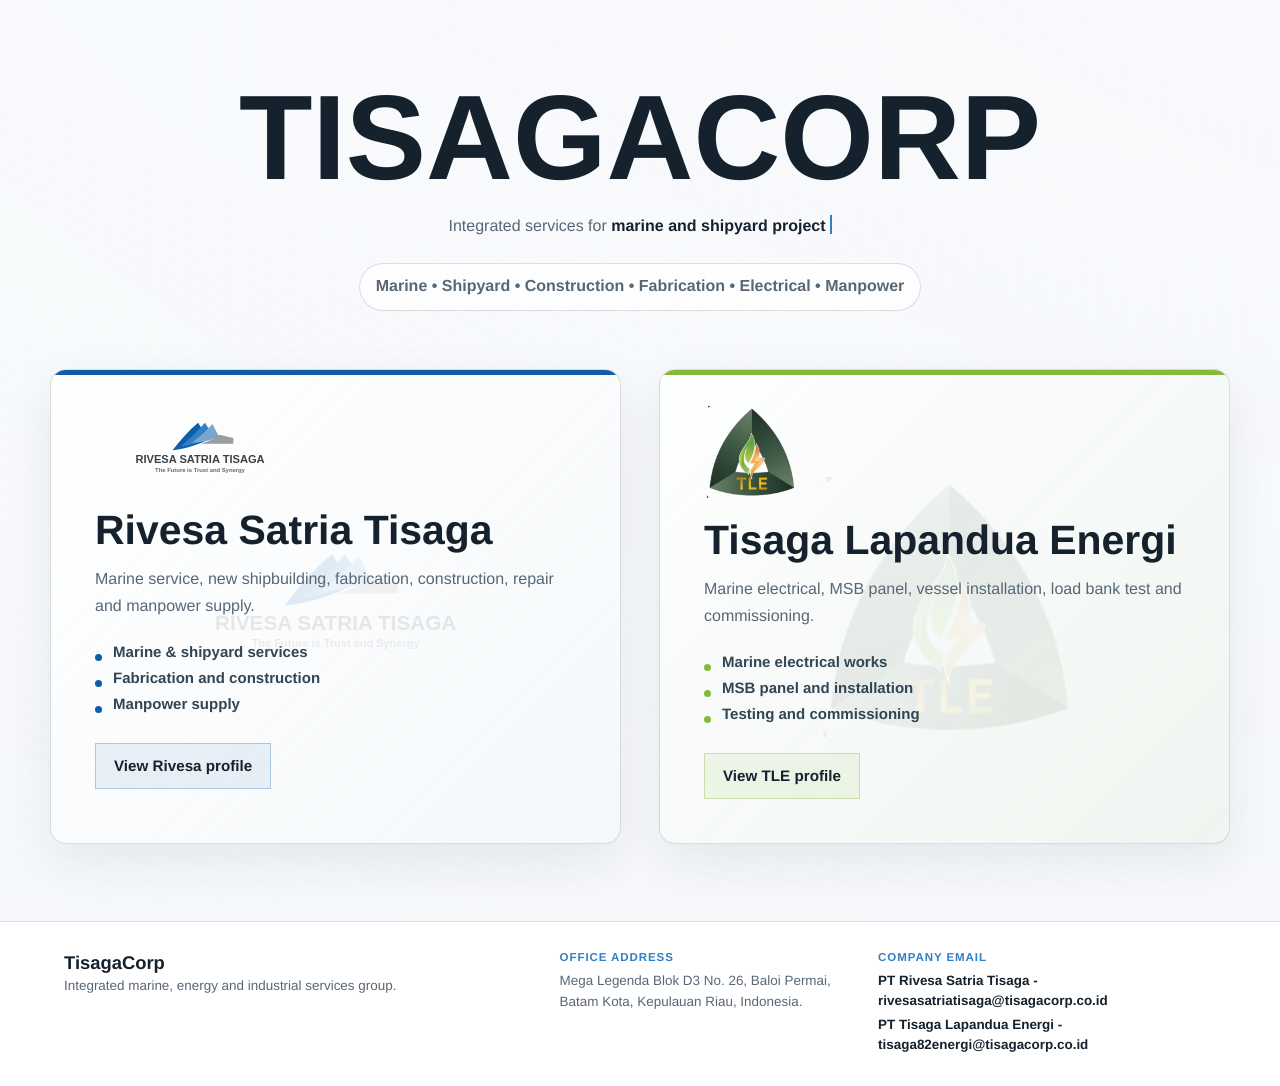
==== index.html @ b9c26fd5 "Initial Tisaga compro from VPS" ====
<!doctype html>
<html lang="en">
  <head>
    <meta charset="UTF-8" />
    <meta name="viewport" content="width=device-width, initial-scale=1.0" />
    <title>TisagaCorp | Marine, Energy & Industrial Services Group</title>
    <meta
      name="description"
      content="TisagaCorp menaungi PT Rivesa Satria Tisaga dan PT Tisaga Lapandua Energi untuk layanan marine, shipyard, fabrication, electrical, instrumentation, energy support, dan manpower supply."
    />
    <meta name="robots" content="index, follow" />
    <meta name="theme-color" content="#f4f7fa" />
    <meta property="og:type" content="website" />
    <meta property="og:site_name" content="TisagaCorp" />
    <meta property="og:title" content="TisagaCorp | Marine, Energy & Industrial Services Group" />
    <meta property="og:url" content="https://tisagacorp.co.id/" />
    <meta
      property="og:description"
      content="Gateway company profile untuk PT Rivesa Satria Tisaga dan PT Tisaga Lapandua Energi."
    />
    <meta name="twitter:card" content="summary" />
    <link rel="canonical" href="https://tisagacorp.co.id/" />
    <link rel="stylesheet" href="styles.css" />
    <script type="application/ld+json">
      {
        "@context": "https://schema.org",
        "@type": "Organization",
        "name": "TisagaCorp",
        "description": "Group company for marine, shipyard, construction, fabrication, electrical, instrumentation, energy support, and manpower supply services.",
        "address": {
          "@type": "PostalAddress",
          "streetAddress": "Mega Legenda Blok D3 No. 26, Baloi Permai",
          "addressLocality": "Batam Kota",
          "addressRegion": "Kepulauan Riau",
          "addressCountry": "ID"
        },
        "subOrganization": [
          { "@type": "Organization", "name": "PT Rivesa Satria Tisaga" },
          { "@type": "Organization", "name": "PT Tisaga Lapandua Energi" }
        ]
      }
    </script>
  </head>
  <body class="corp-page simple-corp-page" data-page="group">
    <div class="landing-background" aria-hidden="true">
      <span class="landing-bg-slide"></span>
      <span class="landing-bg-slide"></span>
      <span class="landing-bg-slide"></span>
      <span class="landing-bg-slide"></span>
    </div>

    <main>
      <section class="simple-hero">
        <div class="simple-hero-inner">
          <h1>TISAGACORP</h1>
          <p class="simple-hero-copy">
            Integrated services for
            <span
              class="typed-text"
              data-phrases="marine and shipyard projects|construction and fabrication work|electrical and instrumentation support|energy and industrial manpower"
              aria-live="polite"
            >marine and shipyard projects</span><span class="typing-caret" aria-hidden="true"></span>
          </p>
          <p class="gateway-capabilities">Marine • Shipyard • Construction • Fabrication • Electrical • Manpower</p>
        </div>
      </section>

      <section class="simple-company-section" aria-label="Company profile navigation">
        <a class="simple-company-card" href="/rivesa">
          <span class="company-accent"></span>
          <img class="company-card-logo rivesa-card-logo" src="assets/rivesa-logo.svg" alt="Rivesa Satria Tisaga logo" />
          <h2>Rivesa Satria Tisaga</h2>
          <p>Marine service, new shipbuilding, fabrication, construction, repair and manpower supply.</p>
          <ul>
            <li>Marine & shipyard services</li>
            <li>Fabrication and construction</li>
            <li>Manpower supply</li>
          </ul>
          <strong>View Rivesa profile</strong>
        </a>

        <a class="simple-company-card" href="/tle">
          <span class="company-accent"></span>
          <img class="company-card-logo tle-card-logo" src="assets/tle-logo-transparent.png" alt="Tisaga Lapandua Energi logo" />
          <h2>Tisaga Lapandua Energi</h2>
          <p>Marine electrical, MSB panel, vessel installation, load bank test and commissioning.</p>
          <ul>
            <li>Marine electrical works</li>
            <li>MSB panel and installation</li>
            <li>Testing and commissioning</li>
          </ul>
          <strong>View TLE profile</strong>
        </a>
      </section>
    </main>

    <footer class="simple-footer">
      <div>
        <strong>TisagaCorp</strong>
        <span>Integrated marine, energy and industrial services group.</span>
      </div>
      <div class="simple-footer-contact">
        <div>
          <span>Office Address</span>
          <address>
            Mega Legenda Blok D3 No. 26, Baloi Permai, Batam Kota, Kepulauan Riau, Indonesia.
          </address>
        </div>
        <div>
          <span>Company Email</span>
          <a href="mailto:rivesasatriatisaga@tisagacorp.co.id">PT Rivesa Satria Tisaga - rivesasatriatisaga@tisagacorp.co.id</a>
          <a href="mailto:tisaga82energi@tisagacorp.co.id">PT Tisaga Lapandua Energi - tisaga82energi@tisagacorp.co.id</a>
        </div>
      </div>
    </footer>

    <script>
      (() => {
        const target = document.querySelector(".typed-text");

        if (!target) {
          return;
        }

        const phrases = target.dataset.phrases.split("|").filter(Boolean);
        const reduceMotion = window.matchMedia("(prefers-reduced-motion: reduce)").matches;

        if (reduceMotion || phrases.length < 2) {
          target.textContent = phrases[0] || target.textContent;
          return;
        }

        let phraseIndex = 0;
        let letterIndex = phrases[0].length;
        let deleting = true;

        const type = () => {
          const phrase = phrases[phraseIndex];
          target.textContent = phrase.slice(0, letterIndex);

          if (!deleting && letterIndex === phrase.length) {
            deleting = true;
            window.setTimeout(type, 1600);
            return;
          }

          if (deleting && letterIndex === 0) {
            deleting = false;
            phraseIndex = (phraseIndex + 1) % phrases.length;
            window.setTimeout(type, 320);
            return;
          }

          letterIndex += deleting ? -1 : 1;
          window.setTimeout(type, deleting ? 34 : 58);
        };

        window.setTimeout(type, 1200);
      })();
    </script>
  </body>
</html>
---- styles.css ----
:root {
  --red: #d88711;
  --red-dark: #9d5f06;
  --ink: #0d1b16;
  --muted: #62706a;
  --line: #d8e0da;
  --soft: #f4f7f2;
  --white: #ffffff;
  --steel: #294737;
  --cyan: #90c040;
  --brand-green: #203d31;
  --brand-green-dark: #12251d;
  --brand-amber: #f0a51f;
  --font-display: "ABBvoiceDisplay", Orbitron, "Helvetica Neue", Helvetica, Arial, sans-serif;
  --font-sans: "ABBvoice", "Helvetica Neue", Helvetica, Arial, sans-serif;
}

body[data-page="rivesa"],
body[data-page="rivesa-organization"] {
  --red: #0f5da7;
  --red-dark: #073f73;
  --ink: #20262c;
  --muted: #66717b;
  --line: #d8dee6;
  --soft: #f4f7fa;
  --steel: #333f49;
  --cyan: #317fc5;
  --brand-green: #24313f;
  --brand-green-dark: #111821;
  --brand-amber: #0f5da7;
}

* {
  box-sizing: border-box;
}

html {
  scroll-behavior: smooth;
}

section {
  scroll-margin-top: 86px;
}

body {
  margin: 0;
  color: var(--ink);
  font-family: var(--font-sans);
  background: var(--white);
  -webkit-font-smoothing: antialiased;
  text-rendering: geometricPrecision;
}

a {
  color: inherit;
  text-decoration: none;
}

button,
input,
select,
textarea {
  font-family: var(--font-sans);
}

.site-header {
  position: fixed;
  inset: 0 0 auto;
  z-index: 20;
  display: flex;
  align-items: center;
  justify-content: space-between;
  gap: 24px;
  min-height: 72px;
  padding: 12px clamp(20px, 4vw, 64px);
  border-bottom: 1px solid rgba(255, 255, 255, 0.14);
  color: var(--white);
  transition: background 180ms ease, color 180ms ease, border-color 180ms ease;
}

.site-header.is-scrolled {
  color: var(--ink);
  background: rgba(255, 255, 255, 0.94);
  border-color: var(--line);
  backdrop-filter: blur(14px);
}

.site-header.page-header {
  color: var(--ink);
  background: rgba(255, 255, 255, 0.96);
  border-color: var(--line);
  backdrop-filter: blur(14px);
}

.brand {
  display: flex;
  align-items: center;
  gap: 12px;
  min-width: 240px;
}

.brand-logo {
  width: 54px;
  height: 54px;
  flex: 0 0 54px;
  object-fit: contain;
  filter: drop-shadow(0 1px 2px rgba(0, 0, 0, 0.28));
}

.rivesa-brand-logo {
  width: 132px;
  height: 48px;
  flex-basis: 132px;
  padding: 5px 8px;
  border-radius: 6px;
  background: rgba(255, 255, 255, 0.94);
  object-fit: contain;
}

.brand strong,
.brand small {
  display: block;
  font-family: var(--font-sans);
  line-height: 1.15;
}

.brand small {
  margin-top: 3px;
  color: currentColor;
  font-size: 0.72rem;
  opacity: 0.75;
}

.main-nav {
  display: flex;
  align-items: center;
  justify-content: center;
  gap: clamp(14px, 2vw, 30px);
  font-family: var(--font-sans);
  font-size: 0.88rem;
  font-weight: 700;
}

.main-nav a {
  opacity: 0.86;
}

.main-nav a:hover {
  opacity: 1;
  color: var(--red);
}

.main-nav a.active {
  color: var(--red);
  opacity: 1;
}

.menu-toggle {
  display: none;
  position: relative;
  width: 44px;
  height: 44px;
  align-items: center;
  justify-content: center;
  flex-direction: column;
  gap: 5px;
  padding: 0;
  border: 1px solid currentColor;
  color: currentColor;
  background: transparent;
  cursor: pointer;
}

.menu-toggle span {
  display: block;
  width: 20px;
  height: 2px;
  border-radius: 999px;
  background: currentColor;
  transform-origin: center;
  transition: transform 180ms ease, opacity 180ms ease, inset 180ms ease;
}

.site-header.menu-open .menu-toggle span:nth-child(1) {
  position: absolute;
  top: 50%;
  left: 50%;
  transform: translate(-50%, -50%) rotate(45deg);
}

.site-header.menu-open .menu-toggle span:nth-child(2) {
  opacity: 0;
}

.site-header.menu-open .menu-toggle span:nth-child(3) {
  position: absolute;
  top: 50%;
  left: 50%;
  transform: translate(-50%, -50%) rotate(-45deg);
}

.header-actions {
  display: flex;
  align-items: center;
  gap: 12px;
}

.language-toggle {
  display: inline-grid;
  grid-template-columns: 1fr 1fr;
  min-width: 78px;
  min-height: 44px;
  padding: 3px;
  border: 1px solid currentColor;
  color: currentColor;
  background: transparent;
  font: inherit;
  font-size: 0.76rem;
  font-weight: 900;
  cursor: pointer;
}

.language-toggle span {
  display: grid;
  place-items: center;
  min-width: 34px;
}

.language-toggle span.is-active {
  color: var(--white);
  background: var(--red);
}

.header-back,
.header-cta,
.button {
  display: inline-flex;
  align-items: center;
  justify-content: center;
  min-height: 44px;
  padding: 0 18px;
  font-family: var(--font-sans);
  font-weight: 800;
  border: 1px solid currentColor;
}

.header-back {
  color: currentColor;
  background: rgba(255, 255, 255, 0.08);
  border-color: rgba(255, 255, 255, 0.52);
  white-space: nowrap;
}

.header-back:hover {
  color: var(--ink);
  background: var(--white);
  border-color: var(--white);
}

.site-header.is-scrolled .header-back,
.site-header.page-header .header-back {
  color: var(--ink);
  background: var(--white);
  border-color: var(--line);
}

.site-header.is-scrolled .header-back:hover,
.site-header.page-header .header-back:hover {
  color: var(--white);
  background: var(--ink);
  border-color: var(--ink);
}

.header-cta {
  color: var(--ink);
  background: var(--brand-amber);
  border-color: var(--brand-amber);
}

.hero {
  position: relative;
  display: grid;
  align-items: end;
  min-height: 82vh;
  overflow: hidden;
  color: var(--white);
}

.group-hero {
  position: relative;
  display: grid;
  align-items: end;
  min-height: 76vh;
  overflow: hidden;
  color: var(--white);
}

.group-hero-content {
  position: relative;
  z-index: 2;
  width: min(1120px, 92vw);
  padding: 160px clamp(22px, 5vw, 72px) 110px;
}

.group-hero h1 {
  max-width: 980px;
  margin: 0;
  font-family: var(--font-display);
  font-size: clamp(2.3rem, 5vw, 5.4rem);
  line-height: 1.08;
  text-transform: uppercase;
}

.group-hero p:not(.eyebrow) {
  max-width: 760px;
  margin: 26px 0 0;
  color: rgba(255, 255, 255, 0.82);
  font-size: clamp(1rem, 1.4vw, 1.18rem);
  line-height: 1.65;
}

.hero-image,
.hero-video {
  position: absolute;
  inset: 0;
  width: 100%;
  height: 100%;
  object-fit: cover;
}

.hero-video {
  background: var(--ink);
}

.hero-overlay {
  position: absolute;
  inset: 0;
  background:
    linear-gradient(90deg, rgba(8, 19, 14, 0.94) 0%, rgba(11, 27, 21, 0.78) 42%, rgba(11, 27, 21, 0.24) 100%),
    linear-gradient(180deg, rgba(8, 19, 14, 0.28) 0%, rgba(8, 19, 14, 0.76) 100%);
}

.rivesa-hero {
  min-height: 100vh;
  min-height: 100svh;
  background:
    linear-gradient(90deg, rgba(15, 26, 38, 0.97) 0%, rgba(21, 40, 60, 0.9) 48%, rgba(34, 49, 62, 0.74) 100%),
    url("assets/hero-switchboard.png") center / cover;
}

.rivesa-hero .hero-video {
  object-position: center;
}

.rivesa-hero .hero-overlay {
  background:
    linear-gradient(90deg, rgba(13, 21, 31, 0.92) 0%, rgba(15, 35, 57, 0.76) 48%, rgba(18, 31, 44, 0.3) 100%),
    linear-gradient(180deg, rgba(13, 21, 31, 0.12) 0%, rgba(13, 21, 31, 0.84) 100%);
}

.rivesa-hero-mark {
  position: absolute;
  right: clamp(18px, 7vw, 90px);
  bottom: 112px;
  z-index: 1;
  width: min(38vw, 520px);
  aspect-ratio: 520 / 190;
  background: url("assets/rivesa-logo.svg") center / contain no-repeat;
  opacity: 0.16;
  filter: brightness(1.25) saturate(1.12);
}

.hero-content {
  position: relative;
  z-index: 2;
  width: min(1180px, 92vw);
  padding: 150px clamp(22px, 5vw, 72px) 148px;
}

body[data-page="rivesa"] .hero-content {
  padding-top: clamp(150px, 18vh, 220px);
  padding-bottom: clamp(120px, 15vh, 180px);
}

.eyebrow,
.section-kicker {
  margin: 0 0 18px;
  color: var(--red);
  font-family: var(--font-sans);
  font-size: 0.78rem;
  font-weight: 800;
  letter-spacing: 0;
  text-transform: uppercase;
}

.simple-hero .corp-kicker,
.hero .eyebrow,
.page-hero .eyebrow,
.contact-section .eyebrow,
.section-kicker {
  display: none;
}

.hero h1,
.section h2,
.contact-section h2 {
  margin: 0;
  font-weight: 700;
  line-height: 0.98;
  letter-spacing: 0;
}

.hero h1,
.page-hero h1 {
  width: fit-content;
  max-width: min(80vw, 820px);
  font-family: var(--font-display);
  font-size: clamp(1.9rem, 3.2vw, 3.9rem);
  font-weight: 800;
  line-height: 1.02;
  text-wrap: balance;
  text-transform: uppercase;
}

.section h2,
.contact-section h2 {
  font-family: var(--font-sans);
  font-size: clamp(2.25rem, 5vw, 5.4rem);
}

.hero-copy {
  max-width: 680px;
  margin: 24px 0 0;
  color: rgba(255, 255, 255, 0.82);
  font-family: var(--font-sans);
  font-size: clamp(1rem, 1.5vw, 1.24rem);
  line-height: 1.62;
}

.hero-actions {
  display: flex;
  flex-wrap: wrap;
  gap: 12px;
  margin-top: 34px;
}

.button.primary {
  color: var(--ink);
  background: var(--brand-amber);
  border-color: var(--brand-amber);
}

.button.secondary {
  color: var(--white);
  background: rgba(255, 255, 255, 0.08);
  border-color: rgba(255, 255, 255, 0.55);
}

.hero-facts {
  position: absolute;
  right: clamp(22px, 5vw, 72px);
  bottom: 0;
  z-index: 3;
  display: grid;
  grid-template-columns: repeat(3, minmax(130px, 1fr));
  width: min(640px, calc(100% - 44px));
  background: var(--white);
  color: var(--ink);
}

.hero-facts div {
  padding: 22px;
  border-right: 1px solid var(--line);
}

.hero-facts div:last-child {
  border-right: 0;
}

.hero-facts strong {
  display: block;
  font-size: 1.8rem;
  line-height: 1;
}

.hero-facts span {
  display: block;
  margin-top: 7px;
  color: var(--muted);
  font-size: 0.83rem;
  font-weight: 700;
}

.client-strip {
  display: grid;
  grid-template-columns: minmax(150px, 220px) 1fr;
  align-items: center;
  border-bottom: 1px solid var(--line);
  background: var(--soft);
}

.strip-label {
  padding: 22px clamp(22px, 4vw, 64px);
  color: var(--muted);
  font-size: 0.82rem;
  font-weight: 800;
  text-transform: uppercase;
}

.ticker {
  overflow: hidden;
  border-left: 1px solid var(--line);
}

.ticker-track {
  display: flex;
  width: max-content;
  animation: ticker 28s linear infinite;
}

.client-logo {
  display: grid;
  place-items: center;
  min-width: 230px;
  height: 68px;
  padding: 0 24px;
  border-right: 1px solid var(--line);
  color: var(--steel);
  font-family: var(--font-sans);
  font-size: 0.86rem;
  font-weight: 800;
  text-transform: uppercase;
}

@keyframes ticker {
  to {
    transform: translateX(-50%);
  }
}

.section {
  padding: clamp(72px, 10vw, 132px) clamp(22px, 5vw, 72px);
}

.page-hero {
  position: relative;
  display: grid;
  align-items: end;
  min-height: 520px;
  padding: 150px clamp(22px, 5vw, 72px) 72px;
  overflow: hidden;
  color: var(--white);
  background:
    linear-gradient(90deg, rgba(8, 19, 14, 0.94), rgba(8, 19, 14, 0.7) 48%, rgba(8, 19, 14, 0.35)),
    url("assets/hero-switchboard.png") center / cover;
}

.page-hero::after {
  position: absolute;
  inset: auto 0 0;
  height: 6px;
  background: var(--red);
  content: "";
}

.page-hero-inner {
  position: relative;
  z-index: 1;
  width: min(930px, 100%);
}

.page-hero h1 {
  margin: 0;
}

.page-hero p:not(.eyebrow) {
  max-width: 760px;
  margin: 24px 0 0;
  color: rgba(255, 255, 255, 0.8);
  font-size: clamp(1rem, 1.4vw, 1.18rem);
  line-height: 1.65;
}

.intro-grid,
.portfolio-layout {
  display: grid;
  grid-template-columns: minmax(0, 0.95fr) minmax(320px, 1fr);
  gap: clamp(36px, 6vw, 96px);
  align-items: start;
}

.intro h2,
.portfolio h2,
.section-heading h2,
.contact-section h2 {
  font-family: var(--font-sans);
  font-size: clamp(2rem, 4vw, 4.1rem);
  line-height: 1.02;
}

.intro p,
.portfolio p,
.section-heading p,
.service-card p,
.function-list p,
.timeline p,
.contact-panel p {
  font-family: var(--font-sans);
  color: var(--muted);
  line-height: 1.65;
}

.dark-band {
  color: var(--white);
  background: var(--brand-green-dark);
}

.dark-band .section-heading p,
.dark-band .service-card p,
.dark-band .service-card li {
  color: rgba(255, 255, 255, 0.72);
}

.section-heading {
  display: flex;
  align-items: end;
  justify-content: space-between;
  gap: 32px;
  margin-bottom: 42px;
}

.section-heading p {
  max-width: 440px;
  margin: 0;
}

.service-grid {
  display: grid;
  grid-template-columns: repeat(3, minmax(0, 1fr));
  gap: 1px;
  background: rgba(255, 255, 255, 0.14);
  border: 1px solid rgba(255, 255, 255, 0.16);
}

.service-card {
  min-height: 510px;
  padding: clamp(24px, 3vw, 38px);
  background: #173126;
}

.card-number {
  color: var(--red);
  font-size: 0.82rem;
  font-weight: 900;
}

.service-card h3 {
  min-height: 68px;
  margin: 18px 0 14px;
  font-family: var(--font-sans);
  font-size: clamp(1.45rem, 2vw, 2rem);
}

.service-card ul {
  display: grid;
  gap: 10px;
  margin: 24px 0 0;
  padding: 0;
  list-style: none;
}

.service-card li {
  position: relative;
  padding-left: 18px;
  font-family: var(--font-sans);
}

.service-card li::before {
  position: absolute;
  left: 0;
  top: 0.65em;
  width: 6px;
  height: 6px;
  background: var(--cyan);
  content: "";
}

body[data-page="tle"] #services .service-grid {
  gap: 18px;
  background: transparent;
  border: 0;
}

body[data-page="tle"] #services .service-card {
  position: relative;
  display: grid;
  align-content: end;
  min-height: 430px;
  padding: clamp(24px, 3vw, 36px);
  overflow: hidden;
  border: 1px solid rgba(255, 255, 255, 0.16);
  background: var(--brand-green-dark);
  transition:
    transform 720ms cubic-bezier(0.16, 1, 0.3, 1),
    border-color 620ms ease;
}

body[data-page="tle"] #services .service-card::before,
body[data-page="tle"] #services .service-card::after {
  position: absolute;
  inset: 0;
  content: "";
}

body[data-page="tle"] #services .service-card::before {
  background: url("assets/hero-switchboard.png") center / cover no-repeat;
  filter: saturate(0.9) brightness(0.78);
  transition:
    transform 1100ms cubic-bezier(0.16, 1, 0.3, 1),
    filter 860ms ease;
}

body[data-page="tle"] #services .service-card::after {
  background:
    linear-gradient(180deg, rgba(18, 37, 29, 0.18) 0%, rgba(18, 37, 29, 0.92) 92%),
    linear-gradient(90deg, rgba(18, 37, 29, 0.5), rgba(18, 37, 29, 0.16));
}

body[data-page="tle"] #services .service-card > * {
  position: relative;
  z-index: 1;
}

body[data-page="tle"] #services .service-card h3 {
  min-height: 0;
  margin: 0;
  font-size: clamp(1.75rem, 2.6vw, 2.55rem);
  line-height: 1;
  transition: transform 1300ms cubic-bezier(0.16, 1, 0.3, 1);
}

.service-card-detail {
  display: grid;
  grid-template-rows: 0fr;
  overflow: hidden;
  opacity: 0;
  transform: translateY(18px);
  transition:
    grid-template-rows 1400ms cubic-bezier(0.16, 1, 0.3, 1),
    margin-top 1080ms ease,
    opacity 900ms ease 160ms,
    transform 1250ms cubic-bezier(0.16, 1, 0.3, 1);
  will-change: grid-template-rows, opacity, transform;
}

.service-card-detail > div {
  min-height: 0;
}

body[data-page="tle"] #services .service-card p,
body[data-page="tle"] #services .service-card ul {
  margin-top: 0;
}

body[data-page="tle"] #services .service-card ul {
  margin-top: 20px;
}

body[data-page="tle"] #services .service-card:hover,
body[data-page="tle"] #services .service-card:focus-within {
  border-color: rgba(240, 165, 31, 0.74);
  transform: translateY(-4px);
}

body[data-page="tle"] #services .service-card:hover h3,
body[data-page="tle"] #services .service-card:focus-within h3 {
  transform: translateY(-6px);
}

body[data-page="tle"] #services .service-card:hover::before,
body[data-page="tle"] #services .service-card:focus-within::before {
  filter: saturate(1) brightness(0.66);
  transform: scale(1.045);
}

body[data-page="tle"] #services .service-card:hover .service-card-detail,
body[data-page="tle"] #services .service-card:focus-within .service-card-detail {
  grid-template-rows: 1fr;
  margin-top: 18px;
  opacity: 1;
  transform: translateY(0);
}

body[data-page="rivesa"] #services {
  background: #101922;
}

body[data-page="rivesa"] #services .service-grid {
  gap: 18px;
  background: transparent;
  border: 0;
}

body[data-page="rivesa"] #services .service-card {
  position: relative;
  display: grid;
  align-content: end;
  min-height: 430px;
  padding: clamp(24px, 3vw, 36px);
  overflow: hidden;
  border: 1px solid rgba(255, 255, 255, 0.16);
  background: #111821;
  transition:
    transform 720ms cubic-bezier(0.16, 1, 0.3, 1),
    border-color 620ms ease;
}

body[data-page="rivesa"] #services .service-card::before,
body[data-page="rivesa"] #services .service-card::after {
  position: absolute;
  inset: 0;
  content: "";
}

body[data-page="rivesa"] #services .service-card::before {
  background: var(--rivesa-service-bg) center / cover no-repeat;
  filter: saturate(0.85) brightness(0.72);
  transition:
    transform 1100ms cubic-bezier(0.16, 1, 0.3, 1),
    filter 860ms ease;
}

body[data-page="rivesa"] #services .service-card:nth-child(1) {
  --rivesa-service-bg: url("assets/img-layanan-rivesa/marine_n_shipbuilding.png");
}

body[data-page="rivesa"] #services .service-card:nth-child(2) {
  --rivesa-service-bg: url("assets/img-layanan-rivesa/fabrication_contructon.png");
}

body[data-page="rivesa"] #services .service-card:nth-child(3) {
  --rivesa-service-bg: url("assets/img-layanan-rivesa/manpower.png");
}

body[data-page="rivesa"] #services .service-card::after {
  background:
    linear-gradient(180deg, rgba(17, 24, 33, 0.14) 0%, rgba(17, 24, 33, 0.94) 92%),
    linear-gradient(90deg, rgba(12, 26, 42, 0.68), rgba(12, 26, 42, 0.14));
}

body[data-page="rivesa"] #services .service-card > * {
  position: relative;
  z-index: 1;
}

body[data-page="rivesa"] #services .service-card h3 {
  min-height: 0;
  margin: 0;
  font-size: clamp(1.65rem, 2.5vw, 2.45rem);
  line-height: 1;
  transition: transform 1300ms cubic-bezier(0.16, 1, 0.3, 1);
}

body[data-page="rivesa"] #services .service-card p,
body[data-page="rivesa"] #services .service-card ul {
  margin-top: 0;
}

body[data-page="rivesa"] #services .service-card ul {
  margin-top: 20px;
}

body[data-page="rivesa"] #services .service-card li::before {
  background: var(--red);
}

body[data-page="rivesa"] #services .service-card:hover,
body[data-page="rivesa"] #services .service-card:focus-within {
  border-color: rgba(49, 127, 197, 0.78);
  transform: translateY(-4px);
}

body[data-page="rivesa"] #services .service-card:hover h3,
body[data-page="rivesa"] #services .service-card:focus-within h3 {
  transform: translateY(-6px);
}

body[data-page="rivesa"] #services .service-card:hover::before,
body[data-page="rivesa"] #services .service-card:focus-within::before {
  filter: saturate(1) brightness(0.62);
  transform: scale(1.045);
}

body[data-page="rivesa"] #services .service-card:hover .service-card-detail,
body[data-page="rivesa"] #services .service-card:focus-within .service-card-detail {
  grid-template-rows: 1fr;
  margin-top: 18px;
  opacity: 1;
  transform: translateY(0);
}

.portfolio {
  background:
    linear-gradient(90deg, rgba(144, 192, 64, 0.12), transparent 38%),
    var(--white);
}

.compliance-list {
  display: flex;
  flex-wrap: wrap;
  gap: 10px;
  margin-top: 30px;
}

.compliance-list span,
.org-row.roles span {
  padding: 10px 13px;
  border: 1px solid var(--line);
  background: var(--white);
  color: var(--steel);
  font-size: 0.82rem;
  font-weight: 800;
}

.function-list {
  display: grid;
  grid-template-columns: repeat(2, minmax(0, 1fr));
  gap: 1px;
  background: var(--line);
  border: 1px solid var(--line);
}

.function-list article {
  min-height: 180px;
  padding: 28px;
  background: var(--soft);
}

.function-list h3 {
  margin: 0 0 12px;
  font-family: var(--font-sans);
  font-size: 1.15rem;
}

.split-nav-section {
  background: var(--white);
}

.group-companies {
  background: var(--white);
}

.company-gateway {
  display: grid;
  grid-template-columns: 0.95fr 1.05fr;
  gap: 1px;
  background: var(--line);
  border: 1px solid var(--line);
}

.company-panel {
  position: relative;
  display: grid;
  min-height: 430px;
  padding: clamp(28px, 4vw, 48px);
  overflow: hidden;
  color: var(--white);
  background: var(--brand-green);
}

.company-panel::before {
  position: absolute;
  inset: 0;
  background:
    linear-gradient(180deg, rgba(18, 37, 29, 0.38), rgba(18, 37, 29, 0.92)),
    url("assets/hero-switchboard.png") center / cover;
  content: "";
  opacity: 0.74;
}

.company-panel > * {
  position: relative;
  z-index: 1;
}

.rivesa-panel::before {
  filter: saturate(0.85);
}

.tle-panel::before {
  filter: saturate(1.08);
}

.company-panel span {
  color: var(--brand-amber);
  font-weight: 900;
}

.company-panel h3 {
  align-self: end;
  max-width: 620px;
  margin: 120px 0 18px;
  font-family: var(--font-sans);
  font-size: clamp(2rem, 4vw, 4rem);
  line-height: 1;
}

.company-panel p {
  max-width: 620px;
  margin: 0;
  color: rgba(255, 255, 255, 0.78);
  line-height: 1.65;
}

.company-panel strong {
  display: inline-flex;
  align-items: center;
  margin-top: 34px;
  color: var(--brand-amber);
}

.company-panel strong::after {
  width: 42px;
  height: 2px;
  margin-left: 12px;
  background: currentColor;
  content: "";
}

.group-contact {
  border-top: 1px solid rgba(255, 255, 255, 0.08);
}

.vision-mission {
  display: grid;
  grid-template-columns: 0.95fr 1.05fr;
  gap: 1px;
  background: var(--line);
  border: 1px solid var(--line);
}

.vision-mission article {
  min-height: 420px;
  padding: clamp(28px, 4vw, 48px);
  background: var(--white);
}

.vision-mission article:nth-child(2) {
  padding-top: clamp(58px, 7vw, 92px);
  background: var(--soft);
}

.vision-mission h2 {
  margin: 0;
  font-size: clamp(1.8rem, 3.4vw, 3.4rem);
  line-height: 1.04;
}

.vision-mission p {
  margin: 24px 0 0;
  color: var(--muted);
  line-height: 1.7;
}

body[data-page="rivesa"] .rivesa-vision {
  background:
    linear-gradient(180deg, #ffffff, #f6f8fb);
}

body[data-page="rivesa"] .vision-mission {
  grid-template-columns: 1fr 1fr;
  gap: clamp(30px, 6vw, 96px);
  align-items: stretch;
  background: transparent;
  border: 0;
}

body[data-page="rivesa"] .vision-mission article {
  position: relative;
  min-height: 0;
  padding: clamp(8px, 1vw, 16px) 0;
  background: transparent;
}

body[data-page="rivesa"] .vision-mission article:nth-child(2) {
  padding-top: clamp(8px, 1vw, 16px);
  padding-left: clamp(30px, 5vw, 72px);
  border-left: 1px solid var(--line);
  background: transparent;
}

body[data-page="rivesa"] .vision-large-label {
  margin: 0 0 clamp(28px, 4vw, 46px);
  color: rgba(15, 93, 167, 0.14);
  font-family: var(--font-sans);
  font-size: clamp(4.8rem, 10vw, 9.5rem);
  font-weight: 900;
  line-height: 0.78;
  letter-spacing: 0;
  text-transform: uppercase;
  overflow-wrap: anywhere;
}

html[lang="en"] body[data-page="rivesa"] .vision-large-label {
  font-size: clamp(3.6rem, 7.4vw, 7.2rem);
}

body[data-page="rivesa"] .vision-mission h2 {
  max-width: 650px;
  font-size: clamp(1.75rem, 3vw, 3.2rem);
}

body[data-page="rivesa"] .vision-mission p:not(.vision-large-label) {
  max-width: 640px;
  color: var(--steel);
  font-size: clamp(1rem, 1.25vw, 1.12rem);
}

.service-list-wide {
  display: grid;
  grid-template-columns: repeat(3, minmax(0, 1fr));
  gap: 1px;
  background: rgba(255, 255, 255, 0.14);
  border: 1px solid rgba(255, 255, 255, 0.14);
}

.service-list-wide span {
  min-height: 96px;
  padding: 24px;
  background: #173126;
  color: rgba(255, 255, 255, 0.84);
  font-weight: 800;
  text-transform: uppercase;
}

.manpower-columns {
  display: grid;
  grid-template-columns: repeat(4, minmax(0, 1fr));
  gap: 1px;
  margin-top: 42px;
  background: var(--line);
  border: 1px solid var(--line);
}

.manpower-columns article {
  min-height: 240px;
  padding: 28px;
  background: var(--white);
}

.manpower-columns article:nth-child(even) {
  background: var(--soft);
}

.manpower-columns h3 {
  margin: 0 0 16px;
  font-size: 1.12rem;
}

.manpower-columns p {
  margin: 0;
  color: var(--muted);
  line-height: 1.65;
}

.rivesa-project-list {
  display: grid;
  grid-template-columns: repeat(2, minmax(0, 1fr));
  gap: 1px;
  background: var(--line);
  border: 1px solid var(--line);
}

.rivesa-project-list article {
  display: grid;
  grid-template-columns: 52px 1fr;
  gap: 18px;
  min-height: 132px;
  padding: 24px;
  background: var(--white);
}

.rivesa-project-list span {
  color: var(--red);
  font-weight: 900;
}

.rivesa-project-list p {
  margin: 0;
  color: var(--steel);
  line-height: 1.55;
}

.rivesa-structure-preview {
  display: grid;
  place-items: center;
  text-align: center;
  background:
    linear-gradient(180deg, rgba(15, 93, 167, 0.08), transparent 70%),
    var(--white);
}

.rivesa-structure-preview .org-preview-copy {
  display: grid;
  justify-items: center;
  max-width: 780px;
}

.rivesa-structure-preview .org-preview-copy p {
  max-width: 640px;
}

.rivesa-structure-preview .section-button {
  margin-top: 28px;
}

.rivesa-clients {
  border-top: 1px solid var(--line);
  background: var(--soft);
}

.rivesa-client-marquee {
  position: relative;
  overflow: hidden;
  padding: 22px 0 10px;
}

.rivesa-client-marquee::before,
.rivesa-client-marquee::after {
  position: absolute;
  top: 0;
  bottom: 0;
  z-index: 2;
  width: min(12vw, 120px);
  pointer-events: none;
  content: "";
}

.rivesa-client-marquee::before {
  left: 0;
  background: linear-gradient(90deg, var(--soft), transparent);
}

.rivesa-client-marquee::after {
  right: 0;
  background: linear-gradient(270deg, var(--soft), transparent);
}

.rivesa-client-track {
  display: flex;
  width: max-content;
  gap: clamp(46px, 7vw, 104px);
  animation: rivesa-client-marquee 86s linear infinite;
}

.rivesa-client-marquee:hover .rivesa-client-track {
  animation-play-state: paused;
}

.rivesa-client-track article {
  display: grid;
  justify-items: center;
  align-content: start;
  width: clamp(210px, 17vw, 280px);
  min-height: 164px;
  text-align: center;
}

.rivesa-client-logo-frame {
  display: grid;
  place-items: center;
  width: clamp(152px, 13vw, 220px);
  height: clamp(92px, 8vw, 118px);
  margin-bottom: 16px;
  padding: 12px 16px;
  border: 1px solid rgba(15, 93, 167, 0.14);
  border-radius: 8px;
  background: rgba(255, 255, 255, 0.86);
  box-shadow: 0 14px 34px rgba(12, 31, 48, 0.07);
  overflow: hidden;
}

.rivesa-client-logo-frame img {
  display: block;
  width: auto;
  height: auto;
  max-width: 84%;
  max-height: clamp(58px, 5.4vw, 74px);
  object-fit: contain;
}

.rivesa-client-track strong {
  color: var(--steel);
  max-width: 92%;
  font-size: 0.92rem;
  font-weight: 800;
  line-height: 1.35;
}

@keyframes rivesa-client-marquee {
  to {
    transform: translateX(calc(-50% - clamp(23px, 3.5vw, 52px)));
  }
}

@media (prefers-reduced-motion: reduce) {
  .rivesa-client-track {
    animation: none;
  }
}

.rivesa-page-hero {
  background:
    linear-gradient(90deg, rgba(13, 21, 31, 0.9), rgba(13, 21, 31, 0.52)),
    url("assets/hero-switchboard.png") center / cover;
}

body[data-page="rivesa"] .rivesa-structure-preview {
  grid-template-columns: minmax(0, 1fr);
  justify-items: center;
  align-items: center;
  min-height: 440px;
}

body[data-page="rivesa"] .rivesa-structure-preview .org-preview-copy {
  max-width: 780px;
  margin: 0 auto;
  text-align: center;
}

body[data-page="rivesa"] .rivesa-structure-preview .section-button {
  justify-self: center;
}

.rivesa-organization-section {
  overflow: hidden;
  background:
    linear-gradient(180deg, rgba(255, 255, 255, 0.86), rgba(244, 247, 250, 0.92)),
    radial-gradient(circle at 12% 12%, rgba(15, 93, 167, 0.07), transparent 28%),
    #f6f7f6;
}

.rivesa-team-board {
  display: grid;
  gap: clamp(38px, 5vw, 68px);
  width: min(940px, 100%);
  margin: 0 auto;
}

.rivesa-team-directors {
  display: grid;
  grid-template-columns: repeat(2, minmax(220px, 1fr));
  gap: clamp(36px, 8vw, 100px);
}

.rivesa-team-grid {
  display: grid;
  grid-template-columns: repeat(2, minmax(240px, 1fr));
  gap: clamp(42px, 7vw, 86px) clamp(36px, 8vw, 96px);
}

.rivesa-team-group {
  display: grid;
  align-content: start;
  gap: 14px;
}

.rivesa-team-group h3 {
  margin: 0 0 4px;
  color: #17345e;
  font-size: clamp(1.4rem, 2.5vw, 2.15rem);
  font-weight: 500;
  line-height: 1.15;
  text-align: center;
}

.rivesa-team-card {
  display: grid;
  place-items: center;
  min-height: 62px;
  padding: 10px 18px;
  border-radius: 8px;
  color: #ffffff;
  background: linear-gradient(90deg, #5bd7d6 0%, #0071c8 100%);
  box-shadow: 0 12px 22px rgba(15, 93, 167, 0.12);
  text-align: center;
}

.rivesa-team-card h2,
.rivesa-team-card h4,
.rivesa-team-card p {
  margin: 0;
  color: inherit;
  letter-spacing: 0;
}

.rivesa-team-card h2,
.rivesa-team-card h4 {
  font-size: clamp(1rem, 1.45vw, 1.22rem);
  font-weight: 900;
  line-height: 1.08;
}

.rivesa-team-card p {
  margin-top: 4px;
  font-size: clamp(0.95rem, 1.35vw, 1.12rem);
  font-weight: 500;
  line-height: 1.2;
}

.rivesa-production-team {
  justify-self: center;
  width: min(420px, 100%);
}

.rivesa-production-card {
  place-items: start;
  min-height: 150px;
  padding: 22px 28px;
  text-align: left;
}

.rivesa-production-card ul {
  margin: 0;
  padding-left: 18px;
}

.rivesa-production-card li {
  color: #ffffff;
  font-size: clamp(0.95rem, 1.45vw, 1.16rem);
  line-height: 1.28;
}

.rivesa-about {
  background:
    linear-gradient(90deg, rgba(15, 93, 167, 0.07), transparent 38%),
    var(--white);
}

.rivesa-about .intro-grid {
  align-items: center;
}

.rivesa-about-title {
  position: relative;
  padding: clamp(26px, 4vw, 46px) 0 clamp(20px, 3vw, 34px) clamp(22px, 3vw, 34px);
}

.rivesa-about-title::before {
  position: absolute;
  top: clamp(26px, 4vw, 46px);
  bottom: clamp(20px, 3vw, 34px);
  left: 0;
  width: 5px;
  background: var(--red);
  content: "";
}

.rivesa-about-title img {
  width: min(250px, 62vw);
  margin-bottom: clamp(28px, 4vw, 42px);
}

.rivesa-about-title h2 {
  max-width: 720px;
  font-size: clamp(2.15rem, 4.6vw, 4.8rem);
  line-height: 0.98;
}

.rivesa-about-copy {
  padding: clamp(24px, 3vw, 34px);
  border: 1px solid var(--line);
  border-radius: 12px;
  background: rgba(255, 255, 255, 0.82);
  box-shadow: 0 22px 55px rgba(15, 38, 64, 0.07);
}

.rivesa-about-copy p {
  margin: 0;
  color: var(--steel);
  font-size: clamp(1rem, 1.25vw, 1.12rem);
}

.rivesa-about-copy p + p {
  margin-top: 18px;
}

.rivesa-about-highlight {
  color: var(--red);
  font-weight: 800;
}

.product-preview {
  background:
    linear-gradient(90deg, rgba(144, 192, 64, 0.1), transparent 44%),
    var(--white);
}

.product-preview-grid {
  display: grid;
  grid-template-columns: minmax(0, 1.05fr) minmax(280px, 420px);
  gap: clamp(34px, 7vw, 110px);
  align-items: end;
}

.product-preview h2,
.org-preview h2,
.experience-heading h2 {
  margin: 0;
  font-family: var(--font-sans);
  font-size: clamp(2rem, 4vw, 4.1rem);
  line-height: 1.02;
}

.product-preview p,
.org-preview p,
.experience-heading p,
.product-note p,
.work-process p,
.org-mini span {
  color: var(--muted);
  line-height: 1.65;
}

.product-preview > * p,
.org-preview-copy p {
  max-width: 720px;
  margin: 24px 0 0;
}

.text-link {
  display: inline-flex;
  align-items: center;
  margin-top: 28px;
  color: var(--red);
  font-weight: 800;
}

.text-link::after {
  width: 42px;
  height: 2px;
  margin-left: 12px;
  background: currentColor;
  content: "";
}

.section-button {
  margin-top: 28px;
}

.product-note {
  padding: 34px;
  border-left: 5px solid var(--red);
  background: var(--brand-green);
  color: var(--white);
}

.product-note span {
  display: block;
  margin-bottom: 28px;
  color: var(--brand-amber);
  font-family: var(--font-display);
  font-size: clamp(2.4rem, 6vw, 5.4rem);
  line-height: 0.85;
}

.product-note p {
  margin: 0;
  color: rgba(255, 255, 255, 0.78);
}

.process-section {
  background: #fbfcfa;
  border-top: 1px solid var(--line);
}

.work-process-wrap {
  position: relative;
  max-width: 1180px;
  margin: 58px auto 0;
}

.work-process-line {
  position: absolute;
  inset: 0;
  z-index: 0;
  width: 100%;
  height: 100%;
  overflow: visible;
  pointer-events: none;
}

.work-process-path {
  fill: none;
  stroke: var(--ink);
  stroke-width: 3;
  stroke-linecap: round;
  stroke-linejoin: round;
}

.work-process {
  position: relative;
  z-index: 1;
  display: grid;
  gap: 34px;
  counter-reset: process-step;
  margin: 0;
  padding: 0;
  list-style: none;
}

.work-process li {
  --step-color: var(--red);
  position: relative;
  display: grid;
  grid-template-columns: minmax(170px, 0.42fr) minmax(260px, 1fr);
  align-items: center;
  gap: 28px;
  width: min(860px, calc(100% - 116px));
  min-height: 0;
  padding: 28px 44px 28px 118px;
  border-radius: 999px;
  background: var(--white);
  box-shadow: 0 18px 45px rgba(13, 27, 22, 0.08);
  counter-increment: process-step;
}

.work-process li:nth-child(1) {
  --step-color: var(--red);
}

.work-process li:nth-child(2) {
  --step-color: var(--brand-amber);
  justify-self: end;
  padding-right: 118px;
  padding-left: 44px;
}

.work-process li:nth-child(3) {
  --step-color: var(--cyan);
}

.work-process li:nth-child(4) {
  --step-color: #317fc5;
  justify-self: end;
  padding-right: 118px;
  padding-left: 44px;
}

.work-process li::before {
  position: absolute;
  top: 50%;
  left: -2px;
  z-index: 2;
  display: grid;
  place-items: center;
  width: 84px;
  height: 84px;
  border: 5px solid #fbfcfa;
  border-radius: 999px;
  color: var(--white);
  background: var(--step-color);
  box-shadow:
    0 0 0 4px color-mix(in srgb, var(--step-color) 28%, transparent),
    0 14px 30px rgba(13, 27, 22, 0.14);
  content: counter(process-step, decimal-leading-zero);
  font-size: 1.45rem;
  font-weight: 900;
  transform: translateY(-50%);
}

.work-process li::after {
  display: none;
}

.work-process li:nth-child(even)::before {
  right: -2px;
  left: auto;
}

.work-process strong {
  position: relative;
  color: var(--ink);
  font-size: clamp(1.1rem, 1.6vw, 1.45rem);
  line-height: 1.2;
}

.work-process p {
  margin: 0;
}

.page-card-grid {
  display: grid;
  grid-template-columns: repeat(2, minmax(0, 1fr));
  gap: 1px;
  background: var(--line);
  border: 1px solid var(--line);
}

.page-card {
  display: grid;
  min-height: 260px;
  padding: clamp(28px, 4vw, 46px);
  background: var(--soft);
  transition: background 160ms ease, color 160ms ease;
}

.page-card:hover {
  color: var(--white);
  background: var(--brand-green);
}

.page-card span {
  color: var(--red);
  font-weight: 900;
}

.page-card:hover span,
.page-card:hover p {
  color: rgba(255, 255, 255, 0.82);
}

.page-card h3 {
  align-self: end;
  margin: 52px 0 12px;
  font-family: var(--font-sans);
  font-size: clamp(1.55rem, 3vw, 2.45rem);
}

.page-card p {
  max-width: 480px;
  margin: 0;
  font-family: var(--font-sans);
  color: var(--muted);
  line-height: 1.6;
}

.scope-grid {
  display: grid;
  grid-template-columns: repeat(3, minmax(0, 1fr));
  gap: 1px;
  background: rgba(255, 255, 255, 0.14);
  border: 1px solid rgba(255, 255, 255, 0.16);
}

.scope-grid .service-card {
  min-height: 300px;
}

.loadbank-grid {
  display: grid;
  grid-template-columns: minmax(0, 0.9fr) minmax(320px, 1fr);
  gap: clamp(36px, 6vw, 90px);
  align-items: start;
}

.loadbank-grid h2 {
  font-family: var(--font-sans);
  font-size: clamp(2rem, 4vw, 4rem);
  line-height: 1.02;
}

.loadbank-grid p {
  font-family: var(--font-sans);
  color: var(--muted);
  line-height: 1.7;
}

.process-list {
  display: grid;
  gap: 1px;
  margin: 0;
  padding: 0;
  list-style: none;
  counter-reset: process;
  border: 1px solid var(--line);
  background: var(--line);
}

.process-list li {
  position: relative;
  min-height: 92px;
  padding: 24px 24px 24px 76px;
  background: var(--soft);
  color: var(--steel);
  font-family: var(--font-sans);
  font-weight: 700;
  line-height: 1.55;
  counter-increment: process;
}

.process-list li::before {
  position: absolute;
  left: 24px;
  top: 24px;
  color: var(--red);
  font-weight: 900;
  content: counter(process, decimal-leading-zero);
}

.experience {
  border-top: 1px solid var(--line);
  background: var(--soft);
}

.experience-heading {
  display: grid;
  grid-template-columns: minmax(0, 0.9fr) minmax(280px, 420px);
  gap: clamp(28px, 6vw, 90px);
  align-items: end;
  margin-bottom: 42px;
}

.experience-heading p {
  margin: 0;
}

.timeline {
  display: grid;
  grid-template-columns: repeat(4, minmax(0, 1fr));
  gap: 1px;
  background: var(--line);
  border: 1px solid var(--line);
}

.timeline article {
  min-height: 230px;
  padding: 28px;
  background: var(--white);
}

.timeline span {
  color: var(--red);
  font-weight: 900;
}

.timeline h3 {
  margin: 22px 0 12px;
  font-family: var(--font-sans);
  font-size: 1.2rem;
}

.client-project-grid {
  display: grid;
  grid-template-columns: repeat(2, minmax(0, 1fr));
  gap: clamp(18px, 3vw, 28px);
}

.client-project-card {
  display: grid;
  align-content: start;
  min-height: 270px;
  padding: clamp(24px, 3.5vw, 36px);
  border: 1px solid var(--line);
  border-radius: 10px;
  background: var(--white);
  box-shadow: 0 18px 45px rgba(13, 27, 22, 0.06);
}

.client-project-head {
  display: grid;
  grid-template-columns: 132px minmax(0, 1fr);
  gap: 24px;
  align-items: center;
  padding-bottom: 24px;
  border-bottom: 1px solid var(--line);
}

.client-project-head img {
  width: 132px;
  height: 74px;
  padding: 10px;
  object-fit: contain;
  border: 1px solid var(--line);
  border-radius: 8px;
  background: var(--white);
}

.client-project-head span {
  display: block;
  margin-bottom: 8px;
  color: var(--brand-amber);
  font-size: 0.72rem;
  font-weight: 900;
  letter-spacing: 0.08em;
  text-transform: uppercase;
}

.client-project-head h3 {
  margin: 0;
  font-family: var(--font-sans);
  font-size: clamp(1.25rem, 2vw, 1.75rem);
  line-height: 1.15;
}

.client-project-card ul {
  display: grid;
  gap: 12px;
  margin: 24px 0 0;
  padding: 0;
  list-style: none;
}

.client-project-card li {
  position: relative;
  padding-left: 22px;
  color: var(--muted);
  line-height: 1.6;
}

.client-project-card li::before {
  position: absolute;
  top: 0.72em;
  left: 0;
  width: 7px;
  height: 7px;
  border-radius: 999px;
  background: var(--brand-amber);
  content: "";
  transform: translateY(-50%);
}

.organization {
  background: var(--white);
}

.org-preview {
  display: grid;
  grid-template-columns: minmax(0, 0.9fr) minmax(340px, 1fr);
  gap: clamp(34px, 7vw, 110px);
  align-items: center;
  background: var(--white);
}

.org-mini {
  display: grid;
  grid-template-columns: repeat(2, minmax(0, 1fr));
  gap: 1px;
  background: var(--line);
  border: 1px solid var(--line);
}

.org-mini div {
  min-height: 150px;
  padding: 24px;
  background: var(--soft);
}

.org-mini div:first-child {
  grid-column: 1 / -1;
  min-height: 120px;
  border-top: 4px solid var(--red);
  background: var(--brand-green);
  color: var(--white);
}

.org-mini strong,
.org-mini span {
  display: block;
}

.org-mini strong {
  text-transform: uppercase;
}

.org-mini span {
  margin-top: 8px;
}

.org-mini div:first-child span {
  color: rgba(255, 255, 255, 0.74);
}

.org-chart {
  display: grid;
  gap: 18px;
}

.org-node {
  padding: 18px;
  border-left: 4px solid var(--red);
  background: var(--soft);
}

.org-node strong,
.org-node span {
  display: block;
}

.org-node strong {
  font-family: var(--font-sans);
  text-transform: uppercase;
}

.org-node span {
  margin-top: 6px;
  color: var(--muted);
  font-weight: 800;
}

.org-node.top {
  width: min(360px, 100%);
  margin: 0 auto;
  text-align: center;
  border-left: 0;
  border-top: 4px solid var(--red);
}

.org-row.managers {
  display: grid;
  grid-template-columns: repeat(4, minmax(0, 1fr));
  gap: 14px;
}

.org-row.roles {
  display: flex;
  flex-wrap: wrap;
  justify-content: center;
  gap: 10px;
  padding: 28px;
  border: 1px solid var(--line);
  background: #fbfcfd;
}

.org-chart-page {
  gap: 24px;
}

.role-group {
  display: grid;
  gap: 14px;
}

.role-group h3 {
  margin: 0;
  color: var(--steel);
  font-family: var(--font-sans);
  font-size: 1rem;
  text-align: center;
  text-transform: uppercase;
}

.contact-section {
  display: grid;
  grid-template-columns: minmax(0, 1fr) minmax(320px, 520px);
  gap: clamp(32px, 6vw, 82px);
  padding: clamp(72px, 10vw, 128px) clamp(22px, 5vw, 72px);
  color: var(--white);
  background: var(--brand-green-dark);
}

.contact-panel {
  display: grid;
  gap: 16px;
  align-self: start;
  padding: 30px;
  border-top: 4px solid var(--red);
  background: rgba(255, 255, 255, 0.07);
}

.contact-panel a {
  font-size: clamp(1.05rem, 1.7vw, 1.35rem);
  font-weight: 800;
}

.contact-panel p {
  margin: 8px 0 0;
  color: rgba(255, 255, 255, 0.72);
}

.contact-copy {
  max-width: 720px;
  margin: 24px 0 0;
  color: rgba(255, 255, 255, 0.76);
  line-height: 1.65;
}

.contact-panel .whatsapp-button {
  width: fit-content;
  margin-bottom: 8px;
  color: var(--ink);
  font-size: 0.95rem;
}

body[data-page="rivesa"] .contact-panel .whatsapp-button {
  color: var(--white);
}

footer {
  display: flex;
  justify-content: space-between;
  gap: 20px;
  padding: 24px clamp(22px, 5vw, 72px);
  color: var(--muted);
  border-top: 1px solid rgba(255, 255, 255, 0.1);
  background: var(--brand-green-dark);
  font-size: 0.84rem;
}

@media (max-width: 980px) {
  .site-header {
    position: sticky;
    flex-wrap: wrap;
    color: var(--ink);
    background: var(--white);
    border-color: var(--line);
    box-shadow: 0 10px 30px rgba(12, 31, 48, 0.06);
  }

  .menu-toggle {
    display: inline-flex;
    margin-left: auto;
  }

  .main-nav {
    display: none;
  }

  .header-actions {
    display: none;
  }

  .site-header.menu-open {
    align-items: flex-start;
  }

  .site-header.menu-open .main-nav {
    order: 4;
    display: grid;
    flex: 0 0 100%;
    grid-template-columns: 1fr;
    gap: 0;
    padding-top: 10px;
    border-top: 1px solid var(--line);
  }

  .site-header.menu-open .main-nav a {
    padding: 13px 0;
    border-bottom: 1px solid rgba(216, 222, 230, 0.72);
  }

  .site-header.menu-open .header-actions {
    order: 5;
    display: grid;
    flex: 0 0 100%;
    grid-template-columns: minmax(0, 0.7fr) minmax(0, 1.2fr) minmax(0, 0.8fr);
    gap: 10px;
    width: 100%;
    margin-left: 0;
    padding-top: 12px;
  }

  .brand {
    min-width: 0;
  }

  .hero {
    min-height: 700px;
  }

  .hero-content {
    padding-top: 92px;
    padding-bottom: 230px;
  }

  .rivesa-hero-mark {
    right: 22px;
    bottom: 170px;
    width: min(70vw, 360px);
    opacity: 0.12;
  }

  .hero-facts,
  .client-strip,
  .intro-grid,
  .portfolio-layout,
  .product-preview-grid,
  .company-gateway,
  .vision-mission,
  .section-heading,
  .experience-heading,
  .org-preview,
  .contact-section,
  .loadbank-grid {
    grid-template-columns: 1fr;
  }

  .service-grid,
  .scope-grid,
  .page-card-grid,
  .client-project-grid,
  .service-list-wide,
  .manpower-columns,
  .work-process,
  .timeline,
  .org-row.managers {
    grid-template-columns: repeat(2, minmax(0, 1fr));
  }
}

@media (max-width: 640px) {
  .site-header {
    gap: 12px;
    min-height: 66px;
  }

  .brand strong {
    font-size: 0.86rem;
  }

  .brand-logo {
    width: 46px;
    height: 46px;
    flex-basis: 46px;
  }

  .rivesa-brand-logo {
    width: 108px;
    height: 40px;
    flex-basis: 108px;
    padding: 4px 7px;
  }

  .brand small,
  .header-cta {
    display: none;
  }

  .header-actions {
    margin-left: auto;
  }

  .header-back {
    min-height: 40px;
    padding: 0 12px;
    font-size: 0.76rem;
  }

  .language-toggle {
    min-width: 70px;
    min-height: 40px;
  }

  .site-header.menu-open .header-actions {
    grid-template-columns: 1fr;
  }

  .site-header.menu-open .header-cta {
    display: inline-flex;
  }

  .site-header.menu-open .language-toggle,
  .site-header.menu-open .header-back,
  .site-header.menu-open .header-cta {
    width: 100%;
  }

  .hero {
    min-height: 690px;
  }

  .hero-content {
    width: 100%;
    padding-bottom: 270px;
  }

  .hero h1 {
    width: auto;
    max-width: 100%;
    font-size: clamp(1.72rem, 7vw, 2.02rem);
    line-height: 1.08;
  }

  .page-hero h1 {
    width: auto;
    max-width: 100%;
    font-size: clamp(1.62rem, 6.6vw, 1.82rem);
    line-height: 1.12;
  }

  .hero-facts,
  .service-grid,
  .scope-grid,
  .page-card-grid,
  .client-project-grid,
  .service-list-wide,
  .manpower-columns,
  .rivesa-project-list,
  .work-process,
  .function-list,
  .timeline,
  .org-mini,
  .org-row.managers {
    grid-template-columns: 1fr;
  }

  .group-hero {
    min-height: 620px;
  }

  .group-hero-content {
    padding-top: 118px;
    padding-bottom: 80px;
  }

  .group-hero h1 {
    font-size: 2rem;
  }

  .company-panel,
  .vision-mission article,
  .manpower-columns article {
    min-height: auto;
  }

  .company-panel h3 {
    margin-top: 78px;
  }

  .work-process li,
  .work-process li:nth-child(even) {
    min-height: auto;
    padding: 0 0 30px 36px;
    border-right: 0;
    border-bottom: 0;
  }

  .work-process li:nth-child(even) {
    margin-top: 0;
  }

  .work-process-wrap {
    margin-top: 42px;
  }

  .work-process li,
  .work-process li:nth-child(even) {
    justify-self: stretch;
    grid-template-columns: 1fr;
    width: 100%;
    padding: 76px 24px 24px;
    border-radius: 24px;
  }

  .work-process li::before,
  .work-process li:nth-child(even)::before {
    top: 0;
    right: auto;
    left: 24px;
    width: 62px;
    height: 62px;
    transform: translateY(-26%);
  }

  .work-process li::after,
  .work-process li:nth-child(even)::after {
    display: none;
  }

  .work-process-line {
    display: none;
  }

  .page-hero {
    min-height: 470px;
    padding-top: 118px;
  }

  .hero-facts {
    right: 22px;
  }

  .hero-facts div {
    padding: 16px;
    border-right: 0;
    border-bottom: 1px solid var(--line);
  }

  .client-strip {
    display: block;
  }

  .strip-label {
    padding-bottom: 10px;
  }

  .ticker {
    border-left: 0;
  }

  .section {
    padding-top: 64px;
    padding-bottom: 64px;
  }

  .service-card {
    min-height: auto;
  }

  .service-card h3 {
    min-height: 0;
  }

  .client-project-head {
    grid-template-columns: 1fr;
    gap: 18px;
  }

  .client-project-head img {
    width: min(170px, 100%);
  }

  body[data-page="tle"] #services .service-card {
    min-height: 360px;
  }

  body[data-page="tle"] #services .service-card .service-card-detail {
    grid-template-rows: 1fr;
    margin-top: 18px;
    opacity: 1;
    transform: none;
  }

  body[data-page="rivesa"] #services .service-card {
    min-height: 360px;
  }

  body[data-page="rivesa"] #services .service-card .service-card-detail {
    grid-template-rows: 1fr;
    margin-top: 18px;
    opacity: 1;
    transform: none;
  }

  .contact-panel {
    padding: 22px;
  }

  footer {
    display: grid;
  }
}

/* TisagaCorp gateway landing */
.corp-page {
  --corp-bg: #0c1218;
  --corp-panel: #111b24;
  --corp-panel-soft: #15212c;
  --corp-text: #f6f8fa;
  --corp-muted: #a9b5c0;
  --corp-line: rgba(255, 255, 255, 0.12);
  --corp-cyan: #42c7dc;
  --corp-blue: #4f9bd8;
  min-height: 100vh;
  color: var(--corp-text);
  background: var(--corp-bg);
}

.corp-page a {
  color: inherit;
}

.corp-navbar {
  position: sticky;
  top: 0;
  z-index: 30;
  display: flex;
  align-items: center;
  justify-content: space-between;
  gap: 24px;
  min-height: 72px;
  padding: 14px clamp(20px, 5vw, 72px);
  border-bottom: 1px solid var(--corp-line);
  background: rgba(12, 18, 24, 0.92);
  backdrop-filter: blur(14px);
}

.corp-brand {
  display: inline-flex;
  align-items: center;
  gap: 12px;
  font-weight: 800;
}

.corp-brand-mark {
  display: grid;
  place-items: center;
  width: 42px;
  height: 42px;
  border: 1px solid rgba(66, 199, 220, 0.44);
  color: var(--corp-cyan);
  font-size: 0.76rem;
}

.corp-nav-links {
  display: flex;
  align-items: center;
  gap: clamp(18px, 3vw, 36px);
  color: var(--corp-muted);
  font-size: 0.94rem;
  font-weight: 700;
}

.corp-nav-links a:hover {
  color: var(--corp-text);
}

.corp-menu-toggle,
.corp-menu-button {
  display: none;
}

.corp-hero {
  position: relative;
  min-height: 620px;
  overflow: hidden;
  border-bottom: 1px solid var(--corp-line);
  background:
    linear-gradient(90deg, rgba(12, 18, 24, 0.98), rgba(12, 18, 24, 0.82) 48%, rgba(12, 18, 24, 0.58)),
    url("assets/hero-switchboard.png") center / cover;
}

.corp-hero-pattern {
  position: absolute;
  inset: 0;
  background-image:
    linear-gradient(rgba(255, 255, 255, 0.045) 1px, transparent 1px),
    linear-gradient(90deg, rgba(255, 255, 255, 0.035) 1px, transparent 1px);
  background-size: 72px 72px;
  mask-image: linear-gradient(90deg, black, transparent 78%);
  opacity: 0.45;
}

.corp-hero-inner {
  position: relative;
  z-index: 1;
  width: min(1040px, 92vw);
  padding: clamp(110px, 16vw, 170px) clamp(20px, 5vw, 72px) clamp(72px, 10vw, 112px);
}

.corp-kicker {
  margin: 0 0 18px;
  color: var(--corp-cyan);
  font-size: 0.76rem;
  font-weight: 900;
  letter-spacing: 0.08em;
  text-transform: uppercase;
}

.corp-hero h1 {
  max-width: 940px;
  margin: 0;
  font-size: clamp(2.4rem, 5.4vw, 5.9rem);
  line-height: 0.98;
}

.corp-hero p:not(.corp-kicker) {
  max-width: 720px;
  margin: 26px 0 0;
  color: var(--corp-muted);
  font-size: clamp(1rem, 1.35vw, 1.18rem);
  line-height: 1.65;
}

.corp-primary-button,
.corp-company-card a {
  display: inline-flex;
  align-items: center;
  justify-content: center;
  min-height: 46px;
  padding: 0 18px;
  border: 1px solid rgba(66, 199, 220, 0.55);
  color: var(--corp-text);
  font-weight: 800;
}

.corp-primary-button {
  margin-top: 36px;
  background: rgba(66, 199, 220, 0.12);
}

.corp-primary-button:hover,
.corp-company-card a:hover {
  border-color: var(--corp-cyan);
  background: rgba(66, 199, 220, 0.18);
}

.corp-section {
  padding: clamp(70px, 10vw, 120px) clamp(20px, 5vw, 72px);
}

.corp-section-heading {
  display: grid;
  grid-template-columns: minmax(0, 0.95fr) minmax(280px, 430px);
  gap: clamp(28px, 6vw, 90px);
  align-items: end;
  margin-bottom: 42px;
}

.corp-section-heading.compact {
  display: block;
  max-width: 780px;
}

.corp-section-heading h2 {
  margin: 0;
  color: var(--corp-text);
  font-size: clamp(2rem, 4vw, 4.1rem);
  line-height: 1.03;
}

.corp-section-heading p:not(.corp-kicker) {
  margin: 0;
  color: var(--corp-muted);
  line-height: 1.7;
}

.corp-company-grid {
  display: grid;
  grid-template-columns: 1fr 1fr;
  gap: 1px;
  border: 1px solid var(--corp-line);
  background: var(--corp-line);
}

.corp-company-card {
  display: grid;
  align-content: space-between;
  min-height: 430px;
  padding: clamp(28px, 4vw, 46px);
  background: var(--corp-panel);
}

.corp-company-card-alt {
  background: var(--corp-panel-soft);
}

.corp-card-number {
  display: block;
  margin-bottom: 78px;
  color: var(--corp-cyan);
  font-weight: 900;
}

.corp-company-card h3 {
  max-width: 620px;
  margin: 0;
  font-size: clamp(1.8rem, 3vw, 3.35rem);
  line-height: 1;
}

.corp-card-subtitle {
  margin: 14px 0 0;
  color: var(--corp-cyan);
  font-weight: 800;
}

.corp-company-card > p {
  max-width: 620px;
  margin: 28px 0 0;
  color: var(--corp-muted);
  line-height: 1.68;
}

.corp-company-card a {
  justify-self: start;
  margin-top: 34px;
}

.corp-capabilities {
  border-top: 1px solid var(--corp-line);
  background: #0f171f;
}

.corp-capability-grid {
  display: grid;
  grid-template-columns: repeat(3, minmax(0, 1fr));
  gap: 1px;
  margin-top: 34px;
  border: 1px solid var(--corp-line);
  background: var(--corp-line);
}

.corp-capability-grid span {
  min-height: 92px;
  padding: 24px;
  background: rgba(255, 255, 255, 0.035);
  color: var(--corp-text);
  font-weight: 800;
}

.corp-footer {
  display: grid;
  grid-template-columns: minmax(0, 0.9fr) minmax(260px, 0.85fr);
  gap: clamp(30px, 6vw, 90px);
  padding: clamp(58px, 8vw, 92px) clamp(20px, 5vw, 72px);
  border-top: 1px solid var(--corp-line);
  color: var(--corp-muted);
  background: #090e13;
}

.corp-footer h2 {
  margin: 0;
  color: var(--corp-text);
  font-size: clamp(1.8rem, 3vw, 3rem);
}

.corp-footer p,
.corp-footer address {
  margin: 12px 0 0;
  font-style: normal;
  line-height: 1.65;
}

.corp-footer-grid {
  grid-column: 1 / -1;
  display: grid;
  grid-template-columns: repeat(4, minmax(0, 1fr));
  gap: 1px;
  border: 1px solid var(--corp-line);
  background: var(--corp-line);
}

.corp-footer-grid p {
  display: grid;
  gap: 8px;
  margin: 0;
  padding: 20px;
  background: rgba(255, 255, 255, 0.035);
}

.corp-footer-grid strong {
  color: var(--corp-text);
}

.corp-footer-grid a {
  color: var(--corp-muted);
  word-break: break-word;
}

.corp-footer small {
  grid-column: 1 / -1;
  color: rgba(169, 181, 192, 0.7);
}

.simple-corp-page {
  --corp-bg: #f6f8fb;
  --corp-panel: #ffffff;
  --corp-panel-soft: #eef4f8;
  --corp-text: #15212c;
  --corp-muted: #586776;
  --corp-line: rgba(21, 33, 44, 0.14);
  --corp-cyan: #0f5da7;
  --corp-blue: #317fc5;
  position: relative;
  display: grid;
  min-height: 100vh;
  overflow-x: hidden;
  background:
    linear-gradient(180deg, rgba(249, 251, 252, 0.74), rgba(246, 248, 251, 0.98)),
    linear-gradient(90deg, rgba(21, 33, 44, 0.06), rgba(255, 255, 255, 0.3)),
    #f6f8fb;
}

.simple-corp-page::before {
  position: fixed;
  inset: 0;
  z-index: 1;
  pointer-events: none;
  background:
    linear-gradient(180deg, rgba(255, 255, 255, 0.24), rgba(246, 248, 251, 0.76)),
    linear-gradient(90deg, rgba(246, 248, 251, 0.62), rgba(246, 248, 251, 0.24));
  content: "";
}

.landing-background,
.landing-bg-slide {
  position: fixed;
  inset: 0;
  pointer-events: none;
}

.landing-background {
  z-index: 0;
  overflow: hidden;
  background: #f6f8fb;
}

.landing-bg-slide {
  width: 100%;
  height: 100%;
  opacity: 0;
  filter: saturate(0.98) brightness(0.92) contrast(1.08);
  animation: landing-bg-fade 24s ease-in-out infinite;
  overflow: hidden;
}

.landing-bg-slide::before,
.landing-bg-slide::after {
  position: absolute;
  inset: 0;
  background-image: var(--landing-image);
  background-position: center;
  content: "";
}

.landing-bg-slide::before {
  background-size: cover;
  filter: blur(18px) saturate(0.92);
  opacity: 0.44;
  transform: scale(1.08);
}

.landing-bg-slide::after {
  background-repeat: no-repeat;
  background-size: cover;
  opacity: 0.64;
}

.landing-bg-slide:nth-child(1) {
  --landing-image: url("assets/img-landingpage/image-1.png");
  animation-delay: -1.5s;
}

.landing-bg-slide:nth-child(2) {
  --landing-image: url("assets/img-landingpage/image-2.png");
  animation-delay: 4.5s;
}

.landing-bg-slide:nth-child(3) {
  --landing-image: url("assets/img-landingpage/image-3.png");
  animation-delay: 10.5s;
}

.landing-bg-slide:nth-child(4) {
  --landing-image: url("assets/img-landingpage/image-4.png");
  animation-delay: 16.5s;
}

@keyframes landing-bg-fade {
  0%,
  100% {
    opacity: 0;
  }

  8%,
  25% {
    opacity: 0.84;
  }

  33% {
    opacity: 0;
  }
}

@media (prefers-reduced-motion: reduce) {
  .landing-bg-slide {
    animation: none;
  }

  .landing-bg-slide:first-child {
    opacity: 0.78;
  }
}

.simple-corp-page main {
  position: relative;
  z-index: 2;
  display: grid;
  align-content: center;
  width: min(1180px, calc(100% - 40px));
  margin: 0 auto;
  padding: clamp(58px, 7vw, 86px) 0 clamp(48px, 6vw, 78px);
}

.simple-hero {
  width: 100%;
  max-width: none;
  margin-right: auto;
  margin-bottom: clamp(34px, 5vw, 58px);
  margin-left: auto;
  text-align: center;
}

.simple-hero-inner {
  display: grid;
  justify-items: center;
}

.simple-hero .corp-kicker {
  margin-bottom: 16px;
  color: var(--corp-blue);
}

.simple-hero h1 {
  width: 100%;
  margin: 0;
  color: var(--corp-text);
  font-size: clamp(3.45rem, 9.4vw, 9.25rem);
  font-weight: 900;
  line-height: 0.88;
  letter-spacing: 0;
  text-transform: uppercase;
}

.simple-hero p:not(.corp-kicker) {
  max-width: 720px;
  margin: 22px auto 0;
  color: var(--corp-muted);
  font-size: clamp(0.95rem, 1.25vw, 1.08rem);
  line-height: 1.65;
}

.simple-hero-copy {
  min-height: 1.7em;
}

.gateway-capabilities {
  display: inline-flex;
  justify-content: center;
  max-width: none;
  margin-top: 14px;
  padding: 10px 16px;
  border: 1px solid rgba(21, 33, 44, 0.14);
  border-radius: 999px;
  color: #394b59;
  background: rgba(255, 255, 255, 0.68);
  font-size: 0.82rem;
  font-weight: 800;
  line-height: 1.35;
}

.typed-text {
  color: var(--corp-text);
  font-weight: 800;
}

.typing-caret {
  display: inline-block;
  width: 2px;
  height: 1.15em;
  margin-left: 4px;
  background: var(--corp-blue);
  vertical-align: -0.18em;
  animation: caret-blink 880ms steps(1) infinite;
}

@keyframes caret-blink {
  50% {
    opacity: 0;
  }
}

.simple-company-section {
  display: grid;
  grid-template-columns: 1fr 1fr;
  gap: clamp(20px, 3.2vw, 38px);
}

.simple-company-card {
  --company-logo-opacity: 0.08;
  --company-logo-hover-opacity: 0.14;
  --company-logo-filter: saturate(0.95);
  --company-logo-hover-filter: saturate(1.08);
  --company-accent: #0f5da7;
  --company-soft: rgba(15, 93, 167, 0.08);
  position: relative;
  display: grid;
  align-content: start;
  justify-items: start;
  min-height: 390px;
  padding: clamp(26px, 4vw, 44px);
  overflow: hidden;
  border: 1px solid var(--corp-line);
  border-radius: 16px;
  background:
    linear-gradient(135deg, rgba(255, 255, 255, 0.97), rgba(243, 247, 250, 0.86)),
    var(--corp-panel);
  box-shadow: 0 18px 50px rgba(15, 32, 48, 0.08);
  transition:
    transform 320ms cubic-bezier(0.22, 1, 0.36, 1),
    border-color 320ms ease,
    box-shadow 320ms ease;
}

.simple-company-card:nth-child(2) {
  --company-accent: #86b83b;
  --company-soft: rgba(134, 184, 59, 0.1);
  background:
    linear-gradient(135deg, rgba(255, 255, 255, 0.97), rgba(239, 246, 240, 0.9)),
    var(--corp-panel-soft);
}

.simple-company-card::before {
  position: absolute;
  inset: 50% auto auto 50%;
  width: min(56%, 330px);
  height: 56%;
  max-height: 260px;
  background: var(--company-logo) center / contain no-repeat;
  content: "";
  opacity: var(--company-logo-opacity);
  filter: var(--company-logo-filter);
  transform: translate(-50%, -50%) scale(1);
  transition:
    opacity 320ms ease,
    transform 380ms cubic-bezier(0.22, 1, 0.36, 1),
    filter 220ms ease;
}

.simple-company-card:first-child {
  --company-logo: url("assets/rivesa-logo.svg");
  --company-logo-opacity: 0.11;
  --company-logo-hover-opacity: 0.16;
  --company-logo-filter: saturate(1.08) brightness(1.04);
  --company-logo-hover-filter: saturate(1.16) brightness(1.08);
}

.simple-company-card:nth-child(2) {
  --company-logo: url("assets/tle-logo-transparent.png");
}

.simple-company-card > * {
  position: relative;
  z-index: 1;
}

.simple-company-card:hover {
  border-color: rgba(15, 93, 167, 0.42);
  box-shadow: 0 26px 65px rgba(15, 32, 48, 0.13);
  transform: translateY(-6px);
}

.simple-company-card:nth-child(2):hover {
  border-color: rgba(134, 184, 59, 0.46);
}

.simple-company-card:hover::before {
  opacity: var(--company-logo-hover-opacity);
  filter: var(--company-logo-hover-filter);
  transform: translate(-50%, -50%) scale(1.06);
}

.simple-company-card:hover strong {
  color: var(--company-accent);
}

.simple-company-card h2 {
  max-width: 520px;
  margin: 22px 0 16px;
  color: var(--corp-text);
  font-size: clamp(1.95rem, 3.2vw, 3.4rem);
  line-height: 1;
  text-align: left;
}

.simple-company-card p {
  max-width: 560px;
  margin: 0;
  color: var(--corp-muted);
  line-height: 1.65;
  text-align: left;
}

.simple-company-card ul {
  display: grid;
  gap: 9px;
  margin: 24px 0 0;
  padding: 0;
  color: #314554;
  font-size: 0.94rem;
  font-weight: 700;
  list-style: none;
}

.simple-company-card li {
  position: relative;
  padding-left: 18px;
}

.simple-company-card li::before {
  position: absolute;
  top: 0.62em;
  left: 0;
  width: 7px;
  height: 7px;
  border-radius: 999px;
  background: var(--company-accent);
  content: "";
}

.simple-company-card strong {
  display: inline-flex;
  align-items: center;
  justify-content: center;
  min-height: 46px;
  margin-top: 30px;
  padding: 0 18px;
  border: 1px solid rgba(15, 93, 167, 0.28);
  color: var(--corp-text);
  background: var(--company-soft);
  font-size: 0.95rem;
  font-weight: 900;
  text-align: center;
}

.simple-company-card:nth-child(2) strong {
  border-color: rgba(134, 184, 59, 0.34);
}

.simple-company-card strong::after {
  content: none;
}

.company-accent {
  position: absolute;
  inset: 0 0 auto;
  z-index: 2;
  height: 5px;
  background: var(--company-accent);
}

.company-card-logo {
  width: 150px;
  height: 74px;
  object-fit: contain;
}

.rivesa-card-logo {
  width: 210px;
  padding: 6px 0;
}

.tle-card-logo {
  width: 92px;
  height: 92px;
  margin-top: -8px;
}

.simple-footer {
  position: relative;
  z-index: 2;
  align-self: end;
  display: grid;
  grid-template-columns: minmax(0, 0.8fr) minmax(0, 1.2fr);
  gap: clamp(24px, 5vw, 58px);
  padding: 30px clamp(20px, 5vw, 72px);
  border-top: 1px solid var(--corp-line);
  color: var(--corp-muted);
  background: rgba(255, 255, 255, 0.92);
  backdrop-filter: blur(10px);
}

.simple-footer strong,
.simple-footer > div > span,
.simple-footer address,
.simple-footer a,
.simple-footer-contact span {
  display: block;
}

.simple-footer strong {
  color: var(--corp-text);
  font-size: 1.15rem;
}

.simple-footer span {
  margin-top: 4px;
}

.simple-footer address {
  font-style: normal;
  line-height: 1.55;
}

.simple-footer-contact {
  display: grid;
  grid-template-columns: minmax(0, 0.9fr) minmax(0, 1.1fr);
  gap: clamp(20px, 4vw, 42px);
}

.simple-footer-contact span {
  margin: 0 0 7px;
  color: var(--corp-blue);
  font-size: 0.72rem;
  font-weight: 900;
  letter-spacing: 0.08em;
  text-transform: uppercase;
}

.simple-footer a {
  width: fit-content;
  color: var(--corp-text);
  font-weight: 700;
  line-height: 1.5;
  word-break: break-word;
}

.simple-footer-contact a + a {
  margin-top: 4px;
}

.simple-footer a:hover {
  color: var(--corp-cyan);
}

@media (max-width: 900px) {
  .corp-menu-button {
    display: grid;
    gap: 7px;
    width: 42px;
    cursor: pointer;
  }

  .corp-menu-button span {
    height: 2px;
    background: var(--corp-text);
  }

  .corp-nav-links {
    position: absolute;
    left: 20px;
    right: 20px;
    top: 72px;
    display: none;
    padding: 18px;
    border: 1px solid var(--corp-line);
    background: #0c1218;
  }

  .corp-menu-toggle:checked ~ .corp-nav-links {
    display: grid;
  }

  .corp-section-heading,
  .corp-company-grid,
  .simple-company-section,
  .simple-footer,
  .corp-footer {
    grid-template-columns: 1fr;
  }

  .simple-footer-contact {
    grid-template-columns: 1fr;
  }

  .corp-footer-grid {
    grid-template-columns: repeat(2, minmax(0, 1fr));
  }
}

@media (max-width: 620px) {
  .corp-navbar {
    min-height: 66px;
  }

  .corp-hero {
    min-height: 560px;
  }

  .corp-hero h1 {
    font-size: 2.4rem;
  }

  .corp-company-card {
    min-height: auto;
  }

  .corp-card-number {
    margin-bottom: 58px;
  }

  .corp-capability-grid,
  .corp-footer-grid {
    grid-template-columns: 1fr;
  }

  .simple-corp-page {
    background-attachment: scroll;
  }

  .simple-corp-page main {
    width: min(100% - 28px, 1180px);
    padding-top: 42px;
  }

  .simple-hero {
    margin-bottom: 32px;
  }

  .simple-hero h1 {
    max-width: 100%;
    font-size: clamp(2.35rem, 15vw, 3rem);
    overflow-wrap: anywhere;
  }

  .gateway-capabilities {
    display: flex;
    flex-wrap: wrap;
    justify-content: center;
    border-radius: 14px;
  }

  .simple-company-card {
    min-height: auto;
    padding: 24px;
  }

  .simple-company-card h2 {
    font-size: clamp(1.7rem, 9vw, 2rem);
    overflow-wrap: anywhere;
  }

  .rivesa-card-logo {
    width: 180px;
  }

  body[data-page="rivesa"] .vision-mission article:nth-child(2) {
    padding-left: 0;
    border-left: 0;
    border-top: 1px solid var(--line);
    padding-top: 36px;
  }

  body[data-page="rivesa"] .vision-large-label {
    font-size: 4.5rem;
  }

  html[lang="en"] body[data-page="rivesa"] .vision-large-label {
    font-size: 3.35rem;
  }

  .rivesa-team-directors,
  .rivesa-team-grid {
    grid-template-columns: 1fr;
  }

  .rivesa-team-board {
    gap: 34px;
  }

  .rivesa-about-title {
    padding-left: 20px;
  }

  .rivesa-about-title h2 {
    font-size: 2.25rem;
  }
}
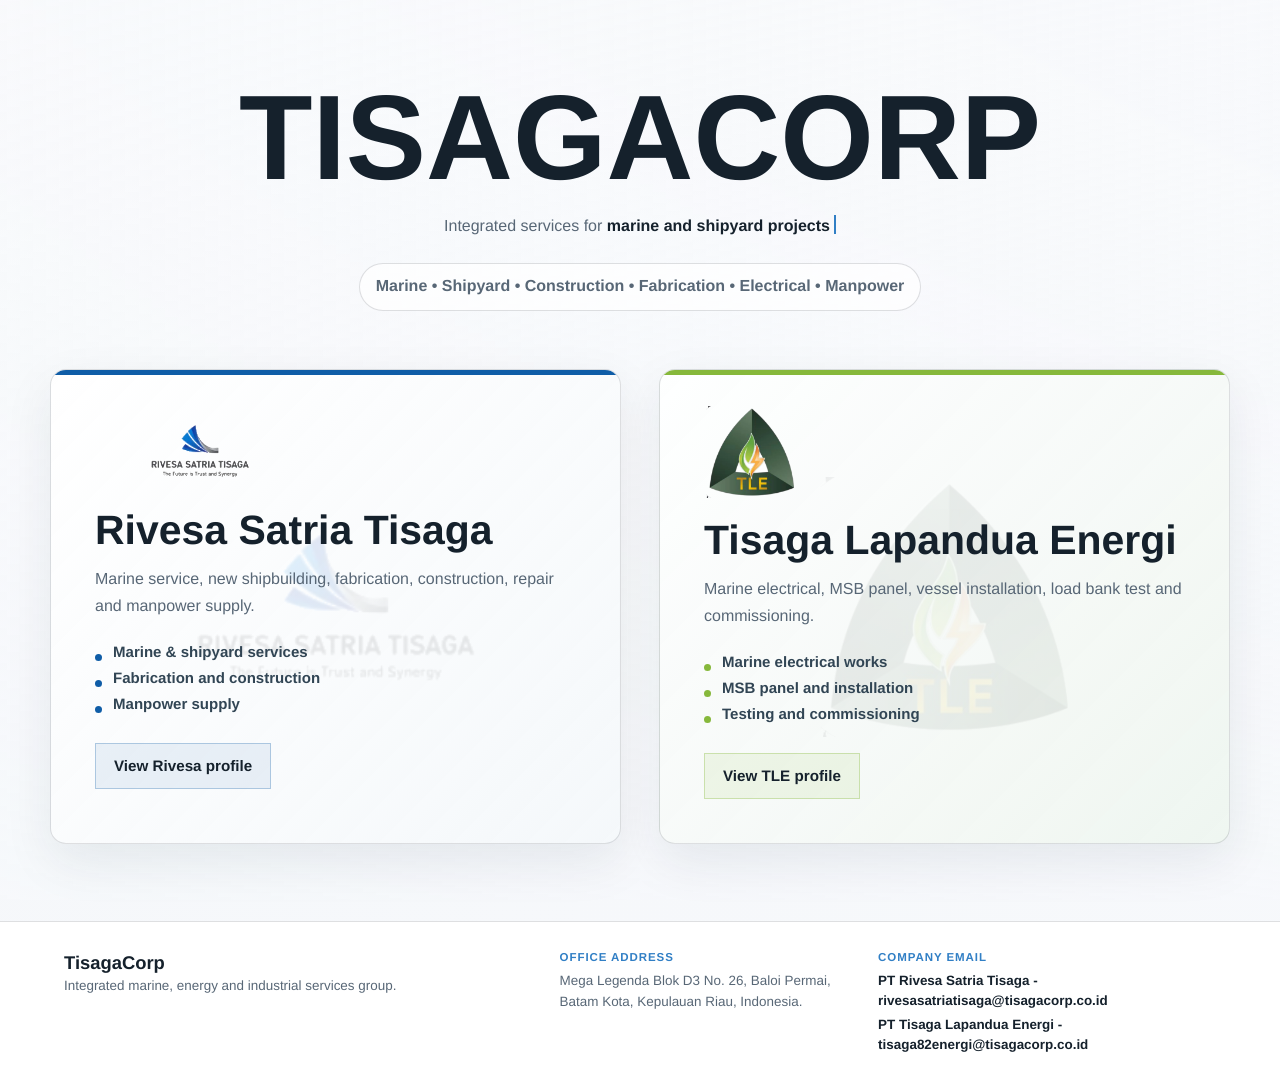
==== commit 40ae0a4e: "Update Rivesa profile content and WebP assets" ====
--- a/index.html
+++ b/index.html
@@ -68,7 +68,7 @@
       <section class="simple-company-section" aria-label="Company profile navigation">
         <a class="simple-company-card" href="/rivesa">
           <span class="company-accent"></span>
-          <img class="company-card-logo rivesa-card-logo" src="assets/rivesa-logo.svg" alt="Rivesa Satria Tisaga logo" />
+          <img class="company-card-logo rivesa-card-logo" src="assets/rivesa-logo-transparent.webp" alt="Rivesa Satria Tisaga logo" />
           <h2>Rivesa Satria Tisaga</h2>
           <p>Marine service, new shipbuilding, fabrication, construction, repair and manpower supply.</p>
           <ul>
@@ -81,7 +81,7 @@
 
         <a class="simple-company-card" href="/tle">
           <span class="company-accent"></span>
-          <img class="company-card-logo tle-card-logo" src="assets/tle-logo-transparent.png" alt="Tisaga Lapandua Energi logo" />
+          <img class="company-card-logo tle-card-logo" src="assets/tle-logo-transparent.webp" alt="Tisaga Lapandua Energi logo" />
           <h2>Tisaga Lapandua Energi</h2>
           <p>Marine electrical, MSB panel, vessel installation, load bank test and commissioning.</p>
           <ul>
--- a/styles.css
+++ b/styles.css
@@ -345,7 +345,7 @@
   min-height: 100svh;
   background:
     linear-gradient(90deg, rgba(15, 26, 38, 0.97) 0%, rgba(21, 40, 60, 0.9) 48%, rgba(34, 49, 62, 0.74) 100%),
-    url("assets/hero-switchboard.png") center / cover;
+    url("assets/hero-switchboard.webp") center / cover;
 }
 
 .rivesa-hero .hero-video {
@@ -365,7 +365,7 @@
   z-index: 1;
   width: min(38vw, 520px);
   aspect-ratio: 520 / 190;
-  background: url("assets/rivesa-logo.svg") center / contain no-repeat;
+  background: url("assets/rivesa-logo-transparent.webp") center / contain no-repeat;
   opacity: 0.16;
   filter: brightness(1.25) saturate(1.12);
 }
@@ -552,7 +552,7 @@
   color: var(--white);
   background:
     linear-gradient(90deg, rgba(8, 19, 14, 0.94), rgba(8, 19, 14, 0.7) 48%, rgba(8, 19, 14, 0.35)),
-    url("assets/hero-switchboard.png") center / cover;
+    url("assets/hero-switchboard.webp") center / cover;
 }
 
 .page-hero::after {
@@ -713,7 +713,7 @@
 }
 
 body[data-page="tle"] #services .service-card::before {
-  background: url("assets/hero-switchboard.png") center / cover no-repeat;
+  background: url("assets/hero-switchboard.webp") center / cover no-repeat;
   filter: saturate(0.9) brightness(0.78);
   transition:
     transform 1100ms cubic-bezier(0.16, 1, 0.3, 1),
@@ -831,15 +831,15 @@
 }
 
 body[data-page="rivesa"] #services .service-card:nth-child(1) {
-  --rivesa-service-bg: url("assets/img-layanan-rivesa/marine_n_shipbuilding.png");
+  --rivesa-service-bg: url("assets/img-layanan-rivesa/marine_n_shipbuilding.webp");
 }
 
 body[data-page="rivesa"] #services .service-card:nth-child(2) {
-  --rivesa-service-bg: url("assets/img-layanan-rivesa/fabrication_contructon.png");
+  --rivesa-service-bg: url("assets/img-layanan-rivesa/fabrication_contructon.webp");
 }
 
 body[data-page="rivesa"] #services .service-card:nth-child(3) {
-  --rivesa-service-bg: url("assets/img-layanan-rivesa/manpower.png");
+  --rivesa-service-bg: url("assets/img-layanan-rivesa/manpower.webp");
 }
 
 body[data-page="rivesa"] #services .service-card::after {
@@ -973,7 +973,7 @@
   inset: 0;
   background:
     linear-gradient(180deg, rgba(18, 37, 29, 0.38), rgba(18, 37, 29, 0.92)),
-    url("assets/hero-switchboard.png") center / cover;
+    url("assets/hero-switchboard.webp") center / cover;
   content: "";
   opacity: 0.74;
 }
@@ -1312,7 +1312,7 @@
 .rivesa-page-hero {
   background:
     linear-gradient(90deg, rgba(13, 21, 31, 0.9), rgba(13, 21, 31, 0.52)),
-    url("assets/hero-switchboard.png") center / cover;
+    url("assets/hero-switchboard.webp") center / cover;
 }
 
 body[data-page="rivesa"] .rivesa-structure-preview {
@@ -2517,7 +2517,7 @@
   border-bottom: 1px solid var(--corp-line);
   background:
     linear-gradient(90deg, rgba(12, 18, 24, 0.98), rgba(12, 18, 24, 0.82) 48%, rgba(12, 18, 24, 0.58)),
-    url("assets/hero-switchboard.png") center / cover;
+    url("assets/hero-switchboard.webp") center / cover;
 }
 
 .corp-hero-pattern {
@@ -2818,22 +2818,22 @@
 }
 
 .landing-bg-slide:nth-child(1) {
-  --landing-image: url("assets/img-landingpage/image-1.png");
+  --landing-image: url("assets/img-landingpage/image-1.webp");
   animation-delay: -1.5s;
 }
 
 .landing-bg-slide:nth-child(2) {
-  --landing-image: url("assets/img-landingpage/image-2.png");
+  --landing-image: url("assets/img-landingpage/image-2.webp");
   animation-delay: 4.5s;
 }
 
 .landing-bg-slide:nth-child(3) {
-  --landing-image: url("assets/img-landingpage/image-3.png");
+  --landing-image: url("assets/img-landingpage/image-3.webp");
   animation-delay: 10.5s;
 }
 
 .landing-bg-slide:nth-child(4) {
-  --landing-image: url("assets/img-landingpage/image-4.png");
+  --landing-image: url("assets/img-landingpage/image-4.webp");
   animation-delay: 16.5s;
 }
 
@@ -3009,7 +3009,7 @@
 }
 
 .simple-company-card:first-child {
-  --company-logo: url("assets/rivesa-logo.svg");
+  --company-logo: url("assets/rivesa-logo-transparent.webp");
   --company-logo-opacity: 0.11;
   --company-logo-hover-opacity: 0.16;
   --company-logo-filter: saturate(1.08) brightness(1.04);
@@ -3017,7 +3017,7 @@
 }
 
 .simple-company-card:nth-child(2) {
-  --company-logo: url("assets/tle-logo-transparent.png");
+  --company-logo: url("assets/tle-logo-transparent.webp");
 }
 
 .simple-company-card > * {
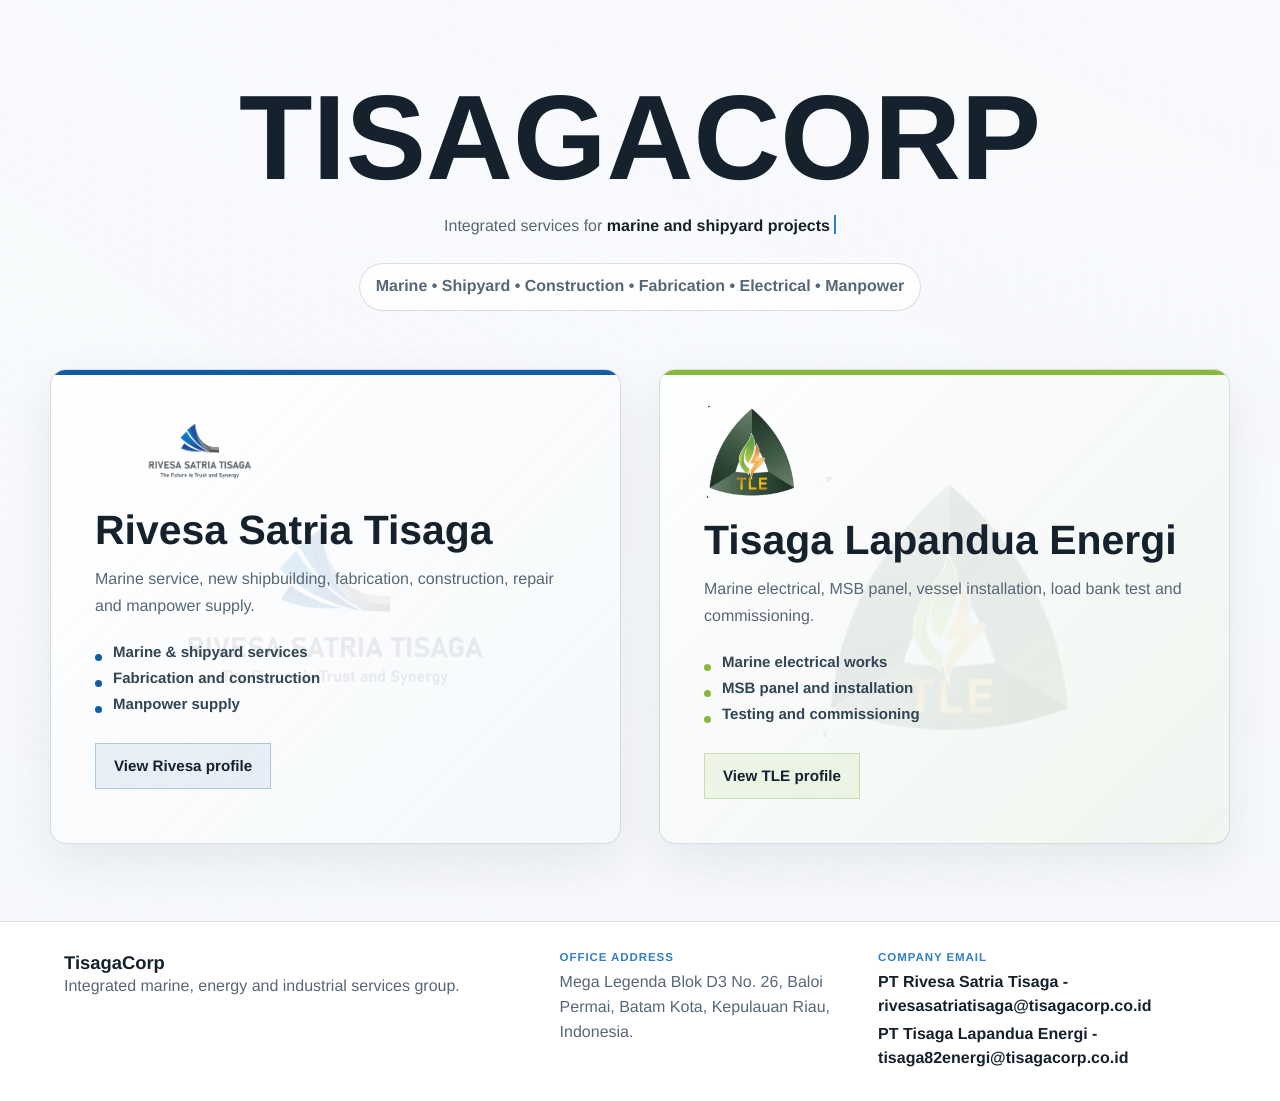
==== commit 58630377: "Refresh stylesheet cache version" ====
--- a/index.html
+++ b/index.html
@@ -20,7 +20,7 @@
     />
     <meta name="twitter:card" content="summary" />
     <link rel="canonical" href="https://tisagacorp.co.id/" />
-    <link rel="stylesheet" href="styles.css" />
+    <link rel="stylesheet" href="styles.css?v=20260609-footer-fix" />
     <script type="application/ld+json">
       {
         "@context": "https://schema.org",
--- a/styles.css
+++ b/styles.css
@@ -16,6 +16,10 @@
 }
 
 body[data-page="rivesa"],
+body[data-page="rivesa-about"],
+body[data-page="rivesa-services"],
+body[data-page="rivesa-portfolio"],
+body[data-page="rivesa-contact"],
 body[data-page="rivesa-organization"] {
   --red: #0f5da7;
   --red-dark: #073f73;
@@ -112,7 +116,7 @@
   height: 48px;
   flex-basis: 132px;
   padding: 5px 8px;
-  border-radius: 6px;
+  border-radius: 8px;
   background: rgba(255, 255, 255, 0.94);
   object-fit: contain;
 }
@@ -169,6 +173,7 @@
   color: currentColor;
   background: transparent;
   cursor: pointer;
+  border-radius: 8px;
 }
 
 .menu-toggle span {
@@ -218,12 +223,14 @@
   font-size: 0.76rem;
   font-weight: 900;
   cursor: pointer;
+  border-radius: 8px;
 }
 
 .language-toggle span {
   display: grid;
   place-items: center;
   min-width: 34px;
+  border-radius: 6px;
 }
 
 .language-toggle span.is-active {
@@ -242,6 +249,7 @@
   font-family: var(--font-sans);
   font-weight: 800;
   border: 1px solid currentColor;
+  border-radius: 8px;
 }
 
 .header-back {
@@ -275,6 +283,10 @@
   color: var(--ink);
   background: var(--brand-amber);
   border-color: var(--brand-amber);
+}
+
+.header-cta:hover {
+  color: var(--white);
 }
 
 .hero {
@@ -566,19 +578,29 @@
 .page-hero-inner {
   position: relative;
   z-index: 1;
-  width: min(930px, 100%);
+  width: min(1180px, 92vw);
 }
 
 .page-hero h1 {
+  width: fit-content;
+  max-width: min(80vw, 820px);
   margin: 0;
+  font-family: var(--font-display);
+  font-size: clamp(1.9rem, 3.2vw, 3.9rem);
+  font-weight: 800;
+  line-height: 1.02;
+  letter-spacing: 0;
+  text-wrap: balance;
+  text-transform: uppercase;
 }
 
 .page-hero p:not(.eyebrow) {
-  max-width: 760px;
+  max-width: 680px;
   margin: 24px 0 0;
-  color: rgba(255, 255, 255, 0.8);
-  font-size: clamp(1rem, 1.4vw, 1.18rem);
-  line-height: 1.65;
+  color: rgba(255, 255, 255, 0.82);
+  font-family: var(--font-sans);
+  font-size: clamp(1rem, 1.5vw, 1.24rem);
+  line-height: 1.62;
 }
 
 .intro-grid,
@@ -1050,16 +1072,382 @@
   background: var(--soft);
 }
 
+body[data-page="tle-about"] .vision-mission article:nth-child(2) {
+  padding-top: clamp(28px, 4vw, 48px);
+}
+
+body[data-page="rivesa-about"] .vision-mission article:nth-child(2) {
+  padding-top: clamp(28px, 4vw, 48px);
+}
+
 .vision-mission h2 {
   margin: 0;
   font-size: clamp(1.8rem, 3.4vw, 3.4rem);
   line-height: 1.04;
 }
 
+.vision-mission-label {
+  color: var(--red);
+}
+
+.vision-mission h3 {
+  margin: 18px 0 0;
+  color: var(--ink);
+  font-size: clamp(1.25rem, 2.2vw, 2rem);
+  line-height: 1.18;
+}
+
 .vision-mission p {
   margin: 24px 0 0;
   color: var(--muted);
   line-height: 1.7;
+}
+
+.tle-board-section {
+  display: grid;
+  justify-items: center;
+  gap: 22px;
+}
+
+.tle-board-panel {
+  width: min(860px, 100%);
+  padding: 16px;
+  border: 2px solid var(--ink);
+  border-radius: 8px;
+  background: var(--white);
+  box-shadow: 0 18px 40px rgba(13, 27, 22, 0.08);
+}
+
+.tle-board-panel h2 {
+  margin: 0 0 12px;
+  color: var(--ink);
+  font-size: clamp(1.25rem, 2.2vw, 1.8rem);
+  text-align: center;
+}
+
+.tle-director-grid {
+  display: grid;
+  grid-template-columns: repeat(2, minmax(0, 1fr));
+  gap: clamp(18px, 7vw, 88px);
+}
+
+.tle-director-grid article {
+  display: grid;
+  justify-items: center;
+  gap: 2px;
+  padding: 13px 18px;
+  color: var(--white);
+  border-radius: 8px;
+  background: var(--brand-green);
+  text-align: center;
+}
+
+body[data-page="rivesa-about"] .tle-board-panel {
+  border-color: #17345e;
+}
+
+body[data-page="rivesa-about"] .tle-director-grid article {
+  background: linear-gradient(100deg, #55d8d4 0%, #0089d2 55%, #005cc5 100%);
+}
+
+body[data-page="rivesa-about"] .function-list article:last-child {
+  grid-column: 1 / -1;
+}
+
+.tle-director-grid strong,
+.tle-director-grid span {
+  line-height: 1.12;
+}
+
+.core-service-list {
+  display: grid;
+  gap: 18px;
+  max-width: 920px;
+  margin: 0;
+  padding: 0;
+  list-style: none;
+}
+
+.core-service-list li {
+  display: grid;
+  grid-template-columns: minmax(220px, 0.45fr) minmax(0, 1fr);
+  gap: clamp(16px, 3vw, 34px);
+  padding: 0 0 18px;
+  border-bottom: 1px solid rgba(255, 255, 255, 0.22);
+}
+
+.core-service-list strong {
+  color: var(--white);
+  font-size: 0.98rem;
+  line-height: 1.25;
+}
+
+.core-service-list span {
+  color: rgba(255, 255, 255, 0.74);
+  line-height: 1.7;
+}
+
+.tle-service-detail-section {
+  background:
+    linear-gradient(180deg, rgba(244, 247, 242, 0.78), rgba(255, 255, 255, 0.96));
+}
+
+.compact-heading {
+  margin-bottom: 46px;
+  text-align: center;
+}
+
+.compact-heading h2 {
+  margin-inline: auto;
+  color: var(--brand-amber);
+}
+
+.tle-service-detail-list {
+  display: grid;
+  gap: 26px;
+  max-width: 940px;
+  margin: 0 auto;
+}
+
+.tle-service-detail-list article {
+  display: grid;
+  gap: 8px;
+  padding-bottom: 22px;
+  border-bottom: 1px solid rgba(32, 61, 49, 0.18);
+}
+
+.tle-service-detail-list article:last-child {
+  border-bottom: 0;
+}
+
+.tle-service-detail-list h3 {
+  margin: 0;
+  color: var(--brand-green);
+  font-size: clamp(1rem, 1.5vw, 1.18rem);
+  line-height: 1.25;
+}
+
+.tle-service-detail-list ul {
+  display: grid;
+  gap: 6px;
+  margin: 0;
+  padding-left: 20px;
+  color: var(--ink);
+}
+
+body[data-page="rivesa-services"] .compact-heading h2 {
+  color: #0f5da7;
+}
+
+body[data-page="rivesa-services"] .tle-service-detail-list h3 {
+  color: #17345e;
+}
+
+.tle-service-detail-list li {
+  line-height: 1.58;
+}
+
+.tle-experience-section {
+  background:
+    radial-gradient(circle at 78% 28%, rgba(144, 192, 64, 0.2), transparent 28%),
+    linear-gradient(180deg, #ffffff, #f6f8f3);
+}
+
+.tle-experience-list {
+  display: grid;
+  gap: 0;
+  max-width: 920px;
+  margin: 0 auto;
+  border-top: 1px solid rgba(32, 61, 49, 0.18);
+}
+
+.tle-experience-list article {
+  display: grid;
+  grid-template-columns: 64px minmax(0, 1fr);
+  gap: clamp(18px, 3vw, 34px);
+  padding: 26px 0;
+  border-bottom: 1px solid rgba(32, 61, 49, 0.18);
+}
+
+.tle-experience-list article > span {
+  color: var(--brand-amber);
+  font-family: var(--font-display);
+  font-size: 1.08rem;
+  line-height: 1;
+}
+
+.tle-experience-list h3 {
+  margin: 0;
+  color: var(--brand-green);
+  font-size: clamp(1.1rem, 1.8vw, 1.42rem);
+  line-height: 1.06;
+}
+
+.tle-experience-list p {
+  max-width: 520px;
+  margin: 6px 0 0;
+  color: var(--ink);
+  font-size: clamp(0.98rem, 1.5vw, 1.24rem);
+  line-height: 1.28;
+}
+
+.tle-contact-page {
+  display: grid;
+  justify-items: center;
+  gap: 34px;
+  padding-top: clamp(72px, 8vw, 104px);
+  background:
+    radial-gradient(circle at 50% 36%, rgba(144, 192, 64, 0.16), transparent 26%),
+    linear-gradient(180deg, #ffffff, #f7f9f5);
+}
+
+.tle-contact-heading {
+  display: grid;
+  justify-items: center;
+  gap: 28px;
+  width: min(920px, 100%);
+  text-align: center;
+}
+
+.tle-contact-heading h1 {
+  margin: 0;
+  color: var(--brand-green);
+  font-family: var(--font-display);
+  font-size: clamp(2.3rem, 5.4vw, 5.4rem);
+  font-weight: 800;
+  line-height: 0.98;
+  text-transform: uppercase;
+}
+
+.tle-contact-heading p {
+  max-width: 820px;
+  margin: 0;
+  color: var(--brand-green);
+  font-size: clamp(1.08rem, 2vw, 1.55rem);
+  line-height: 1.28;
+}
+
+.tle-contact-card {
+  display: grid;
+  gap: 24px;
+  width: min(820px, 100%);
+  padding: clamp(30px, 5vw, 54px);
+  border-radius: 8px;
+  color: var(--white);
+  background: var(--brand-green);
+  box-shadow: 0 24px 60px rgba(13, 27, 22, 0.15);
+}
+
+.tle-contact-card a,
+.tle-contact-card div {
+  display: grid;
+  grid-template-columns: 42px minmax(0, 1fr);
+  align-items: start;
+  gap: 22px;
+  color: var(--white);
+  font-size: clamp(1.05rem, 2vw, 1.55rem);
+  font-weight: 800;
+  line-height: 1.22;
+}
+
+.tle-contact-card address {
+  color: var(--white);
+  font-style: normal;
+}
+
+.tle-contact-icon {
+  display: grid;
+  place-items: center;
+  width: 34px;
+  height: 34px;
+  border-radius: 999px;
+  color: var(--brand-green);
+  background: var(--white);
+}
+
+.tle-contact-icon svg {
+  width: 21px;
+  height: 21px;
+  fill: none;
+  stroke: currentColor;
+  stroke-width: 2;
+  stroke-linecap: round;
+  stroke-linejoin: round;
+}
+
+.tle-map-preview {
+  position: relative;
+  width: min(920px, 100%);
+  overflow: hidden;
+  border-radius: 8px;
+  box-shadow: 0 20px 50px rgba(13, 27, 22, 0.14);
+}
+
+.tle-map-preview iframe {
+  display: block;
+  width: 100%;
+  min-height: 360px;
+  border: 0;
+}
+
+.tle-map-pin {
+  position: absolute;
+  top: 50%;
+  left: 50%;
+  width: 22px;
+  height: 22px;
+  border: 4px solid var(--white);
+  border-radius: 999px 999px 999px 0;
+  background: var(--brand-amber);
+  box-shadow: 0 8px 22px rgba(13, 27, 22, 0.28);
+  transform: translate(-50%, -78%) rotate(-45deg);
+  pointer-events: none;
+}
+
+.tle-map-pin::after {
+  position: absolute;
+  inset: 4px;
+  border-radius: 999px;
+  background: var(--brand-green);
+  content: "";
+}
+
+.is-hidden {
+  display: none !important;
+}
+
+.video-preview-section {
+  background:
+    linear-gradient(180deg, #ffffff, #f6f8f3);
+}
+
+.video-preview-frame {
+  width: min(980px, 100%);
+  margin: 0 auto;
+  overflow: hidden;
+  border-radius: 8px;
+  background: var(--ink);
+  box-shadow: 0 24px 60px rgba(13, 27, 22, 0.14);
+  aspect-ratio: 16 / 9;
+}
+
+.video-preview-placeholder {
+  display: grid;
+  place-items: center;
+  width: 100%;
+  height: 100%;
+  color: rgba(255, 255, 255, 0.72);
+  background:
+    linear-gradient(135deg, rgba(32, 61, 49, 0.96), rgba(13, 27, 22, 0.98));
+  font-weight: 800;
+  text-transform: uppercase;
+}
+
+.video-preview-frame iframe {
+  display: block;
+  width: 100%;
+  height: 100%;
+  border: 0;
 }
 
 body[data-page="rivesa"] .rivesa-vision {
@@ -1191,6 +1579,136 @@
   line-height: 1.55;
 }
 
+.rst-portfolio-experience {
+  background:
+    linear-gradient(180deg, #ffffff, rgba(244, 247, 250, 0.92));
+}
+
+.rst-project-list {
+  display: grid;
+  grid-template-columns: repeat(2, minmax(0, 1fr));
+  gap: 1px;
+  border: 1px solid var(--line);
+  background: var(--line);
+}
+
+.rst-project-list article {
+  min-height: 124px;
+  padding: 22px;
+  background: var(--white);
+}
+
+.rst-project-list article:nth-child(4n + 2),
+.rst-project-list article:nth-child(4n + 3) {
+  background: var(--soft);
+}
+
+.rst-project-list span {
+  display: none;
+}
+
+.rst-project-list h3,
+.rst-project-list p {
+  margin: 0;
+}
+
+.rst-project-list h3 {
+  color: #17345e;
+  font-size: 1rem;
+  line-height: 1.25;
+}
+
+.rst-project-list p {
+  margin-top: 8px;
+  color: var(--muted);
+  line-height: 1.55;
+}
+
+.rst-gallery-section {
+  background: var(--brand-green-dark);
+  color: var(--white);
+}
+
+.rst-gallery-section .section-heading p {
+  color: rgba(255, 255, 255, 0.72);
+}
+
+.rst-gallery-grid {
+  display: grid;
+  grid-template-columns: repeat(4, minmax(0, 1fr));
+  grid-auto-rows: 220px;
+  gap: 14px;
+}
+
+.rst-gallery-item {
+  position: relative;
+  min-height: 0;
+  margin: 0;
+  overflow: hidden;
+  border-radius: 8px;
+  background: #111821;
+}
+
+.rst-gallery-feature,
+.rst-gallery-wide,
+.rst-gallery-video {
+  grid-column: span 2;
+}
+
+.rst-gallery-feature {
+  grid-row: span 2;
+}
+
+.rst-gallery-item img,
+.rst-gallery-item video {
+  display: block;
+  width: 100%;
+  height: 100%;
+  object-fit: cover;
+}
+
+.rst-gallery-video video {
+  background: #000000;
+}
+
+.rst-gallery-item figcaption {
+  position: absolute;
+  right: 0;
+  bottom: 0;
+  left: 0;
+  padding: 28px 16px 14px;
+  color: var(--white);
+  background: linear-gradient(180deg, transparent, rgba(0, 0, 0, 0.72));
+  font-size: 0.78rem;
+  font-weight: 800;
+}
+
+.rst-gallery-video figcaption {
+  top: 0;
+  bottom: auto;
+  padding: 14px 16px 28px;
+  background: linear-gradient(180deg, rgba(0, 0, 0, 0.72), transparent);
+  pointer-events: none;
+}
+
+.rst-video-open {
+  position: absolute;
+  top: 10px;
+  right: 10px;
+  z-index: 3;
+  min-height: 34px;
+  padding: 8px 12px;
+  border-radius: 8px;
+  color: var(--white);
+  background: rgba(15, 93, 167, 0.9);
+  font-size: 0.76rem;
+  font-weight: 800;
+}
+
+.rst-video-open:hover {
+  background: #073f73;
+}
+
 .rivesa-structure-preview {
   display: grid;
   place-items: center;
@@ -1315,6 +1833,221 @@
     url("assets/hero-switchboard.webp") center / cover;
 }
 
+.lucidchart-embed {
+  width: min(1180px, 100%);
+  margin: 0 auto 64px;
+  overflow: hidden;
+  border: 1px solid var(--line);
+  border-radius: 8px;
+  background: var(--white);
+  box-shadow: 0 24px 60px rgba(12, 31, 48, 0.1);
+}
+
+.lucidchart-toolbar {
+  display: flex;
+  align-items: center;
+  justify-content: space-between;
+  gap: 18px;
+  padding: 12px 16px;
+  color: var(--steel);
+  border-bottom: 1px solid var(--line);
+  background: var(--soft);
+}
+
+.lucidchart-toolbar strong {
+  font-size: 0.88rem;
+}
+
+.lucidchart-toolbar button {
+  min-height: 36px;
+  padding: 0 14px;
+  border: 1px solid var(--line);
+  border-radius: 8px;
+  color: var(--steel);
+  background: var(--white);
+  cursor: pointer;
+  font-weight: 800;
+}
+
+.lucidchart-frame {
+  position: relative;
+  min-height: 620px;
+  padding: clamp(28px, 3vw, 40px);
+  overflow: auto;
+  background-color: #fbfcfd;
+  background-image:
+    linear-gradient(rgba(15, 93, 167, 0.05) 1px, transparent 1px),
+    linear-gradient(90deg, rgba(15, 93, 167, 0.05) 1px, transparent 1px);
+  background-size: 24px 24px;
+}
+
+.lucidchart-frame iframe {
+  display: block;
+  width: 100%;
+  min-height: 620px;
+  border: 0;
+}
+
+.lucidchart-local-preview {
+  position: relative;
+  display: grid;
+  justify-items: center;
+  min-width: 820px;
+  color: var(--steel);
+}
+
+.lucidchart-local-preview::before {
+  position: absolute;
+  top: 118px;
+  bottom: 190px;
+  left: 50%;
+  z-index: 0;
+  width: 2px;
+  background: #5b6570;
+  content: "";
+}
+
+.lucidchart-group {
+  position: relative;
+  z-index: 2;
+  display: grid;
+  gap: 12px;
+  width: 100%;
+  margin: 0;
+  padding: 14px;
+  border: 2px solid #5b6570;
+  border-radius: 14px;
+  color: var(--steel);
+  background: rgba(255, 255, 255, 0.96);
+  box-shadow: 0 7px 16px rgba(12, 31, 48, 0.08);
+}
+
+.lucidchart-group h2 {
+  margin: 0;
+  color: #17345e;
+  font-size: 1rem;
+  font-weight: 600;
+  line-height: 1.2;
+  letter-spacing: 0;
+  text-align: center;
+}
+
+.lucidchart-node {
+  display: grid;
+  gap: 2px;
+  min-height: 58px;
+  padding: 9px 12px;
+  align-content: center;
+  border-radius: 6px;
+  color: #ffffff;
+  background: linear-gradient(100deg, #55d8d4 0%, #0089d2 55%, #005cc5 100%);
+  box-shadow: 0 5px 12px rgba(0, 113, 200, 0.14);
+  text-align: center;
+}
+
+.lucidchart-node strong {
+  color: inherit;
+  font-size: 0.87rem;
+  line-height: 1.3;
+}
+
+.lucidchart-node span {
+  color: inherit;
+  font-size: 0.84rem;
+  line-height: 1.35;
+}
+
+.lucidchart-board-group {
+  width: 760px;
+}
+
+.lucidchart-director-grid {
+  display: grid;
+  grid-template-columns: repeat(2, minmax(0, 1fr));
+  gap: 80px;
+}
+
+.lucidchart-tier {
+  position: relative;
+  display: grid;
+  grid-template-columns: repeat(2, minmax(0, 1fr));
+  gap: 80px;
+  width: 760px;
+  margin-top: 70px;
+}
+
+.lucidchart-tier::before {
+  position: absolute;
+  top: -36px;
+  left: calc((100% - 80px) / 4);
+  z-index: 1;
+  width: calc(50% + 42px);
+  height: 2px;
+  background: #5b6570;
+  content: "";
+}
+
+.lucidchart-tier .lucidchart-group::before {
+  position: absolute;
+  top: -36px;
+  left: 50%;
+  z-index: 1;
+  width: 2px;
+  height: 36px;
+  background: #5b6570;
+  content: "";
+}
+
+.lucidchart-role-list {
+  display: grid;
+  gap: 10px;
+}
+
+.lucidchart-role-only {
+  min-height: 58px;
+}
+
+.lucidchart-production-group {
+  width: 340px;
+  margin-top: 70px;
+}
+
+.lucidchart-production-group::before {
+  position: absolute;
+  bottom: 100%;
+  left: 50%;
+  width: 2px;
+  height: 70px;
+  background: #5b6570;
+  content: "";
+}
+
+.lucidchart-production-list {
+  display: grid;
+  gap: 3px;
+  padding: 12px 16px 12px 30px;
+  border-radius: 6px;
+  color: #ffffff;
+  background: linear-gradient(100deg, #55d8d4 0%, #0089d2 55%, #005cc5 100%);
+}
+
+.lucidchart-production-list span {
+  position: relative;
+  font-size: 0.82rem;
+  line-height: 1.25;
+}
+
+.lucidchart-production-list span::before {
+  position: absolute;
+  top: 0.48em;
+  right: calc(100% + 8px);
+  width: 4px;
+  height: 4px;
+  border-radius: 50%;
+  background: currentColor;
+  content: "";
+}
+
 body[data-page="rivesa"] .rivesa-structure-preview {
   grid-template-columns: minmax(0, 1fr);
   justify-items: center;
@@ -1338,97 +2071,6 @@
     linear-gradient(180deg, rgba(255, 255, 255, 0.86), rgba(244, 247, 250, 0.92)),
     radial-gradient(circle at 12% 12%, rgba(15, 93, 167, 0.07), transparent 28%),
     #f6f7f6;
-}
-
-.rivesa-team-board {
-  display: grid;
-  gap: clamp(38px, 5vw, 68px);
-  width: min(940px, 100%);
-  margin: 0 auto;
-}
-
-.rivesa-team-directors {
-  display: grid;
-  grid-template-columns: repeat(2, minmax(220px, 1fr));
-  gap: clamp(36px, 8vw, 100px);
-}
-
-.rivesa-team-grid {
-  display: grid;
-  grid-template-columns: repeat(2, minmax(240px, 1fr));
-  gap: clamp(42px, 7vw, 86px) clamp(36px, 8vw, 96px);
-}
-
-.rivesa-team-group {
-  display: grid;
-  align-content: start;
-  gap: 14px;
-}
-
-.rivesa-team-group h3 {
-  margin: 0 0 4px;
-  color: #17345e;
-  font-size: clamp(1.4rem, 2.5vw, 2.15rem);
-  font-weight: 500;
-  line-height: 1.15;
-  text-align: center;
-}
-
-.rivesa-team-card {
-  display: grid;
-  place-items: center;
-  min-height: 62px;
-  padding: 10px 18px;
-  border-radius: 8px;
-  color: #ffffff;
-  background: linear-gradient(90deg, #5bd7d6 0%, #0071c8 100%);
-  box-shadow: 0 12px 22px rgba(15, 93, 167, 0.12);
-  text-align: center;
-}
-
-.rivesa-team-card h2,
-.rivesa-team-card h4,
-.rivesa-team-card p {
-  margin: 0;
-  color: inherit;
-  letter-spacing: 0;
-}
-
-.rivesa-team-card h2,
-.rivesa-team-card h4 {
-  font-size: clamp(1rem, 1.45vw, 1.22rem);
-  font-weight: 900;
-  line-height: 1.08;
-}
-
-.rivesa-team-card p {
-  margin-top: 4px;
-  font-size: clamp(0.95rem, 1.35vw, 1.12rem);
-  font-weight: 500;
-  line-height: 1.2;
-}
-
-.rivesa-production-team {
-  justify-self: center;
-  width: min(420px, 100%);
-}
-
-.rivesa-production-card {
-  place-items: start;
-  min-height: 150px;
-  padding: 22px 28px;
-  text-align: left;
-}
-
-.rivesa-production-card ul {
-  margin: 0;
-  padding-left: 18px;
-}
-
-.rivesa-production-card li {
-  color: #ffffff;
-  font-size: clamp(0.95rem, 1.45vw, 1.16rem);
-  line-height: 1.28;
 }
 
 .rivesa-about {
@@ -1546,6 +2188,12 @@
 
 .section-button {
   margin-top: 28px;
+}
+
+.section-button.button.primary:hover {
+  color: var(--white);
+  background: var(--red-dark);
+  border-color: var(--red-dark);
 }
 
 .product-note {
@@ -2086,15 +2734,61 @@
   color: var(--white);
 }
 
-footer {
+.company-footer {
   display: flex;
   justify-content: space-between;
   gap: 20px;
   padding: 24px clamp(22px, 5vw, 72px);
   color: var(--muted);
-  border-top: 1px solid rgba(255, 255, 255, 0.1);
-  background: var(--brand-green-dark);
+  border-top: 1px solid var(--line);
+  background: rgba(255, 255, 255, 0.96);
   font-size: 0.84rem;
+}
+
+.company-footer > div,
+.company-footer .footer-contact {
+  display: grid;
+  gap: 6px;
+}
+
+.company-footer strong,
+.company-footer span,
+.company-footer address,
+.company-footer a {
+  color: var(--muted);
+  font-style: normal;
+}
+
+.company-footer strong {
+  color: var(--ink);
+  font-size: 0.92rem;
+}
+
+.company-footer a:hover {
+  color: var(--red);
+}
+
+body[data-page^="rivesa"] .company-footer {
+  color: rgba(255, 255, 255, 0.76);
+  border-top-color: rgba(255, 255, 255, 0.12);
+  background: #101820;
+}
+
+body[data-page^="rivesa"] .company-footer strong,
+body[data-page^="rivesa"] .company-footer span,
+body[data-page^="rivesa"] .company-footer address,
+body[data-page^="rivesa"] .company-footer a {
+  color: rgba(255, 255, 255, 0.76);
+}
+
+body[data-page^="rivesa"] .company-footer strong,
+body[data-page^="rivesa"] .company-footer a:hover {
+  color: var(--white);
+}
+
+.footer-contact {
+  max-width: 560px;
+  text-align: right;
 }
 
 @media (max-width: 980px) {
@@ -2204,6 +2898,16 @@
     min-height: 66px;
   }
 
+  .rst-project-list article {
+    grid-template-columns: 42px 1fr;
+    padding: 18px;
+  }
+
+  .rst-gallery-grid {
+    grid-template-columns: 1fr;
+    grid-auto-rows: 240px;
+  }
+
   .brand strong {
     font-size: 0.86rem;
   }
@@ -2255,6 +2959,49 @@
     width: 100%;
   }
 
+  .tle-director-grid {
+    grid-template-columns: 1fr;
+  }
+
+  .core-service-list li {
+    grid-template-columns: 1fr;
+    gap: 8px;
+  }
+
+  .tle-experience-list article {
+    grid-template-columns: 1fr;
+    gap: 8px;
+  }
+
+  .tle-contact-card a,
+  .tle-contact-card div {
+    grid-template-columns: 34px minmax(0, 1fr);
+    gap: 14px;
+    font-size: 1rem;
+  }
+
+  .tle-contact-icon {
+    width: 30px;
+    height: 30px;
+  }
+
+  .tle-map-preview iframe {
+    min-height: 300px;
+  }
+
+  .lucidchart-embed {
+    margin-bottom: 42px;
+  }
+
+  .lucidchart-frame {
+    min-height: 520px;
+    padding: 28px 20px;
+  }
+
+  .lucidchart-local-preview {
+    min-width: 820px;
+  }
+
   .hero {
     min-height: 690px;
   }
@@ -2274,8 +3021,8 @@
   .page-hero h1 {
     width: auto;
     max-width: 100%;
-    font-size: clamp(1.62rem, 6.6vw, 1.82rem);
-    line-height: 1.12;
+    font-size: clamp(1.72rem, 7vw, 2.02rem);
+    line-height: 1.08;
   }
 
   .hero-facts,
@@ -2284,6 +3031,7 @@
   .page-card-grid,
   .client-project-grid,
   .service-list-wide,
+  .rst-project-list,
   .manpower-columns,
   .rivesa-project-list,
   .work-process,
@@ -2317,6 +3065,21 @@
     margin-top: 78px;
   }
 
+  .rst-gallery-grid {
+    grid-template-columns: repeat(2, minmax(0, 1fr));
+    grid-auto-rows: 210px;
+  }
+
+  .rst-gallery-feature,
+  .rst-gallery-wide,
+  .rst-gallery-video {
+    grid-column: span 1;
+  }
+
+  .rst-gallery-feature {
+    grid-row: span 1;
+  }
+
   .work-process li,
   .work-process li:nth-child(even) {
     min-height: auto;
@@ -2436,8 +3199,13 @@
     padding: 22px;
   }
 
-  footer {
+  .company-footer {
     display: grid;
+  }
+
+  .company-footer .footer-contact {
+    max-width: none;
+    text-align: left;
   }
 }
 
@@ -3330,15 +4098,6 @@
     font-size: 3.35rem;
   }
 
-  .rivesa-team-directors,
-  .rivesa-team-grid {
-    grid-template-columns: 1fr;
-  }
-
-  .rivesa-team-board {
-    gap: 34px;
-  }
-
   .rivesa-about-title {
     padding-left: 20px;
   }
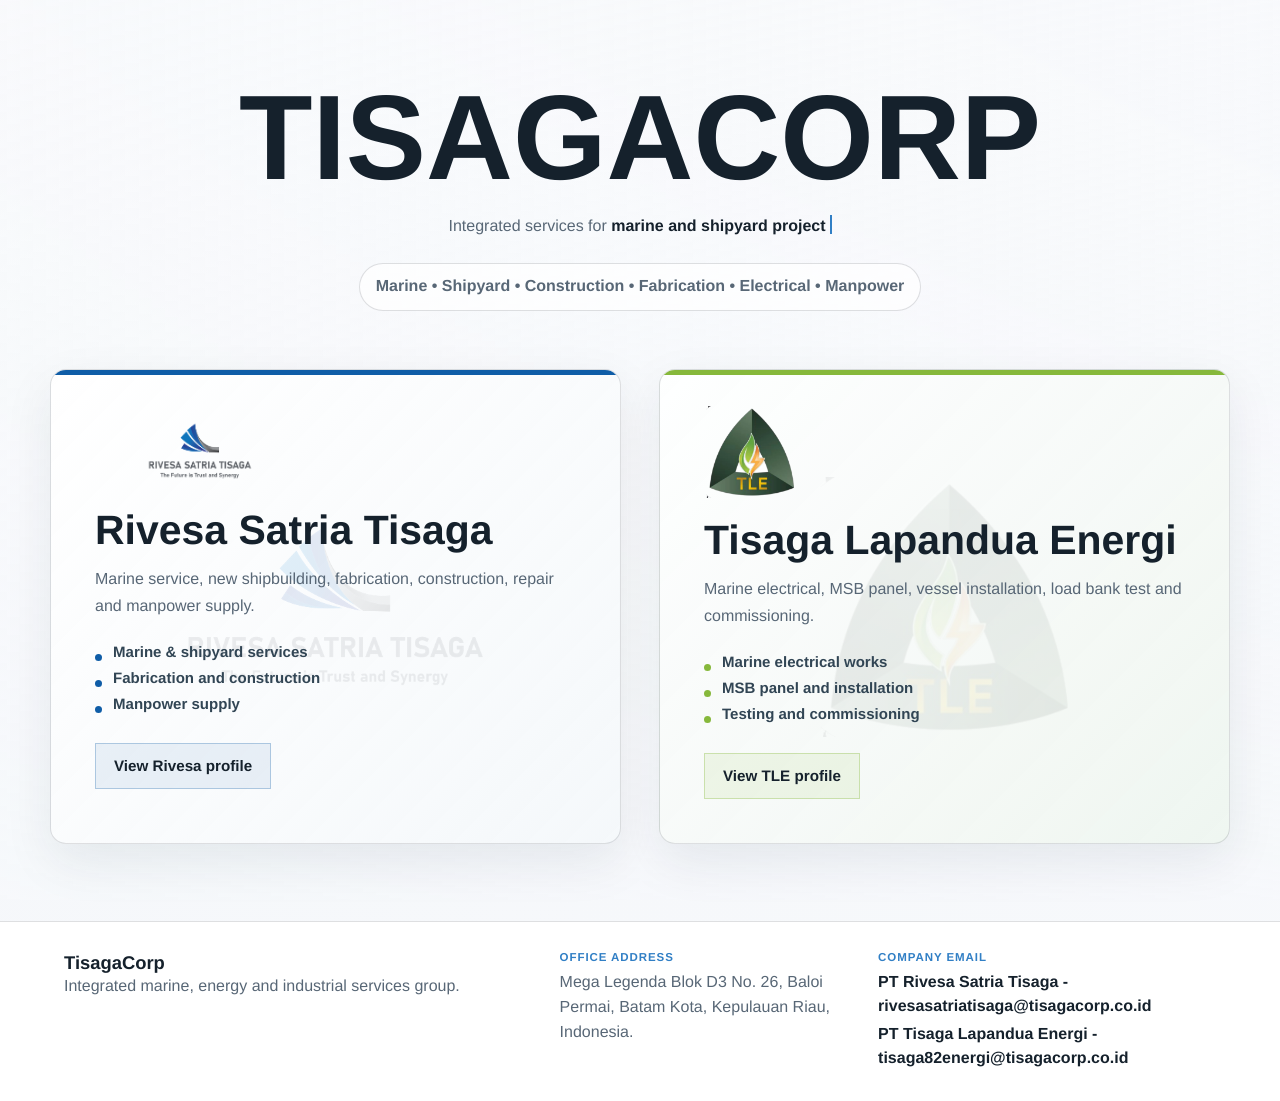
==== commit 41ef3699: "Serve versioned site assets" ====
--- a/index.html
+++ b/index.html
@@ -20,7 +20,7 @@
     />
     <meta name="twitter:card" content="summary" />
     <link rel="canonical" href="https://tisagacorp.co.id/" />
-    <link rel="stylesheet" href="styles.css?v=20260609-footer-fix" />
+    <link rel="stylesheet" href="site-20260609.css" />
     <script type="application/ld+json">
       {
         "@context": "https://schema.org",
--- a/site-20260609.css
+++ b/site-20260609.css
@@ -0,0 +1,4108 @@
+:root {
+  --red: #d88711;
+  --red-dark: #9d5f06;
+  --ink: #0d1b16;
+  --muted: #62706a;
+  --line: #d8e0da;
+  --soft: #f4f7f2;
+  --white: #ffffff;
+  --steel: #294737;
+  --cyan: #90c040;
+  --brand-green: #203d31;
+  --brand-green-dark: #12251d;
+  --brand-amber: #f0a51f;
+  --font-display: "ABBvoiceDisplay", Orbitron, "Helvetica Neue", Helvetica, Arial, sans-serif;
+  --font-sans: "ABBvoice", "Helvetica Neue", Helvetica, Arial, sans-serif;
+}
+
+body[data-page="rivesa"],
+body[data-page="rivesa-about"],
+body[data-page="rivesa-services"],
+body[data-page="rivesa-portfolio"],
+body[data-page="rivesa-contact"],
+body[data-page="rivesa-organization"] {
+  --red: #0f5da7;
+  --red-dark: #073f73;
+  --ink: #20262c;
+  --muted: #66717b;
+  --line: #d8dee6;
+  --soft: #f4f7fa;
+  --steel: #333f49;
+  --cyan: #317fc5;
+  --brand-green: #24313f;
+  --brand-green-dark: #111821;
+  --brand-amber: #0f5da7;
+}
+
+* {
+  box-sizing: border-box;
+}
+
+html {
+  scroll-behavior: smooth;
+}
+
+section {
+  scroll-margin-top: 86px;
+}
+
+body {
+  margin: 0;
+  color: var(--ink);
+  font-family: var(--font-sans);
+  background: var(--white);
+  -webkit-font-smoothing: antialiased;
+  text-rendering: geometricPrecision;
+}
+
+a {
+  color: inherit;
+  text-decoration: none;
+}
+
+button,
+input,
+select,
+textarea {
+  font-family: var(--font-sans);
+}
+
+.site-header {
+  position: fixed;
+  inset: 0 0 auto;
+  z-index: 20;
+  display: flex;
+  align-items: center;
+  justify-content: space-between;
+  gap: 24px;
+  min-height: 72px;
+  padding: 12px clamp(20px, 4vw, 64px);
+  border-bottom: 1px solid rgba(255, 255, 255, 0.14);
+  color: var(--white);
+  transition: background 180ms ease, color 180ms ease, border-color 180ms ease;
+}
+
+.site-header.is-scrolled {
+  color: var(--ink);
+  background: rgba(255, 255, 255, 0.94);
+  border-color: var(--line);
+  backdrop-filter: blur(14px);
+}
+
+.site-header.page-header {
+  color: var(--ink);
+  background: rgba(255, 255, 255, 0.96);
+  border-color: var(--line);
+  backdrop-filter: blur(14px);
+}
+
+.brand {
+  display: flex;
+  align-items: center;
+  gap: 12px;
+  min-width: 240px;
+}
+
+.brand-logo {
+  width: 54px;
+  height: 54px;
+  flex: 0 0 54px;
+  object-fit: contain;
+  filter: drop-shadow(0 1px 2px rgba(0, 0, 0, 0.28));
+}
+
+.rivesa-brand-logo {
+  width: 132px;
+  height: 48px;
+  flex-basis: 132px;
+  padding: 5px 8px;
+  border-radius: 8px;
+  background: rgba(255, 255, 255, 0.94);
+  object-fit: contain;
+}
+
+.brand strong,
+.brand small {
+  display: block;
+  font-family: var(--font-sans);
+  line-height: 1.15;
+}
+
+.brand small {
+  margin-top: 3px;
+  color: currentColor;
+  font-size: 0.72rem;
+  opacity: 0.75;
+}
+
+.main-nav {
+  display: flex;
+  align-items: center;
+  justify-content: center;
+  gap: clamp(14px, 2vw, 30px);
+  font-family: var(--font-sans);
+  font-size: 0.88rem;
+  font-weight: 700;
+}
+
+.main-nav a {
+  opacity: 0.86;
+}
+
+.main-nav a:hover {
+  opacity: 1;
+  color: var(--red);
+}
+
+.main-nav a.active {
+  color: var(--red);
+  opacity: 1;
+}
+
+.menu-toggle {
+  display: none;
+  position: relative;
+  width: 44px;
+  height: 44px;
+  align-items: center;
+  justify-content: center;
+  flex-direction: column;
+  gap: 5px;
+  padding: 0;
+  border: 1px solid currentColor;
+  color: currentColor;
+  background: transparent;
+  cursor: pointer;
+  border-radius: 8px;
+}
+
+.menu-toggle span {
+  display: block;
+  width: 20px;
+  height: 2px;
+  border-radius: 999px;
+  background: currentColor;
+  transform-origin: center;
+  transition: transform 180ms ease, opacity 180ms ease, inset 180ms ease;
+}
+
+.site-header.menu-open .menu-toggle span:nth-child(1) {
+  position: absolute;
+  top: 50%;
+  left: 50%;
+  transform: translate(-50%, -50%) rotate(45deg);
+}
+
+.site-header.menu-open .menu-toggle span:nth-child(2) {
+  opacity: 0;
+}
+
+.site-header.menu-open .menu-toggle span:nth-child(3) {
+  position: absolute;
+  top: 50%;
+  left: 50%;
+  transform: translate(-50%, -50%) rotate(-45deg);
+}
+
+.header-actions {
+  display: flex;
+  align-items: center;
+  gap: 12px;
+}
+
+.language-toggle {
+  display: inline-grid;
+  grid-template-columns: 1fr 1fr;
+  min-width: 78px;
+  min-height: 44px;
+  padding: 3px;
+  border: 1px solid currentColor;
+  color: currentColor;
+  background: transparent;
+  font: inherit;
+  font-size: 0.76rem;
+  font-weight: 900;
+  cursor: pointer;
+  border-radius: 8px;
+}
+
+.language-toggle span {
+  display: grid;
+  place-items: center;
+  min-width: 34px;
+  border-radius: 6px;
+}
+
+.language-toggle span.is-active {
+  color: var(--white);
+  background: var(--red);
+}
+
+.header-back,
+.header-cta,
+.button {
+  display: inline-flex;
+  align-items: center;
+  justify-content: center;
+  min-height: 44px;
+  padding: 0 18px;
+  font-family: var(--font-sans);
+  font-weight: 800;
+  border: 1px solid currentColor;
+  border-radius: 8px;
+}
+
+.header-back {
+  color: currentColor;
+  background: rgba(255, 255, 255, 0.08);
+  border-color: rgba(255, 255, 255, 0.52);
+  white-space: nowrap;
+}
+
+.header-back:hover {
+  color: var(--ink);
+  background: var(--white);
+  border-color: var(--white);
+}
+
+.site-header.is-scrolled .header-back,
+.site-header.page-header .header-back {
+  color: var(--ink);
+  background: var(--white);
+  border-color: var(--line);
+}
+
+.site-header.is-scrolled .header-back:hover,
+.site-header.page-header .header-back:hover {
+  color: var(--white);
+  background: var(--ink);
+  border-color: var(--ink);
+}
+
+.header-cta {
+  color: var(--ink);
+  background: var(--brand-amber);
+  border-color: var(--brand-amber);
+}
+
+.header-cta:hover {
+  color: var(--white);
+}
+
+.hero {
+  position: relative;
+  display: grid;
+  align-items: end;
+  min-height: 82vh;
+  overflow: hidden;
+  color: var(--white);
+}
+
+.group-hero {
+  position: relative;
+  display: grid;
+  align-items: end;
+  min-height: 76vh;
+  overflow: hidden;
+  color: var(--white);
+}
+
+.group-hero-content {
+  position: relative;
+  z-index: 2;
+  width: min(1120px, 92vw);
+  padding: 160px clamp(22px, 5vw, 72px) 110px;
+}
+
+.group-hero h1 {
+  max-width: 980px;
+  margin: 0;
+  font-family: var(--font-display);
+  font-size: clamp(2.3rem, 5vw, 5.4rem);
+  line-height: 1.08;
+  text-transform: uppercase;
+}
+
+.group-hero p:not(.eyebrow) {
+  max-width: 760px;
+  margin: 26px 0 0;
+  color: rgba(255, 255, 255, 0.82);
+  font-size: clamp(1rem, 1.4vw, 1.18rem);
+  line-height: 1.65;
+}
+
+.hero-image,
+.hero-video {
+  position: absolute;
+  inset: 0;
+  width: 100%;
+  height: 100%;
+  object-fit: cover;
+}
+
+.hero-video {
+  background: var(--ink);
+}
+
+.hero-overlay {
+  position: absolute;
+  inset: 0;
+  background:
+    linear-gradient(90deg, rgba(8, 19, 14, 0.94) 0%, rgba(11, 27, 21, 0.78) 42%, rgba(11, 27, 21, 0.24) 100%),
+    linear-gradient(180deg, rgba(8, 19, 14, 0.28) 0%, rgba(8, 19, 14, 0.76) 100%);
+}
+
+.rivesa-hero {
+  min-height: 100vh;
+  min-height: 100svh;
+  background:
+    linear-gradient(90deg, rgba(15, 26, 38, 0.97) 0%, rgba(21, 40, 60, 0.9) 48%, rgba(34, 49, 62, 0.74) 100%),
+    url("assets/hero-switchboard.webp") center / cover;
+}
+
+.rivesa-hero .hero-video {
+  object-position: center;
+}
+
+.rivesa-hero .hero-overlay {
+  background:
+    linear-gradient(90deg, rgba(13, 21, 31, 0.92) 0%, rgba(15, 35, 57, 0.76) 48%, rgba(18, 31, 44, 0.3) 100%),
+    linear-gradient(180deg, rgba(13, 21, 31, 0.12) 0%, rgba(13, 21, 31, 0.84) 100%);
+}
+
+.rivesa-hero-mark {
+  position: absolute;
+  right: clamp(18px, 7vw, 90px);
+  bottom: 112px;
+  z-index: 1;
+  width: min(38vw, 520px);
+  aspect-ratio: 520 / 190;
+  background: url("assets/rivesa-logo-transparent.webp") center / contain no-repeat;
+  opacity: 0.16;
+  filter: brightness(1.25) saturate(1.12);
+}
+
+.hero-content {
+  position: relative;
+  z-index: 2;
+  width: min(1180px, 92vw);
+  padding: 150px clamp(22px, 5vw, 72px) 148px;
+}
+
+body[data-page="rivesa"] .hero-content {
+  padding-top: clamp(150px, 18vh, 220px);
+  padding-bottom: clamp(120px, 15vh, 180px);
+}
+
+.eyebrow,
+.section-kicker {
+  margin: 0 0 18px;
+  color: var(--red);
+  font-family: var(--font-sans);
+  font-size: 0.78rem;
+  font-weight: 800;
+  letter-spacing: 0;
+  text-transform: uppercase;
+}
+
+.simple-hero .corp-kicker,
+.hero .eyebrow,
+.page-hero .eyebrow,
+.contact-section .eyebrow,
+.section-kicker {
+  display: none;
+}
+
+.hero h1,
+.section h2,
+.contact-section h2 {
+  margin: 0;
+  font-weight: 700;
+  line-height: 0.98;
+  letter-spacing: 0;
+}
+
+.hero h1,
+.page-hero h1 {
+  width: fit-content;
+  max-width: min(80vw, 820px);
+  font-family: var(--font-display);
+  font-size: clamp(1.9rem, 3.2vw, 3.9rem);
+  font-weight: 800;
+  line-height: 1.02;
+  text-wrap: balance;
+  text-transform: uppercase;
+}
+
+.section h2,
+.contact-section h2 {
+  font-family: var(--font-sans);
+  font-size: clamp(2.25rem, 5vw, 5.4rem);
+}
+
+.hero-copy {
+  max-width: 680px;
+  margin: 24px 0 0;
+  color: rgba(255, 255, 255, 0.82);
+  font-family: var(--font-sans);
+  font-size: clamp(1rem, 1.5vw, 1.24rem);
+  line-height: 1.62;
+}
+
+.hero-actions {
+  display: flex;
+  flex-wrap: wrap;
+  gap: 12px;
+  margin-top: 34px;
+}
+
+.button.primary {
+  color: var(--ink);
+  background: var(--brand-amber);
+  border-color: var(--brand-amber);
+}
+
+.button.secondary {
+  color: var(--white);
+  background: rgba(255, 255, 255, 0.08);
+  border-color: rgba(255, 255, 255, 0.55);
+}
+
+.hero-facts {
+  position: absolute;
+  right: clamp(22px, 5vw, 72px);
+  bottom: 0;
+  z-index: 3;
+  display: grid;
+  grid-template-columns: repeat(3, minmax(130px, 1fr));
+  width: min(640px, calc(100% - 44px));
+  background: var(--white);
+  color: var(--ink);
+}
+
+.hero-facts div {
+  padding: 22px;
+  border-right: 1px solid var(--line);
+}
+
+.hero-facts div:last-child {
+  border-right: 0;
+}
+
+.hero-facts strong {
+  display: block;
+  font-size: 1.8rem;
+  line-height: 1;
+}
+
+.hero-facts span {
+  display: block;
+  margin-top: 7px;
+  color: var(--muted);
+  font-size: 0.83rem;
+  font-weight: 700;
+}
+
+.client-strip {
+  display: grid;
+  grid-template-columns: minmax(150px, 220px) 1fr;
+  align-items: center;
+  border-bottom: 1px solid var(--line);
+  background: var(--soft);
+}
+
+.strip-label {
+  padding: 22px clamp(22px, 4vw, 64px);
+  color: var(--muted);
+  font-size: 0.82rem;
+  font-weight: 800;
+  text-transform: uppercase;
+}
+
+.ticker {
+  overflow: hidden;
+  border-left: 1px solid var(--line);
+}
+
+.ticker-track {
+  display: flex;
+  width: max-content;
+  animation: ticker 28s linear infinite;
+}
+
+.client-logo {
+  display: grid;
+  place-items: center;
+  min-width: 230px;
+  height: 68px;
+  padding: 0 24px;
+  border-right: 1px solid var(--line);
+  color: var(--steel);
+  font-family: var(--font-sans);
+  font-size: 0.86rem;
+  font-weight: 800;
+  text-transform: uppercase;
+}
+
+@keyframes ticker {
+  to {
+    transform: translateX(-50%);
+  }
+}
+
+.section {
+  padding: clamp(72px, 10vw, 132px) clamp(22px, 5vw, 72px);
+}
+
+.page-hero {
+  position: relative;
+  display: grid;
+  align-items: end;
+  min-height: 520px;
+  padding: 150px clamp(22px, 5vw, 72px) 72px;
+  overflow: hidden;
+  color: var(--white);
+  background:
+    linear-gradient(90deg, rgba(8, 19, 14, 0.94), rgba(8, 19, 14, 0.7) 48%, rgba(8, 19, 14, 0.35)),
+    url("assets/hero-switchboard.webp") center / cover;
+}
+
+.page-hero::after {
+  position: absolute;
+  inset: auto 0 0;
+  height: 6px;
+  background: var(--red);
+  content: "";
+}
+
+.page-hero-inner {
+  position: relative;
+  z-index: 1;
+  width: min(1180px, 92vw);
+}
+
+.page-hero h1 {
+  width: fit-content;
+  max-width: min(80vw, 820px);
+  margin: 0;
+  font-family: var(--font-display);
+  font-size: clamp(1.9rem, 3.2vw, 3.9rem);
+  font-weight: 800;
+  line-height: 1.02;
+  letter-spacing: 0;
+  text-wrap: balance;
+  text-transform: uppercase;
+}
+
+.page-hero p:not(.eyebrow) {
+  max-width: 680px;
+  margin: 24px 0 0;
+  color: rgba(255, 255, 255, 0.82);
+  font-family: var(--font-sans);
+  font-size: clamp(1rem, 1.5vw, 1.24rem);
+  line-height: 1.62;
+}
+
+.intro-grid,
+.portfolio-layout {
+  display: grid;
+  grid-template-columns: minmax(0, 0.95fr) minmax(320px, 1fr);
+  gap: clamp(36px, 6vw, 96px);
+  align-items: start;
+}
+
+.intro h2,
+.portfolio h2,
+.section-heading h2,
+.contact-section h2 {
+  font-family: var(--font-sans);
+  font-size: clamp(2rem, 4vw, 4.1rem);
+  line-height: 1.02;
+}
+
+.intro p,
+.portfolio p,
+.section-heading p,
+.service-card p,
+.function-list p,
+.timeline p,
+.contact-panel p {
+  font-family: var(--font-sans);
+  color: var(--muted);
+  line-height: 1.65;
+}
+
+.dark-band {
+  color: var(--white);
+  background: var(--brand-green-dark);
+}
+
+.dark-band .section-heading p,
+.dark-band .service-card p,
+.dark-band .service-card li {
+  color: rgba(255, 255, 255, 0.72);
+}
+
+.section-heading {
+  display: flex;
+  align-items: end;
+  justify-content: space-between;
+  gap: 32px;
+  margin-bottom: 42px;
+}
+
+.section-heading p {
+  max-width: 440px;
+  margin: 0;
+}
+
+.service-grid {
+  display: grid;
+  grid-template-columns: repeat(3, minmax(0, 1fr));
+  gap: 1px;
+  background: rgba(255, 255, 255, 0.14);
+  border: 1px solid rgba(255, 255, 255, 0.16);
+}
+
+.service-card {
+  min-height: 510px;
+  padding: clamp(24px, 3vw, 38px);
+  background: #173126;
+}
+
+.card-number {
+  color: var(--red);
+  font-size: 0.82rem;
+  font-weight: 900;
+}
+
+.service-card h3 {
+  min-height: 68px;
+  margin: 18px 0 14px;
+  font-family: var(--font-sans);
+  font-size: clamp(1.45rem, 2vw, 2rem);
+}
+
+.service-card ul {
+  display: grid;
+  gap: 10px;
+  margin: 24px 0 0;
+  padding: 0;
+  list-style: none;
+}
+
+.service-card li {
+  position: relative;
+  padding-left: 18px;
+  font-family: var(--font-sans);
+}
+
+.service-card li::before {
+  position: absolute;
+  left: 0;
+  top: 0.65em;
+  width: 6px;
+  height: 6px;
+  background: var(--cyan);
+  content: "";
+}
+
+body[data-page="tle"] #services .service-grid {
+  gap: 18px;
+  background: transparent;
+  border: 0;
+}
+
+body[data-page="tle"] #services .service-card {
+  position: relative;
+  display: grid;
+  align-content: end;
+  min-height: 430px;
+  padding: clamp(24px, 3vw, 36px);
+  overflow: hidden;
+  border: 1px solid rgba(255, 255, 255, 0.16);
+  background: var(--brand-green-dark);
+  transition:
+    transform 720ms cubic-bezier(0.16, 1, 0.3, 1),
+    border-color 620ms ease;
+}
+
+body[data-page="tle"] #services .service-card::before,
+body[data-page="tle"] #services .service-card::after {
+  position: absolute;
+  inset: 0;
+  content: "";
+}
+
+body[data-page="tle"] #services .service-card::before {
+  background: url("assets/hero-switchboard.webp") center / cover no-repeat;
+  filter: saturate(0.9) brightness(0.78);
+  transition:
+    transform 1100ms cubic-bezier(0.16, 1, 0.3, 1),
+    filter 860ms ease;
+}
+
+body[data-page="tle"] #services .service-card::after {
+  background:
+    linear-gradient(180deg, rgba(18, 37, 29, 0.18) 0%, rgba(18, 37, 29, 0.92) 92%),
+    linear-gradient(90deg, rgba(18, 37, 29, 0.5), rgba(18, 37, 29, 0.16));
+}
+
+body[data-page="tle"] #services .service-card > * {
+  position: relative;
+  z-index: 1;
+}
+
+body[data-page="tle"] #services .service-card h3 {
+  min-height: 0;
+  margin: 0;
+  font-size: clamp(1.75rem, 2.6vw, 2.55rem);
+  line-height: 1;
+  transition: transform 1300ms cubic-bezier(0.16, 1, 0.3, 1);
+}
+
+.service-card-detail {
+  display: grid;
+  grid-template-rows: 0fr;
+  overflow: hidden;
+  opacity: 0;
+  transform: translateY(18px);
+  transition:
+    grid-template-rows 1400ms cubic-bezier(0.16, 1, 0.3, 1),
+    margin-top 1080ms ease,
+    opacity 900ms ease 160ms,
+    transform 1250ms cubic-bezier(0.16, 1, 0.3, 1);
+  will-change: grid-template-rows, opacity, transform;
+}
+
+.service-card-detail > div {
+  min-height: 0;
+}
+
+body[data-page="tle"] #services .service-card p,
+body[data-page="tle"] #services .service-card ul {
+  margin-top: 0;
+}
+
+body[data-page="tle"] #services .service-card ul {
+  margin-top: 20px;
+}
+
+body[data-page="tle"] #services .service-card:hover,
+body[data-page="tle"] #services .service-card:focus-within {
+  border-color: rgba(240, 165, 31, 0.74);
+  transform: translateY(-4px);
+}
+
+body[data-page="tle"] #services .service-card:hover h3,
+body[data-page="tle"] #services .service-card:focus-within h3 {
+  transform: translateY(-6px);
+}
+
+body[data-page="tle"] #services .service-card:hover::before,
+body[data-page="tle"] #services .service-card:focus-within::before {
+  filter: saturate(1) brightness(0.66);
+  transform: scale(1.045);
+}
+
+body[data-page="tle"] #services .service-card:hover .service-card-detail,
+body[data-page="tle"] #services .service-card:focus-within .service-card-detail {
+  grid-template-rows: 1fr;
+  margin-top: 18px;
+  opacity: 1;
+  transform: translateY(0);
+}
+
+body[data-page="rivesa"] #services {
+  background: #101922;
+}
+
+body[data-page="rivesa"] #services .service-grid {
+  gap: 18px;
+  background: transparent;
+  border: 0;
+}
+
+body[data-page="rivesa"] #services .service-card {
+  position: relative;
+  display: grid;
+  align-content: end;
+  min-height: 430px;
+  padding: clamp(24px, 3vw, 36px);
+  overflow: hidden;
+  border: 1px solid rgba(255, 255, 255, 0.16);
+  background: #111821;
+  transition:
+    transform 720ms cubic-bezier(0.16, 1, 0.3, 1),
+    border-color 620ms ease;
+}
+
+body[data-page="rivesa"] #services .service-card::before,
+body[data-page="rivesa"] #services .service-card::after {
+  position: absolute;
+  inset: 0;
+  content: "";
+}
+
+body[data-page="rivesa"] #services .service-card::before {
+  background: var(--rivesa-service-bg) center / cover no-repeat;
+  filter: saturate(0.85) brightness(0.72);
+  transition:
+    transform 1100ms cubic-bezier(0.16, 1, 0.3, 1),
+    filter 860ms ease;
+}
+
+body[data-page="rivesa"] #services .service-card:nth-child(1) {
+  --rivesa-service-bg: url("assets/img-layanan-rivesa/marine_n_shipbuilding.webp");
+}
+
+body[data-page="rivesa"] #services .service-card:nth-child(2) {
+  --rivesa-service-bg: url("assets/img-layanan-rivesa/fabrication_contructon.webp");
+}
+
+body[data-page="rivesa"] #services .service-card:nth-child(3) {
+  --rivesa-service-bg: url("assets/img-layanan-rivesa/manpower.webp");
+}
+
+body[data-page="rivesa"] #services .service-card::after {
+  background:
+    linear-gradient(180deg, rgba(17, 24, 33, 0.14) 0%, rgba(17, 24, 33, 0.94) 92%),
+    linear-gradient(90deg, rgba(12, 26, 42, 0.68), rgba(12, 26, 42, 0.14));
+}
+
+body[data-page="rivesa"] #services .service-card > * {
+  position: relative;
+  z-index: 1;
+}
+
+body[data-page="rivesa"] #services .service-card h3 {
+  min-height: 0;
+  margin: 0;
+  font-size: clamp(1.65rem, 2.5vw, 2.45rem);
+  line-height: 1;
+  transition: transform 1300ms cubic-bezier(0.16, 1, 0.3, 1);
+}
+
+body[data-page="rivesa"] #services .service-card p,
+body[data-page="rivesa"] #services .service-card ul {
+  margin-top: 0;
+}
+
+body[data-page="rivesa"] #services .service-card ul {
+  margin-top: 20px;
+}
+
+body[data-page="rivesa"] #services .service-card li::before {
+  background: var(--red);
+}
+
+body[data-page="rivesa"] #services .service-card:hover,
+body[data-page="rivesa"] #services .service-card:focus-within {
+  border-color: rgba(49, 127, 197, 0.78);
+  transform: translateY(-4px);
+}
+
+body[data-page="rivesa"] #services .service-card:hover h3,
+body[data-page="rivesa"] #services .service-card:focus-within h3 {
+  transform: translateY(-6px);
+}
+
+body[data-page="rivesa"] #services .service-card:hover::before,
+body[data-page="rivesa"] #services .service-card:focus-within::before {
+  filter: saturate(1) brightness(0.62);
+  transform: scale(1.045);
+}
+
+body[data-page="rivesa"] #services .service-card:hover .service-card-detail,
+body[data-page="rivesa"] #services .service-card:focus-within .service-card-detail {
+  grid-template-rows: 1fr;
+  margin-top: 18px;
+  opacity: 1;
+  transform: translateY(0);
+}
+
+.portfolio {
+  background:
+    linear-gradient(90deg, rgba(144, 192, 64, 0.12), transparent 38%),
+    var(--white);
+}
+
+.compliance-list {
+  display: flex;
+  flex-wrap: wrap;
+  gap: 10px;
+  margin-top: 30px;
+}
+
+.compliance-list span,
+.org-row.roles span {
+  padding: 10px 13px;
+  border: 1px solid var(--line);
+  background: var(--white);
+  color: var(--steel);
+  font-size: 0.82rem;
+  font-weight: 800;
+}
+
+.function-list {
+  display: grid;
+  grid-template-columns: repeat(2, minmax(0, 1fr));
+  gap: 1px;
+  background: var(--line);
+  border: 1px solid var(--line);
+}
+
+.function-list article {
+  min-height: 180px;
+  padding: 28px;
+  background: var(--soft);
+}
+
+.function-list h3 {
+  margin: 0 0 12px;
+  font-family: var(--font-sans);
+  font-size: 1.15rem;
+}
+
+.split-nav-section {
+  background: var(--white);
+}
+
+.group-companies {
+  background: var(--white);
+}
+
+.company-gateway {
+  display: grid;
+  grid-template-columns: 0.95fr 1.05fr;
+  gap: 1px;
+  background: var(--line);
+  border: 1px solid var(--line);
+}
+
+.company-panel {
+  position: relative;
+  display: grid;
+  min-height: 430px;
+  padding: clamp(28px, 4vw, 48px);
+  overflow: hidden;
+  color: var(--white);
+  background: var(--brand-green);
+}
+
+.company-panel::before {
+  position: absolute;
+  inset: 0;
+  background:
+    linear-gradient(180deg, rgba(18, 37, 29, 0.38), rgba(18, 37, 29, 0.92)),
+    url("assets/hero-switchboard.webp") center / cover;
+  content: "";
+  opacity: 0.74;
+}
+
+.company-panel > * {
+  position: relative;
+  z-index: 1;
+}
+
+.rivesa-panel::before {
+  filter: saturate(0.85);
+}
+
+.tle-panel::before {
+  filter: saturate(1.08);
+}
+
+.company-panel span {
+  color: var(--brand-amber);
+  font-weight: 900;
+}
+
+.company-panel h3 {
+  align-self: end;
+  max-width: 620px;
+  margin: 120px 0 18px;
+  font-family: var(--font-sans);
+  font-size: clamp(2rem, 4vw, 4rem);
+  line-height: 1;
+}
+
+.company-panel p {
+  max-width: 620px;
+  margin: 0;
+  color: rgba(255, 255, 255, 0.78);
+  line-height: 1.65;
+}
+
+.company-panel strong {
+  display: inline-flex;
+  align-items: center;
+  margin-top: 34px;
+  color: var(--brand-amber);
+}
+
+.company-panel strong::after {
+  width: 42px;
+  height: 2px;
+  margin-left: 12px;
+  background: currentColor;
+  content: "";
+}
+
+.group-contact {
+  border-top: 1px solid rgba(255, 255, 255, 0.08);
+}
+
+.vision-mission {
+  display: grid;
+  grid-template-columns: 0.95fr 1.05fr;
+  gap: 1px;
+  background: var(--line);
+  border: 1px solid var(--line);
+}
+
+.vision-mission article {
+  min-height: 420px;
+  padding: clamp(28px, 4vw, 48px);
+  background: var(--white);
+}
+
+.vision-mission article:nth-child(2) {
+  padding-top: clamp(58px, 7vw, 92px);
+  background: var(--soft);
+}
+
+body[data-page="tle-about"] .vision-mission article:nth-child(2) {
+  padding-top: clamp(28px, 4vw, 48px);
+}
+
+body[data-page="rivesa-about"] .vision-mission article:nth-child(2) {
+  padding-top: clamp(28px, 4vw, 48px);
+}
+
+.vision-mission h2 {
+  margin: 0;
+  font-size: clamp(1.8rem, 3.4vw, 3.4rem);
+  line-height: 1.04;
+}
+
+.vision-mission-label {
+  color: var(--red);
+}
+
+.vision-mission h3 {
+  margin: 18px 0 0;
+  color: var(--ink);
+  font-size: clamp(1.25rem, 2.2vw, 2rem);
+  line-height: 1.18;
+}
+
+.vision-mission p {
+  margin: 24px 0 0;
+  color: var(--muted);
+  line-height: 1.7;
+}
+
+.tle-board-section {
+  display: grid;
+  justify-items: center;
+  gap: 22px;
+}
+
+.tle-board-panel {
+  width: min(860px, 100%);
+  padding: 16px;
+  border: 2px solid var(--ink);
+  border-radius: 8px;
+  background: var(--white);
+  box-shadow: 0 18px 40px rgba(13, 27, 22, 0.08);
+}
+
+.tle-board-panel h2 {
+  margin: 0 0 12px;
+  color: var(--ink);
+  font-size: clamp(1.25rem, 2.2vw, 1.8rem);
+  text-align: center;
+}
+
+.tle-director-grid {
+  display: grid;
+  grid-template-columns: repeat(2, minmax(0, 1fr));
+  gap: clamp(18px, 7vw, 88px);
+}
+
+.tle-director-grid article {
+  display: grid;
+  justify-items: center;
+  gap: 2px;
+  padding: 13px 18px;
+  color: var(--white);
+  border-radius: 8px;
+  background: var(--brand-green);
+  text-align: center;
+}
+
+body[data-page="rivesa-about"] .tle-board-panel {
+  border-color: #17345e;
+}
+
+body[data-page="rivesa-about"] .tle-director-grid article {
+  background: linear-gradient(100deg, #55d8d4 0%, #0089d2 55%, #005cc5 100%);
+}
+
+body[data-page="rivesa-about"] .function-list article:last-child {
+  grid-column: 1 / -1;
+}
+
+.tle-director-grid strong,
+.tle-director-grid span {
+  line-height: 1.12;
+}
+
+.core-service-list {
+  display: grid;
+  gap: 18px;
+  max-width: 920px;
+  margin: 0;
+  padding: 0;
+  list-style: none;
+}
+
+.core-service-list li {
+  display: grid;
+  grid-template-columns: minmax(220px, 0.45fr) minmax(0, 1fr);
+  gap: clamp(16px, 3vw, 34px);
+  padding: 0 0 18px;
+  border-bottom: 1px solid rgba(255, 255, 255, 0.22);
+}
+
+.core-service-list strong {
+  color: var(--white);
+  font-size: 0.98rem;
+  line-height: 1.25;
+}
+
+.core-service-list span {
+  color: rgba(255, 255, 255, 0.74);
+  line-height: 1.7;
+}
+
+.tle-service-detail-section {
+  background:
+    linear-gradient(180deg, rgba(244, 247, 242, 0.78), rgba(255, 255, 255, 0.96));
+}
+
+.compact-heading {
+  margin-bottom: 46px;
+  text-align: center;
+}
+
+.compact-heading h2 {
+  margin-inline: auto;
+  color: var(--brand-amber);
+}
+
+.tle-service-detail-list {
+  display: grid;
+  gap: 26px;
+  max-width: 940px;
+  margin: 0 auto;
+}
+
+.tle-service-detail-list article {
+  display: grid;
+  gap: 8px;
+  padding-bottom: 22px;
+  border-bottom: 1px solid rgba(32, 61, 49, 0.18);
+}
+
+.tle-service-detail-list article:last-child {
+  border-bottom: 0;
+}
+
+.tle-service-detail-list h3 {
+  margin: 0;
+  color: var(--brand-green);
+  font-size: clamp(1rem, 1.5vw, 1.18rem);
+  line-height: 1.25;
+}
+
+.tle-service-detail-list ul {
+  display: grid;
+  gap: 6px;
+  margin: 0;
+  padding-left: 20px;
+  color: var(--ink);
+}
+
+body[data-page="rivesa-services"] .compact-heading h2 {
+  color: #0f5da7;
+}
+
+body[data-page="rivesa-services"] .tle-service-detail-list h3 {
+  color: #17345e;
+}
+
+.tle-service-detail-list li {
+  line-height: 1.58;
+}
+
+.tle-experience-section {
+  background:
+    radial-gradient(circle at 78% 28%, rgba(144, 192, 64, 0.2), transparent 28%),
+    linear-gradient(180deg, #ffffff, #f6f8f3);
+}
+
+.tle-experience-list {
+  display: grid;
+  gap: 0;
+  max-width: 920px;
+  margin: 0 auto;
+  border-top: 1px solid rgba(32, 61, 49, 0.18);
+}
+
+.tle-experience-list article {
+  display: grid;
+  grid-template-columns: 64px minmax(0, 1fr);
+  gap: clamp(18px, 3vw, 34px);
+  padding: 26px 0;
+  border-bottom: 1px solid rgba(32, 61, 49, 0.18);
+}
+
+.tle-experience-list article > span {
+  color: var(--brand-amber);
+  font-family: var(--font-display);
+  font-size: 1.08rem;
+  line-height: 1;
+}
+
+.tle-experience-list h3 {
+  margin: 0;
+  color: var(--brand-green);
+  font-size: clamp(1.1rem, 1.8vw, 1.42rem);
+  line-height: 1.06;
+}
+
+.tle-experience-list p {
+  max-width: 520px;
+  margin: 6px 0 0;
+  color: var(--ink);
+  font-size: clamp(0.98rem, 1.5vw, 1.24rem);
+  line-height: 1.28;
+}
+
+.tle-contact-page {
+  display: grid;
+  justify-items: center;
+  gap: 34px;
+  padding-top: clamp(72px, 8vw, 104px);
+  background:
+    radial-gradient(circle at 50% 36%, rgba(144, 192, 64, 0.16), transparent 26%),
+    linear-gradient(180deg, #ffffff, #f7f9f5);
+}
+
+.tle-contact-heading {
+  display: grid;
+  justify-items: center;
+  gap: 28px;
+  width: min(920px, 100%);
+  text-align: center;
+}
+
+.tle-contact-heading h1 {
+  margin: 0;
+  color: var(--brand-green);
+  font-family: var(--font-display);
+  font-size: clamp(2.3rem, 5.4vw, 5.4rem);
+  font-weight: 800;
+  line-height: 0.98;
+  text-transform: uppercase;
+}
+
+.tle-contact-heading p {
+  max-width: 820px;
+  margin: 0;
+  color: var(--brand-green);
+  font-size: clamp(1.08rem, 2vw, 1.55rem);
+  line-height: 1.28;
+}
+
+.tle-contact-card {
+  display: grid;
+  gap: 24px;
+  width: min(820px, 100%);
+  padding: clamp(30px, 5vw, 54px);
+  border-radius: 8px;
+  color: var(--white);
+  background: var(--brand-green);
+  box-shadow: 0 24px 60px rgba(13, 27, 22, 0.15);
+}
+
+.tle-contact-card a,
+.tle-contact-card div {
+  display: grid;
+  grid-template-columns: 42px minmax(0, 1fr);
+  align-items: start;
+  gap: 22px;
+  color: var(--white);
+  font-size: clamp(1.05rem, 2vw, 1.55rem);
+  font-weight: 800;
+  line-height: 1.22;
+}
+
+.tle-contact-card address {
+  color: var(--white);
+  font-style: normal;
+}
+
+.tle-contact-icon {
+  display: grid;
+  place-items: center;
+  width: 34px;
+  height: 34px;
+  border-radius: 999px;
+  color: var(--brand-green);
+  background: var(--white);
+}
+
+.tle-contact-icon svg {
+  width: 21px;
+  height: 21px;
+  fill: none;
+  stroke: currentColor;
+  stroke-width: 2;
+  stroke-linecap: round;
+  stroke-linejoin: round;
+}
+
+.tle-map-preview {
+  position: relative;
+  width: min(920px, 100%);
+  overflow: hidden;
+  border-radius: 8px;
+  box-shadow: 0 20px 50px rgba(13, 27, 22, 0.14);
+}
+
+.tle-map-preview iframe {
+  display: block;
+  width: 100%;
+  min-height: 360px;
+  border: 0;
+}
+
+.tle-map-pin {
+  position: absolute;
+  top: 50%;
+  left: 50%;
+  width: 22px;
+  height: 22px;
+  border: 4px solid var(--white);
+  border-radius: 999px 999px 999px 0;
+  background: var(--brand-amber);
+  box-shadow: 0 8px 22px rgba(13, 27, 22, 0.28);
+  transform: translate(-50%, -78%) rotate(-45deg);
+  pointer-events: none;
+}
+
+.tle-map-pin::after {
+  position: absolute;
+  inset: 4px;
+  border-radius: 999px;
+  background: var(--brand-green);
+  content: "";
+}
+
+.is-hidden {
+  display: none !important;
+}
+
+.video-preview-section {
+  background:
+    linear-gradient(180deg, #ffffff, #f6f8f3);
+}
+
+.video-preview-frame {
+  width: min(980px, 100%);
+  margin: 0 auto;
+  overflow: hidden;
+  border-radius: 8px;
+  background: var(--ink);
+  box-shadow: 0 24px 60px rgba(13, 27, 22, 0.14);
+  aspect-ratio: 16 / 9;
+}
+
+.video-preview-placeholder {
+  display: grid;
+  place-items: center;
+  width: 100%;
+  height: 100%;
+  color: rgba(255, 255, 255, 0.72);
+  background:
+    linear-gradient(135deg, rgba(32, 61, 49, 0.96), rgba(13, 27, 22, 0.98));
+  font-weight: 800;
+  text-transform: uppercase;
+}
+
+.video-preview-frame iframe {
+  display: block;
+  width: 100%;
+  height: 100%;
+  border: 0;
+}
+
+body[data-page="rivesa"] .rivesa-vision {
+  background:
+    linear-gradient(180deg, #ffffff, #f6f8fb);
+}
+
+body[data-page="rivesa"] .vision-mission {
+  grid-template-columns: 1fr 1fr;
+  gap: clamp(30px, 6vw, 96px);
+  align-items: stretch;
+  background: transparent;
+  border: 0;
+}
+
+body[data-page="rivesa"] .vision-mission article {
+  position: relative;
+  min-height: 0;
+  padding: clamp(8px, 1vw, 16px) 0;
+  background: transparent;
+}
+
+body[data-page="rivesa"] .vision-mission article:nth-child(2) {
+  padding-top: clamp(8px, 1vw, 16px);
+  padding-left: clamp(30px, 5vw, 72px);
+  border-left: 1px solid var(--line);
+  background: transparent;
+}
+
+body[data-page="rivesa"] .vision-large-label {
+  margin: 0 0 clamp(28px, 4vw, 46px);
+  color: rgba(15, 93, 167, 0.14);
+  font-family: var(--font-sans);
+  font-size: clamp(4.8rem, 10vw, 9.5rem);
+  font-weight: 900;
+  line-height: 0.78;
+  letter-spacing: 0;
+  text-transform: uppercase;
+  overflow-wrap: anywhere;
+}
+
+html[lang="en"] body[data-page="rivesa"] .vision-large-label {
+  font-size: clamp(3.6rem, 7.4vw, 7.2rem);
+}
+
+body[data-page="rivesa"] .vision-mission h2 {
+  max-width: 650px;
+  font-size: clamp(1.75rem, 3vw, 3.2rem);
+}
+
+body[data-page="rivesa"] .vision-mission p:not(.vision-large-label) {
+  max-width: 640px;
+  color: var(--steel);
+  font-size: clamp(1rem, 1.25vw, 1.12rem);
+}
+
+.service-list-wide {
+  display: grid;
+  grid-template-columns: repeat(3, minmax(0, 1fr));
+  gap: 1px;
+  background: rgba(255, 255, 255, 0.14);
+  border: 1px solid rgba(255, 255, 255, 0.14);
+}
+
+.service-list-wide span {
+  min-height: 96px;
+  padding: 24px;
+  background: #173126;
+  color: rgba(255, 255, 255, 0.84);
+  font-weight: 800;
+  text-transform: uppercase;
+}
+
+.manpower-columns {
+  display: grid;
+  grid-template-columns: repeat(4, minmax(0, 1fr));
+  gap: 1px;
+  margin-top: 42px;
+  background: var(--line);
+  border: 1px solid var(--line);
+}
+
+.manpower-columns article {
+  min-height: 240px;
+  padding: 28px;
+  background: var(--white);
+}
+
+.manpower-columns article:nth-child(even) {
+  background: var(--soft);
+}
+
+.manpower-columns h3 {
+  margin: 0 0 16px;
+  font-size: 1.12rem;
+}
+
+.manpower-columns p {
+  margin: 0;
+  color: var(--muted);
+  line-height: 1.65;
+}
+
+.rivesa-project-list {
+  display: grid;
+  grid-template-columns: repeat(2, minmax(0, 1fr));
+  gap: 1px;
+  background: var(--line);
+  border: 1px solid var(--line);
+}
+
+.rivesa-project-list article {
+  display: grid;
+  grid-template-columns: 52px 1fr;
+  gap: 18px;
+  min-height: 132px;
+  padding: 24px;
+  background: var(--white);
+}
+
+.rivesa-project-list span {
+  color: var(--red);
+  font-weight: 900;
+}
+
+.rivesa-project-list p {
+  margin: 0;
+  color: var(--steel);
+  line-height: 1.55;
+}
+
+.rst-portfolio-experience {
+  background:
+    linear-gradient(180deg, #ffffff, rgba(244, 247, 250, 0.92));
+}
+
+.rst-project-list {
+  display: grid;
+  grid-template-columns: repeat(2, minmax(0, 1fr));
+  gap: 1px;
+  border: 1px solid var(--line);
+  background: var(--line);
+}
+
+.rst-project-list article {
+  min-height: 124px;
+  padding: 22px;
+  background: var(--white);
+}
+
+.rst-project-list article:nth-child(4n + 2),
+.rst-project-list article:nth-child(4n + 3) {
+  background: var(--soft);
+}
+
+.rst-project-list span {
+  display: none;
+}
+
+.rst-project-list h3,
+.rst-project-list p {
+  margin: 0;
+}
+
+.rst-project-list h3 {
+  color: #17345e;
+  font-size: 1rem;
+  line-height: 1.25;
+}
+
+.rst-project-list p {
+  margin-top: 8px;
+  color: var(--muted);
+  line-height: 1.55;
+}
+
+.rst-gallery-section {
+  background: var(--brand-green-dark);
+  color: var(--white);
+}
+
+.rst-gallery-section .section-heading p {
+  color: rgba(255, 255, 255, 0.72);
+}
+
+.rst-gallery-grid {
+  display: grid;
+  grid-template-columns: repeat(4, minmax(0, 1fr));
+  grid-auto-rows: 220px;
+  gap: 14px;
+}
+
+.rst-gallery-item {
+  position: relative;
+  min-height: 0;
+  margin: 0;
+  overflow: hidden;
+  border-radius: 8px;
+  background: #111821;
+}
+
+.rst-gallery-feature,
+.rst-gallery-wide,
+.rst-gallery-video {
+  grid-column: span 2;
+}
+
+.rst-gallery-feature {
+  grid-row: span 2;
+}
+
+.rst-gallery-item img,
+.rst-gallery-item video {
+  display: block;
+  width: 100%;
+  height: 100%;
+  object-fit: cover;
+}
+
+.rst-gallery-video video {
+  background: #000000;
+}
+
+.rst-gallery-item figcaption {
+  position: absolute;
+  right: 0;
+  bottom: 0;
+  left: 0;
+  padding: 28px 16px 14px;
+  color: var(--white);
+  background: linear-gradient(180deg, transparent, rgba(0, 0, 0, 0.72));
+  font-size: 0.78rem;
+  font-weight: 800;
+}
+
+.rst-gallery-video figcaption {
+  top: 0;
+  bottom: auto;
+  padding: 14px 16px 28px;
+  background: linear-gradient(180deg, rgba(0, 0, 0, 0.72), transparent);
+  pointer-events: none;
+}
+
+.rst-video-open {
+  position: absolute;
+  top: 10px;
+  right: 10px;
+  z-index: 3;
+  min-height: 34px;
+  padding: 8px 12px;
+  border-radius: 8px;
+  color: var(--white);
+  background: rgba(15, 93, 167, 0.9);
+  font-size: 0.76rem;
+  font-weight: 800;
+}
+
+.rst-video-open:hover {
+  background: #073f73;
+}
+
+.rivesa-structure-preview {
+  display: grid;
+  place-items: center;
+  text-align: center;
+  background:
+    linear-gradient(180deg, rgba(15, 93, 167, 0.08), transparent 70%),
+    var(--white);
+}
+
+.rivesa-structure-preview .org-preview-copy {
+  display: grid;
+  justify-items: center;
+  max-width: 780px;
+}
+
+.rivesa-structure-preview .org-preview-copy p {
+  max-width: 640px;
+}
+
+.rivesa-structure-preview .section-button {
+  margin-top: 28px;
+}
+
+.rivesa-clients {
+  border-top: 1px solid var(--line);
+  background: var(--soft);
+}
+
+.rivesa-client-marquee {
+  position: relative;
+  overflow: hidden;
+  padding: 22px 0 10px;
+}
+
+.rivesa-client-marquee::before,
+.rivesa-client-marquee::after {
+  position: absolute;
+  top: 0;
+  bottom: 0;
+  z-index: 2;
+  width: min(12vw, 120px);
+  pointer-events: none;
+  content: "";
+}
+
+.rivesa-client-marquee::before {
+  left: 0;
+  background: linear-gradient(90deg, var(--soft), transparent);
+}
+
+.rivesa-client-marquee::after {
+  right: 0;
+  background: linear-gradient(270deg, var(--soft), transparent);
+}
+
+.rivesa-client-track {
+  display: flex;
+  width: max-content;
+  gap: clamp(46px, 7vw, 104px);
+  animation: rivesa-client-marquee 86s linear infinite;
+}
+
+.rivesa-client-marquee:hover .rivesa-client-track {
+  animation-play-state: paused;
+}
+
+.rivesa-client-track article {
+  display: grid;
+  justify-items: center;
+  align-content: start;
+  width: clamp(210px, 17vw, 280px);
+  min-height: 164px;
+  text-align: center;
+}
+
+.rivesa-client-logo-frame {
+  display: grid;
+  place-items: center;
+  width: clamp(152px, 13vw, 220px);
+  height: clamp(92px, 8vw, 118px);
+  margin-bottom: 16px;
+  padding: 12px 16px;
+  border: 1px solid rgba(15, 93, 167, 0.14);
+  border-radius: 8px;
+  background: rgba(255, 255, 255, 0.86);
+  box-shadow: 0 14px 34px rgba(12, 31, 48, 0.07);
+  overflow: hidden;
+}
+
+.rivesa-client-logo-frame img {
+  display: block;
+  width: auto;
+  height: auto;
+  max-width: 84%;
+  max-height: clamp(58px, 5.4vw, 74px);
+  object-fit: contain;
+}
+
+.rivesa-client-track strong {
+  color: var(--steel);
+  max-width: 92%;
+  font-size: 0.92rem;
+  font-weight: 800;
+  line-height: 1.35;
+}
+
+@keyframes rivesa-client-marquee {
+  to {
+    transform: translateX(calc(-50% - clamp(23px, 3.5vw, 52px)));
+  }
+}
+
+@media (prefers-reduced-motion: reduce) {
+  .rivesa-client-track {
+    animation: none;
+  }
+}
+
+.rivesa-page-hero {
+  background:
+    linear-gradient(90deg, rgba(13, 21, 31, 0.9), rgba(13, 21, 31, 0.52)),
+    url("assets/hero-switchboard.webp") center / cover;
+}
+
+.lucidchart-embed {
+  width: min(1180px, 100%);
+  margin: 0 auto 64px;
+  overflow: hidden;
+  border: 1px solid var(--line);
+  border-radius: 8px;
+  background: var(--white);
+  box-shadow: 0 24px 60px rgba(12, 31, 48, 0.1);
+}
+
+.lucidchart-toolbar {
+  display: flex;
+  align-items: center;
+  justify-content: space-between;
+  gap: 18px;
+  padding: 12px 16px;
+  color: var(--steel);
+  border-bottom: 1px solid var(--line);
+  background: var(--soft);
+}
+
+.lucidchart-toolbar strong {
+  font-size: 0.88rem;
+}
+
+.lucidchart-toolbar button {
+  min-height: 36px;
+  padding: 0 14px;
+  border: 1px solid var(--line);
+  border-radius: 8px;
+  color: var(--steel);
+  background: var(--white);
+  cursor: pointer;
+  font-weight: 800;
+}
+
+.lucidchart-frame {
+  position: relative;
+  min-height: 620px;
+  padding: clamp(28px, 3vw, 40px);
+  overflow: auto;
+  background-color: #fbfcfd;
+  background-image:
+    linear-gradient(rgba(15, 93, 167, 0.05) 1px, transparent 1px),
+    linear-gradient(90deg, rgba(15, 93, 167, 0.05) 1px, transparent 1px);
+  background-size: 24px 24px;
+}
+
+.lucidchart-frame iframe {
+  display: block;
+  width: 100%;
+  min-height: 620px;
+  border: 0;
+}
+
+.lucidchart-local-preview {
+  position: relative;
+  display: grid;
+  justify-items: center;
+  min-width: 820px;
+  color: var(--steel);
+}
+
+.lucidchart-local-preview::before {
+  position: absolute;
+  top: 118px;
+  bottom: 190px;
+  left: 50%;
+  z-index: 0;
+  width: 2px;
+  background: #5b6570;
+  content: "";
+}
+
+.lucidchart-group {
+  position: relative;
+  z-index: 2;
+  display: grid;
+  gap: 12px;
+  width: 100%;
+  margin: 0;
+  padding: 14px;
+  border: 2px solid #5b6570;
+  border-radius: 14px;
+  color: var(--steel);
+  background: rgba(255, 255, 255, 0.96);
+  box-shadow: 0 7px 16px rgba(12, 31, 48, 0.08);
+}
+
+.lucidchart-group h2 {
+  margin: 0;
+  color: #17345e;
+  font-size: 1rem;
+  font-weight: 600;
+  line-height: 1.2;
+  letter-spacing: 0;
+  text-align: center;
+}
+
+.lucidchart-node {
+  display: grid;
+  gap: 2px;
+  min-height: 58px;
+  padding: 9px 12px;
+  align-content: center;
+  border-radius: 6px;
+  color: #ffffff;
+  background: linear-gradient(100deg, #55d8d4 0%, #0089d2 55%, #005cc5 100%);
+  box-shadow: 0 5px 12px rgba(0, 113, 200, 0.14);
+  text-align: center;
+}
+
+.lucidchart-node strong {
+  color: inherit;
+  font-size: 0.87rem;
+  line-height: 1.3;
+}
+
+.lucidchart-node span {
+  color: inherit;
+  font-size: 0.84rem;
+  line-height: 1.35;
+}
+
+.lucidchart-board-group {
+  width: 760px;
+}
+
+.lucidchart-director-grid {
+  display: grid;
+  grid-template-columns: repeat(2, minmax(0, 1fr));
+  gap: 80px;
+}
+
+.lucidchart-tier {
+  position: relative;
+  display: grid;
+  grid-template-columns: repeat(2, minmax(0, 1fr));
+  gap: 80px;
+  width: 760px;
+  margin-top: 70px;
+}
+
+.lucidchart-tier::before {
+  position: absolute;
+  top: -36px;
+  left: calc((100% - 80px) / 4);
+  z-index: 1;
+  width: calc(50% + 42px);
+  height: 2px;
+  background: #5b6570;
+  content: "";
+}
+
+.lucidchart-tier .lucidchart-group::before {
+  position: absolute;
+  top: -36px;
+  left: 50%;
+  z-index: 1;
+  width: 2px;
+  height: 36px;
+  background: #5b6570;
+  content: "";
+}
+
+.lucidchart-role-list {
+  display: grid;
+  gap: 10px;
+}
+
+.lucidchart-role-only {
+  min-height: 58px;
+}
+
+.lucidchart-production-group {
+  width: 340px;
+  margin-top: 70px;
+}
+
+.lucidchart-production-group::before {
+  position: absolute;
+  bottom: 100%;
+  left: 50%;
+  width: 2px;
+  height: 70px;
+  background: #5b6570;
+  content: "";
+}
+
+.lucidchart-production-list {
+  display: grid;
+  gap: 3px;
+  padding: 12px 16px 12px 30px;
+  border-radius: 6px;
+  color: #ffffff;
+  background: linear-gradient(100deg, #55d8d4 0%, #0089d2 55%, #005cc5 100%);
+}
+
+.lucidchart-production-list span {
+  position: relative;
+  font-size: 0.82rem;
+  line-height: 1.25;
+}
+
+.lucidchart-production-list span::before {
+  position: absolute;
+  top: 0.48em;
+  right: calc(100% + 8px);
+  width: 4px;
+  height: 4px;
+  border-radius: 50%;
+  background: currentColor;
+  content: "";
+}
+
+body[data-page="rivesa"] .rivesa-structure-preview {
+  grid-template-columns: minmax(0, 1fr);
+  justify-items: center;
+  align-items: center;
+  min-height: 440px;
+}
+
+body[data-page="rivesa"] .rivesa-structure-preview .org-preview-copy {
+  max-width: 780px;
+  margin: 0 auto;
+  text-align: center;
+}
+
+body[data-page="rivesa"] .rivesa-structure-preview .section-button {
+  justify-self: center;
+}
+
+.rivesa-organization-section {
+  overflow: hidden;
+  background:
+    linear-gradient(180deg, rgba(255, 255, 255, 0.86), rgba(244, 247, 250, 0.92)),
+    radial-gradient(circle at 12% 12%, rgba(15, 93, 167, 0.07), transparent 28%),
+    #f6f7f6;
+}
+
+.rivesa-about {
+  background:
+    linear-gradient(90deg, rgba(15, 93, 167, 0.07), transparent 38%),
+    var(--white);
+}
+
+.rivesa-about .intro-grid {
+  align-items: center;
+}
+
+.rivesa-about-title {
+  position: relative;
+  padding: clamp(26px, 4vw, 46px) 0 clamp(20px, 3vw, 34px) clamp(22px, 3vw, 34px);
+}
+
+.rivesa-about-title::before {
+  position: absolute;
+  top: clamp(26px, 4vw, 46px);
+  bottom: clamp(20px, 3vw, 34px);
+  left: 0;
+  width: 5px;
+  background: var(--red);
+  content: "";
+}
+
+.rivesa-about-title img {
+  width: min(250px, 62vw);
+  margin-bottom: clamp(28px, 4vw, 42px);
+}
+
+.rivesa-about-title h2 {
+  max-width: 720px;
+  font-size: clamp(2.15rem, 4.6vw, 4.8rem);
+  line-height: 0.98;
+}
+
+.rivesa-about-copy {
+  padding: clamp(24px, 3vw, 34px);
+  border: 1px solid var(--line);
+  border-radius: 12px;
+  background: rgba(255, 255, 255, 0.82);
+  box-shadow: 0 22px 55px rgba(15, 38, 64, 0.07);
+}
+
+.rivesa-about-copy p {
+  margin: 0;
+  color: var(--steel);
+  font-size: clamp(1rem, 1.25vw, 1.12rem);
+}
+
+.rivesa-about-copy p + p {
+  margin-top: 18px;
+}
+
+.rivesa-about-highlight {
+  color: var(--red);
+  font-weight: 800;
+}
+
+.product-preview {
+  background:
+    linear-gradient(90deg, rgba(144, 192, 64, 0.1), transparent 44%),
+    var(--white);
+}
+
+.product-preview-grid {
+  display: grid;
+  grid-template-columns: minmax(0, 1.05fr) minmax(280px, 420px);
+  gap: clamp(34px, 7vw, 110px);
+  align-items: end;
+}
+
+.product-preview h2,
+.org-preview h2,
+.experience-heading h2 {
+  margin: 0;
+  font-family: var(--font-sans);
+  font-size: clamp(2rem, 4vw, 4.1rem);
+  line-height: 1.02;
+}
+
+.product-preview p,
+.org-preview p,
+.experience-heading p,
+.product-note p,
+.work-process p,
+.org-mini span {
+  color: var(--muted);
+  line-height: 1.65;
+}
+
+.product-preview > * p,
+.org-preview-copy p {
+  max-width: 720px;
+  margin: 24px 0 0;
+}
+
+.text-link {
+  display: inline-flex;
+  align-items: center;
+  margin-top: 28px;
+  color: var(--red);
+  font-weight: 800;
+}
+
+.text-link::after {
+  width: 42px;
+  height: 2px;
+  margin-left: 12px;
+  background: currentColor;
+  content: "";
+}
+
+.section-button {
+  margin-top: 28px;
+}
+
+.section-button.button.primary:hover {
+  color: var(--white);
+  background: var(--red-dark);
+  border-color: var(--red-dark);
+}
+
+.product-note {
+  padding: 34px;
+  border-left: 5px solid var(--red);
+  background: var(--brand-green);
+  color: var(--white);
+}
+
+.product-note span {
+  display: block;
+  margin-bottom: 28px;
+  color: var(--brand-amber);
+  font-family: var(--font-display);
+  font-size: clamp(2.4rem, 6vw, 5.4rem);
+  line-height: 0.85;
+}
+
+.product-note p {
+  margin: 0;
+  color: rgba(255, 255, 255, 0.78);
+}
+
+.process-section {
+  background: #fbfcfa;
+  border-top: 1px solid var(--line);
+}
+
+.work-process-wrap {
+  position: relative;
+  max-width: 1180px;
+  margin: 58px auto 0;
+}
+
+.work-process-line {
+  position: absolute;
+  inset: 0;
+  z-index: 0;
+  width: 100%;
+  height: 100%;
+  overflow: visible;
+  pointer-events: none;
+}
+
+.work-process-path {
+  fill: none;
+  stroke: var(--ink);
+  stroke-width: 3;
+  stroke-linecap: round;
+  stroke-linejoin: round;
+}
+
+.work-process {
+  position: relative;
+  z-index: 1;
+  display: grid;
+  gap: 34px;
+  counter-reset: process-step;
+  margin: 0;
+  padding: 0;
+  list-style: none;
+}
+
+.work-process li {
+  --step-color: var(--red);
+  position: relative;
+  display: grid;
+  grid-template-columns: minmax(170px, 0.42fr) minmax(260px, 1fr);
+  align-items: center;
+  gap: 28px;
+  width: min(860px, calc(100% - 116px));
+  min-height: 0;
+  padding: 28px 44px 28px 118px;
+  border-radius: 999px;
+  background: var(--white);
+  box-shadow: 0 18px 45px rgba(13, 27, 22, 0.08);
+  counter-increment: process-step;
+}
+
+.work-process li:nth-child(1) {
+  --step-color: var(--red);
+}
+
+.work-process li:nth-child(2) {
+  --step-color: var(--brand-amber);
+  justify-self: end;
+  padding-right: 118px;
+  padding-left: 44px;
+}
+
+.work-process li:nth-child(3) {
+  --step-color: var(--cyan);
+}
+
+.work-process li:nth-child(4) {
+  --step-color: #317fc5;
+  justify-self: end;
+  padding-right: 118px;
+  padding-left: 44px;
+}
+
+.work-process li::before {
+  position: absolute;
+  top: 50%;
+  left: -2px;
+  z-index: 2;
+  display: grid;
+  place-items: center;
+  width: 84px;
+  height: 84px;
+  border: 5px solid #fbfcfa;
+  border-radius: 999px;
+  color: var(--white);
+  background: var(--step-color);
+  box-shadow:
+    0 0 0 4px color-mix(in srgb, var(--step-color) 28%, transparent),
+    0 14px 30px rgba(13, 27, 22, 0.14);
+  content: counter(process-step, decimal-leading-zero);
+  font-size: 1.45rem;
+  font-weight: 900;
+  transform: translateY(-50%);
+}
+
+.work-process li::after {
+  display: none;
+}
+
+.work-process li:nth-child(even)::before {
+  right: -2px;
+  left: auto;
+}
+
+.work-process strong {
+  position: relative;
+  color: var(--ink);
+  font-size: clamp(1.1rem, 1.6vw, 1.45rem);
+  line-height: 1.2;
+}
+
+.work-process p {
+  margin: 0;
+}
+
+.page-card-grid {
+  display: grid;
+  grid-template-columns: repeat(2, minmax(0, 1fr));
+  gap: 1px;
+  background: var(--line);
+  border: 1px solid var(--line);
+}
+
+.page-card {
+  display: grid;
+  min-height: 260px;
+  padding: clamp(28px, 4vw, 46px);
+  background: var(--soft);
+  transition: background 160ms ease, color 160ms ease;
+}
+
+.page-card:hover {
+  color: var(--white);
+  background: var(--brand-green);
+}
+
+.page-card span {
+  color: var(--red);
+  font-weight: 900;
+}
+
+.page-card:hover span,
+.page-card:hover p {
+  color: rgba(255, 255, 255, 0.82);
+}
+
+.page-card h3 {
+  align-self: end;
+  margin: 52px 0 12px;
+  font-family: var(--font-sans);
+  font-size: clamp(1.55rem, 3vw, 2.45rem);
+}
+
+.page-card p {
+  max-width: 480px;
+  margin: 0;
+  font-family: var(--font-sans);
+  color: var(--muted);
+  line-height: 1.6;
+}
+
+.scope-grid {
+  display: grid;
+  grid-template-columns: repeat(3, minmax(0, 1fr));
+  gap: 1px;
+  background: rgba(255, 255, 255, 0.14);
+  border: 1px solid rgba(255, 255, 255, 0.16);
+}
+
+.scope-grid .service-card {
+  min-height: 300px;
+}
+
+.loadbank-grid {
+  display: grid;
+  grid-template-columns: minmax(0, 0.9fr) minmax(320px, 1fr);
+  gap: clamp(36px, 6vw, 90px);
+  align-items: start;
+}
+
+.loadbank-grid h2 {
+  font-family: var(--font-sans);
+  font-size: clamp(2rem, 4vw, 4rem);
+  line-height: 1.02;
+}
+
+.loadbank-grid p {
+  font-family: var(--font-sans);
+  color: var(--muted);
+  line-height: 1.7;
+}
+
+.process-list {
+  display: grid;
+  gap: 1px;
+  margin: 0;
+  padding: 0;
+  list-style: none;
+  counter-reset: process;
+  border: 1px solid var(--line);
+  background: var(--line);
+}
+
+.process-list li {
+  position: relative;
+  min-height: 92px;
+  padding: 24px 24px 24px 76px;
+  background: var(--soft);
+  color: var(--steel);
+  font-family: var(--font-sans);
+  font-weight: 700;
+  line-height: 1.55;
+  counter-increment: process;
+}
+
+.process-list li::before {
+  position: absolute;
+  left: 24px;
+  top: 24px;
+  color: var(--red);
+  font-weight: 900;
+  content: counter(process, decimal-leading-zero);
+}
+
+.experience {
+  border-top: 1px solid var(--line);
+  background: var(--soft);
+}
+
+.experience-heading {
+  display: grid;
+  grid-template-columns: minmax(0, 0.9fr) minmax(280px, 420px);
+  gap: clamp(28px, 6vw, 90px);
+  align-items: end;
+  margin-bottom: 42px;
+}
+
+.experience-heading p {
+  margin: 0;
+}
+
+.timeline {
+  display: grid;
+  grid-template-columns: repeat(4, minmax(0, 1fr));
+  gap: 1px;
+  background: var(--line);
+  border: 1px solid var(--line);
+}
+
+.timeline article {
+  min-height: 230px;
+  padding: 28px;
+  background: var(--white);
+}
+
+.timeline span {
+  color: var(--red);
+  font-weight: 900;
+}
+
+.timeline h3 {
+  margin: 22px 0 12px;
+  font-family: var(--font-sans);
+  font-size: 1.2rem;
+}
+
+.client-project-grid {
+  display: grid;
+  grid-template-columns: repeat(2, minmax(0, 1fr));
+  gap: clamp(18px, 3vw, 28px);
+}
+
+.client-project-card {
+  display: grid;
+  align-content: start;
+  min-height: 270px;
+  padding: clamp(24px, 3.5vw, 36px);
+  border: 1px solid var(--line);
+  border-radius: 10px;
+  background: var(--white);
+  box-shadow: 0 18px 45px rgba(13, 27, 22, 0.06);
+}
+
+.client-project-head {
+  display: grid;
+  grid-template-columns: 132px minmax(0, 1fr);
+  gap: 24px;
+  align-items: center;
+  padding-bottom: 24px;
+  border-bottom: 1px solid var(--line);
+}
+
+.client-project-head img {
+  width: 132px;
+  height: 74px;
+  padding: 10px;
+  object-fit: contain;
+  border: 1px solid var(--line);
+  border-radius: 8px;
+  background: var(--white);
+}
+
+.client-project-head span {
+  display: block;
+  margin-bottom: 8px;
+  color: var(--brand-amber);
+  font-size: 0.72rem;
+  font-weight: 900;
+  letter-spacing: 0.08em;
+  text-transform: uppercase;
+}
+
+.client-project-head h3 {
+  margin: 0;
+  font-family: var(--font-sans);
+  font-size: clamp(1.25rem, 2vw, 1.75rem);
+  line-height: 1.15;
+}
+
+.client-project-card ul {
+  display: grid;
+  gap: 12px;
+  margin: 24px 0 0;
+  padding: 0;
+  list-style: none;
+}
+
+.client-project-card li {
+  position: relative;
+  padding-left: 22px;
+  color: var(--muted);
+  line-height: 1.6;
+}
+
+.client-project-card li::before {
+  position: absolute;
+  top: 0.72em;
+  left: 0;
+  width: 7px;
+  height: 7px;
+  border-radius: 999px;
+  background: var(--brand-amber);
+  content: "";
+  transform: translateY(-50%);
+}
+
+.organization {
+  background: var(--white);
+}
+
+.org-preview {
+  display: grid;
+  grid-template-columns: minmax(0, 0.9fr) minmax(340px, 1fr);
+  gap: clamp(34px, 7vw, 110px);
+  align-items: center;
+  background: var(--white);
+}
+
+.org-mini {
+  display: grid;
+  grid-template-columns: repeat(2, minmax(0, 1fr));
+  gap: 1px;
+  background: var(--line);
+  border: 1px solid var(--line);
+}
+
+.org-mini div {
+  min-height: 150px;
+  padding: 24px;
+  background: var(--soft);
+}
+
+.org-mini div:first-child {
+  grid-column: 1 / -1;
+  min-height: 120px;
+  border-top: 4px solid var(--red);
+  background: var(--brand-green);
+  color: var(--white);
+}
+
+.org-mini strong,
+.org-mini span {
+  display: block;
+}
+
+.org-mini strong {
+  text-transform: uppercase;
+}
+
+.org-mini span {
+  margin-top: 8px;
+}
+
+.org-mini div:first-child span {
+  color: rgba(255, 255, 255, 0.74);
+}
+
+.org-chart {
+  display: grid;
+  gap: 18px;
+}
+
+.org-node {
+  padding: 18px;
+  border-left: 4px solid var(--red);
+  background: var(--soft);
+}
+
+.org-node strong,
+.org-node span {
+  display: block;
+}
+
+.org-node strong {
+  font-family: var(--font-sans);
+  text-transform: uppercase;
+}
+
+.org-node span {
+  margin-top: 6px;
+  color: var(--muted);
+  font-weight: 800;
+}
+
+.org-node.top {
+  width: min(360px, 100%);
+  margin: 0 auto;
+  text-align: center;
+  border-left: 0;
+  border-top: 4px solid var(--red);
+}
+
+.org-row.managers {
+  display: grid;
+  grid-template-columns: repeat(4, minmax(0, 1fr));
+  gap: 14px;
+}
+
+.org-row.roles {
+  display: flex;
+  flex-wrap: wrap;
+  justify-content: center;
+  gap: 10px;
+  padding: 28px;
+  border: 1px solid var(--line);
+  background: #fbfcfd;
+}
+
+.org-chart-page {
+  gap: 24px;
+}
+
+.role-group {
+  display: grid;
+  gap: 14px;
+}
+
+.role-group h3 {
+  margin: 0;
+  color: var(--steel);
+  font-family: var(--font-sans);
+  font-size: 1rem;
+  text-align: center;
+  text-transform: uppercase;
+}
+
+.contact-section {
+  display: grid;
+  grid-template-columns: minmax(0, 1fr) minmax(320px, 520px);
+  gap: clamp(32px, 6vw, 82px);
+  padding: clamp(72px, 10vw, 128px) clamp(22px, 5vw, 72px);
+  color: var(--white);
+  background: var(--brand-green-dark);
+}
+
+.contact-panel {
+  display: grid;
+  gap: 16px;
+  align-self: start;
+  padding: 30px;
+  border-top: 4px solid var(--red);
+  background: rgba(255, 255, 255, 0.07);
+}
+
+.contact-panel a {
+  font-size: clamp(1.05rem, 1.7vw, 1.35rem);
+  font-weight: 800;
+}
+
+.contact-panel p {
+  margin: 8px 0 0;
+  color: rgba(255, 255, 255, 0.72);
+}
+
+.contact-copy {
+  max-width: 720px;
+  margin: 24px 0 0;
+  color: rgba(255, 255, 255, 0.76);
+  line-height: 1.65;
+}
+
+.contact-panel .whatsapp-button {
+  width: fit-content;
+  margin-bottom: 8px;
+  color: var(--ink);
+  font-size: 0.95rem;
+}
+
+body[data-page="rivesa"] .contact-panel .whatsapp-button {
+  color: var(--white);
+}
+
+.company-footer {
+  display: flex;
+  justify-content: space-between;
+  gap: 20px;
+  padding: 24px clamp(22px, 5vw, 72px);
+  color: var(--muted);
+  border-top: 1px solid var(--line);
+  background: rgba(255, 255, 255, 0.96);
+  font-size: 0.84rem;
+}
+
+.company-footer > div,
+.company-footer .footer-contact {
+  display: grid;
+  gap: 6px;
+}
+
+.company-footer strong,
+.company-footer span,
+.company-footer address,
+.company-footer a {
+  color: var(--muted);
+  font-style: normal;
+}
+
+.company-footer strong {
+  color: var(--ink);
+  font-size: 0.92rem;
+}
+
+.company-footer a:hover {
+  color: var(--red);
+}
+
+body[data-page^="rivesa"] .company-footer {
+  color: rgba(255, 255, 255, 0.76);
+  border-top-color: rgba(255, 255, 255, 0.12);
+  background: #101820;
+}
+
+body[data-page^="rivesa"] .company-footer strong,
+body[data-page^="rivesa"] .company-footer span,
+body[data-page^="rivesa"] .company-footer address,
+body[data-page^="rivesa"] .company-footer a {
+  color: rgba(255, 255, 255, 0.76);
+}
+
+body[data-page^="rivesa"] .company-footer strong,
+body[data-page^="rivesa"] .company-footer a:hover {
+  color: var(--white);
+}
+
+.footer-contact {
+  max-width: 560px;
+  text-align: right;
+}
+
+@media (max-width: 980px) {
+  .site-header {
+    position: sticky;
+    flex-wrap: wrap;
+    color: var(--ink);
+    background: var(--white);
+    border-color: var(--line);
+    box-shadow: 0 10px 30px rgba(12, 31, 48, 0.06);
+  }
+
+  .menu-toggle {
+    display: inline-flex;
+    margin-left: auto;
+  }
+
+  .main-nav {
+    display: none;
+  }
+
+  .header-actions {
+    display: none;
+  }
+
+  .site-header.menu-open {
+    align-items: flex-start;
+  }
+
+  .site-header.menu-open .main-nav {
+    order: 4;
+    display: grid;
+    flex: 0 0 100%;
+    grid-template-columns: 1fr;
+    gap: 0;
+    padding-top: 10px;
+    border-top: 1px solid var(--line);
+  }
+
+  .site-header.menu-open .main-nav a {
+    padding: 13px 0;
+    border-bottom: 1px solid rgba(216, 222, 230, 0.72);
+  }
+
+  .site-header.menu-open .header-actions {
+    order: 5;
+    display: grid;
+    flex: 0 0 100%;
+    grid-template-columns: minmax(0, 0.7fr) minmax(0, 1.2fr) minmax(0, 0.8fr);
+    gap: 10px;
+    width: 100%;
+    margin-left: 0;
+    padding-top: 12px;
+  }
+
+  .brand {
+    min-width: 0;
+  }
+
+  .hero {
+    min-height: 700px;
+  }
+
+  .hero-content {
+    padding-top: 92px;
+    padding-bottom: 230px;
+  }
+
+  .rivesa-hero-mark {
+    right: 22px;
+    bottom: 170px;
+    width: min(70vw, 360px);
+    opacity: 0.12;
+  }
+
+  .hero-facts,
+  .client-strip,
+  .intro-grid,
+  .portfolio-layout,
+  .product-preview-grid,
+  .company-gateway,
+  .vision-mission,
+  .section-heading,
+  .experience-heading,
+  .org-preview,
+  .contact-section,
+  .loadbank-grid {
+    grid-template-columns: 1fr;
+  }
+
+  .service-grid,
+  .scope-grid,
+  .page-card-grid,
+  .client-project-grid,
+  .service-list-wide,
+  .manpower-columns,
+  .work-process,
+  .timeline,
+  .org-row.managers {
+    grid-template-columns: repeat(2, minmax(0, 1fr));
+  }
+}
+
+@media (max-width: 640px) {
+  .site-header {
+    gap: 12px;
+    min-height: 66px;
+  }
+
+  .rst-project-list article {
+    grid-template-columns: 42px 1fr;
+    padding: 18px;
+  }
+
+  .rst-gallery-grid {
+    grid-template-columns: 1fr;
+    grid-auto-rows: 240px;
+  }
+
+  .brand strong {
+    font-size: 0.86rem;
+  }
+
+  .brand-logo {
+    width: 46px;
+    height: 46px;
+    flex-basis: 46px;
+  }
+
+  .rivesa-brand-logo {
+    width: 108px;
+    height: 40px;
+    flex-basis: 108px;
+    padding: 4px 7px;
+  }
+
+  .brand small,
+  .header-cta {
+    display: none;
+  }
+
+  .header-actions {
+    margin-left: auto;
+  }
+
+  .header-back {
+    min-height: 40px;
+    padding: 0 12px;
+    font-size: 0.76rem;
+  }
+
+  .language-toggle {
+    min-width: 70px;
+    min-height: 40px;
+  }
+
+  .site-header.menu-open .header-actions {
+    grid-template-columns: 1fr;
+  }
+
+  .site-header.menu-open .header-cta {
+    display: inline-flex;
+  }
+
+  .site-header.menu-open .language-toggle,
+  .site-header.menu-open .header-back,
+  .site-header.menu-open .header-cta {
+    width: 100%;
+  }
+
+  .tle-director-grid {
+    grid-template-columns: 1fr;
+  }
+
+  .core-service-list li {
+    grid-template-columns: 1fr;
+    gap: 8px;
+  }
+
+  .tle-experience-list article {
+    grid-template-columns: 1fr;
+    gap: 8px;
+  }
+
+  .tle-contact-card a,
+  .tle-contact-card div {
+    grid-template-columns: 34px minmax(0, 1fr);
+    gap: 14px;
+    font-size: 1rem;
+  }
+
+  .tle-contact-icon {
+    width: 30px;
+    height: 30px;
+  }
+
+  .tle-map-preview iframe {
+    min-height: 300px;
+  }
+
+  .lucidchart-embed {
+    margin-bottom: 42px;
+  }
+
+  .lucidchart-frame {
+    min-height: 520px;
+    padding: 28px 20px;
+  }
+
+  .lucidchart-local-preview {
+    min-width: 820px;
+  }
+
+  .hero {
+    min-height: 690px;
+  }
+
+  .hero-content {
+    width: 100%;
+    padding-bottom: 270px;
+  }
+
+  .hero h1 {
+    width: auto;
+    max-width: 100%;
+    font-size: clamp(1.72rem, 7vw, 2.02rem);
+    line-height: 1.08;
+  }
+
+  .page-hero h1 {
+    width: auto;
+    max-width: 100%;
+    font-size: clamp(1.72rem, 7vw, 2.02rem);
+    line-height: 1.08;
+  }
+
+  .hero-facts,
+  .service-grid,
+  .scope-grid,
+  .page-card-grid,
+  .client-project-grid,
+  .service-list-wide,
+  .rst-project-list,
+  .manpower-columns,
+  .rivesa-project-list,
+  .work-process,
+  .function-list,
+  .timeline,
+  .org-mini,
+  .org-row.managers {
+    grid-template-columns: 1fr;
+  }
+
+  .group-hero {
+    min-height: 620px;
+  }
+
+  .group-hero-content {
+    padding-top: 118px;
+    padding-bottom: 80px;
+  }
+
+  .group-hero h1 {
+    font-size: 2rem;
+  }
+
+  .company-panel,
+  .vision-mission article,
+  .manpower-columns article {
+    min-height: auto;
+  }
+
+  .company-panel h3 {
+    margin-top: 78px;
+  }
+
+  .rst-gallery-grid {
+    grid-template-columns: repeat(2, minmax(0, 1fr));
+    grid-auto-rows: 210px;
+  }
+
+  .rst-gallery-feature,
+  .rst-gallery-wide,
+  .rst-gallery-video {
+    grid-column: span 1;
+  }
+
+  .rst-gallery-feature {
+    grid-row: span 1;
+  }
+
+  .work-process li,
+  .work-process li:nth-child(even) {
+    min-height: auto;
+    padding: 0 0 30px 36px;
+    border-right: 0;
+    border-bottom: 0;
+  }
+
+  .work-process li:nth-child(even) {
+    margin-top: 0;
+  }
+
+  .work-process-wrap {
+    margin-top: 42px;
+  }
+
+  .work-process li,
+  .work-process li:nth-child(even) {
+    justify-self: stretch;
+    grid-template-columns: 1fr;
+    width: 100%;
+    padding: 76px 24px 24px;
+    border-radius: 24px;
+  }
+
+  .work-process li::before,
+  .work-process li:nth-child(even)::before {
+    top: 0;
+    right: auto;
+    left: 24px;
+    width: 62px;
+    height: 62px;
+    transform: translateY(-26%);
+  }
+
+  .work-process li::after,
+  .work-process li:nth-child(even)::after {
+    display: none;
+  }
+
+  .work-process-line {
+    display: none;
+  }
+
+  .page-hero {
+    min-height: 470px;
+    padding-top: 118px;
+  }
+
+  .hero-facts {
+    right: 22px;
+  }
+
+  .hero-facts div {
+    padding: 16px;
+    border-right: 0;
+    border-bottom: 1px solid var(--line);
+  }
+
+  .client-strip {
+    display: block;
+  }
+
+  .strip-label {
+    padding-bottom: 10px;
+  }
+
+  .ticker {
+    border-left: 0;
+  }
+
+  .section {
+    padding-top: 64px;
+    padding-bottom: 64px;
+  }
+
+  .service-card {
+    min-height: auto;
+  }
+
+  .service-card h3 {
+    min-height: 0;
+  }
+
+  .client-project-head {
+    grid-template-columns: 1fr;
+    gap: 18px;
+  }
+
+  .client-project-head img {
+    width: min(170px, 100%);
+  }
+
+  body[data-page="tle"] #services .service-card {
+    min-height: 360px;
+  }
+
+  body[data-page="tle"] #services .service-card .service-card-detail {
+    grid-template-rows: 1fr;
+    margin-top: 18px;
+    opacity: 1;
+    transform: none;
+  }
+
+  body[data-page="rivesa"] #services .service-card {
+    min-height: 360px;
+  }
+
+  body[data-page="rivesa"] #services .service-card .service-card-detail {
+    grid-template-rows: 1fr;
+    margin-top: 18px;
+    opacity: 1;
+    transform: none;
+  }
+
+  .contact-panel {
+    padding: 22px;
+  }
+
+  .company-footer {
+    display: grid;
+  }
+
+  .company-footer .footer-contact {
+    max-width: none;
+    text-align: left;
+  }
+}
+
+/* TisagaCorp gateway landing */
+.corp-page {
+  --corp-bg: #0c1218;
+  --corp-panel: #111b24;
+  --corp-panel-soft: #15212c;
+  --corp-text: #f6f8fa;
+  --corp-muted: #a9b5c0;
+  --corp-line: rgba(255, 255, 255, 0.12);
+  --corp-cyan: #42c7dc;
+  --corp-blue: #4f9bd8;
+  min-height: 100vh;
+  color: var(--corp-text);
+  background: var(--corp-bg);
+}
+
+.corp-page a {
+  color: inherit;
+}
+
+.corp-navbar {
+  position: sticky;
+  top: 0;
+  z-index: 30;
+  display: flex;
+  align-items: center;
+  justify-content: space-between;
+  gap: 24px;
+  min-height: 72px;
+  padding: 14px clamp(20px, 5vw, 72px);
+  border-bottom: 1px solid var(--corp-line);
+  background: rgba(12, 18, 24, 0.92);
+  backdrop-filter: blur(14px);
+}
+
+.corp-brand {
+  display: inline-flex;
+  align-items: center;
+  gap: 12px;
+  font-weight: 800;
+}
+
+.corp-brand-mark {
+  display: grid;
+  place-items: center;
+  width: 42px;
+  height: 42px;
+  border: 1px solid rgba(66, 199, 220, 0.44);
+  color: var(--corp-cyan);
+  font-size: 0.76rem;
+}
+
+.corp-nav-links {
+  display: flex;
+  align-items: center;
+  gap: clamp(18px, 3vw, 36px);
+  color: var(--corp-muted);
+  font-size: 0.94rem;
+  font-weight: 700;
+}
+
+.corp-nav-links a:hover {
+  color: var(--corp-text);
+}
+
+.corp-menu-toggle,
+.corp-menu-button {
+  display: none;
+}
+
+.corp-hero {
+  position: relative;
+  min-height: 620px;
+  overflow: hidden;
+  border-bottom: 1px solid var(--corp-line);
+  background:
+    linear-gradient(90deg, rgba(12, 18, 24, 0.98), rgba(12, 18, 24, 0.82) 48%, rgba(12, 18, 24, 0.58)),
+    url("assets/hero-switchboard.webp") center / cover;
+}
+
+.corp-hero-pattern {
+  position: absolute;
+  inset: 0;
+  background-image:
+    linear-gradient(rgba(255, 255, 255, 0.045) 1px, transparent 1px),
+    linear-gradient(90deg, rgba(255, 255, 255, 0.035) 1px, transparent 1px);
+  background-size: 72px 72px;
+  mask-image: linear-gradient(90deg, black, transparent 78%);
+  opacity: 0.45;
+}
+
+.corp-hero-inner {
+  position: relative;
+  z-index: 1;
+  width: min(1040px, 92vw);
+  padding: clamp(110px, 16vw, 170px) clamp(20px, 5vw, 72px) clamp(72px, 10vw, 112px);
+}
+
+.corp-kicker {
+  margin: 0 0 18px;
+  color: var(--corp-cyan);
+  font-size: 0.76rem;
+  font-weight: 900;
+  letter-spacing: 0.08em;
+  text-transform: uppercase;
+}
+
+.corp-hero h1 {
+  max-width: 940px;
+  margin: 0;
+  font-size: clamp(2.4rem, 5.4vw, 5.9rem);
+  line-height: 0.98;
+}
+
+.corp-hero p:not(.corp-kicker) {
+  max-width: 720px;
+  margin: 26px 0 0;
+  color: var(--corp-muted);
+  font-size: clamp(1rem, 1.35vw, 1.18rem);
+  line-height: 1.65;
+}
+
+.corp-primary-button,
+.corp-company-card a {
+  display: inline-flex;
+  align-items: center;
+  justify-content: center;
+  min-height: 46px;
+  padding: 0 18px;
+  border: 1px solid rgba(66, 199, 220, 0.55);
+  color: var(--corp-text);
+  font-weight: 800;
+}
+
+.corp-primary-button {
+  margin-top: 36px;
+  background: rgba(66, 199, 220, 0.12);
+}
+
+.corp-primary-button:hover,
+.corp-company-card a:hover {
+  border-color: var(--corp-cyan);
+  background: rgba(66, 199, 220, 0.18);
+}
+
+.corp-section {
+  padding: clamp(70px, 10vw, 120px) clamp(20px, 5vw, 72px);
+}
+
+.corp-section-heading {
+  display: grid;
+  grid-template-columns: minmax(0, 0.95fr) minmax(280px, 430px);
+  gap: clamp(28px, 6vw, 90px);
+  align-items: end;
+  margin-bottom: 42px;
+}
+
+.corp-section-heading.compact {
+  display: block;
+  max-width: 780px;
+}
+
+.corp-section-heading h2 {
+  margin: 0;
+  color: var(--corp-text);
+  font-size: clamp(2rem, 4vw, 4.1rem);
+  line-height: 1.03;
+}
+
+.corp-section-heading p:not(.corp-kicker) {
+  margin: 0;
+  color: var(--corp-muted);
+  line-height: 1.7;
+}
+
+.corp-company-grid {
+  display: grid;
+  grid-template-columns: 1fr 1fr;
+  gap: 1px;
+  border: 1px solid var(--corp-line);
+  background: var(--corp-line);
+}
+
+.corp-company-card {
+  display: grid;
+  align-content: space-between;
+  min-height: 430px;
+  padding: clamp(28px, 4vw, 46px);
+  background: var(--corp-panel);
+}
+
+.corp-company-card-alt {
+  background: var(--corp-panel-soft);
+}
+
+.corp-card-number {
+  display: block;
+  margin-bottom: 78px;
+  color: var(--corp-cyan);
+  font-weight: 900;
+}
+
+.corp-company-card h3 {
+  max-width: 620px;
+  margin: 0;
+  font-size: clamp(1.8rem, 3vw, 3.35rem);
+  line-height: 1;
+}
+
+.corp-card-subtitle {
+  margin: 14px 0 0;
+  color: var(--corp-cyan);
+  font-weight: 800;
+}
+
+.corp-company-card > p {
+  max-width: 620px;
+  margin: 28px 0 0;
+  color: var(--corp-muted);
+  line-height: 1.68;
+}
+
+.corp-company-card a {
+  justify-self: start;
+  margin-top: 34px;
+}
+
+.corp-capabilities {
+  border-top: 1px solid var(--corp-line);
+  background: #0f171f;
+}
+
+.corp-capability-grid {
+  display: grid;
+  grid-template-columns: repeat(3, minmax(0, 1fr));
+  gap: 1px;
+  margin-top: 34px;
+  border: 1px solid var(--corp-line);
+  background: var(--corp-line);
+}
+
+.corp-capability-grid span {
+  min-height: 92px;
+  padding: 24px;
+  background: rgba(255, 255, 255, 0.035);
+  color: var(--corp-text);
+  font-weight: 800;
+}
+
+.corp-footer {
+  display: grid;
+  grid-template-columns: minmax(0, 0.9fr) minmax(260px, 0.85fr);
+  gap: clamp(30px, 6vw, 90px);
+  padding: clamp(58px, 8vw, 92px) clamp(20px, 5vw, 72px);
+  border-top: 1px solid var(--corp-line);
+  color: var(--corp-muted);
+  background: #090e13;
+}
+
+.corp-footer h2 {
+  margin: 0;
+  color: var(--corp-text);
+  font-size: clamp(1.8rem, 3vw, 3rem);
+}
+
+.corp-footer p,
+.corp-footer address {
+  margin: 12px 0 0;
+  font-style: normal;
+  line-height: 1.65;
+}
+
+.corp-footer-grid {
+  grid-column: 1 / -1;
+  display: grid;
+  grid-template-columns: repeat(4, minmax(0, 1fr));
+  gap: 1px;
+  border: 1px solid var(--corp-line);
+  background: var(--corp-line);
+}
+
+.corp-footer-grid p {
+  display: grid;
+  gap: 8px;
+  margin: 0;
+  padding: 20px;
+  background: rgba(255, 255, 255, 0.035);
+}
+
+.corp-footer-grid strong {
+  color: var(--corp-text);
+}
+
+.corp-footer-grid a {
+  color: var(--corp-muted);
+  word-break: break-word;
+}
+
+.corp-footer small {
+  grid-column: 1 / -1;
+  color: rgba(169, 181, 192, 0.7);
+}
+
+.simple-corp-page {
+  --corp-bg: #f6f8fb;
+  --corp-panel: #ffffff;
+  --corp-panel-soft: #eef4f8;
+  --corp-text: #15212c;
+  --corp-muted: #586776;
+  --corp-line: rgba(21, 33, 44, 0.14);
+  --corp-cyan: #0f5da7;
+  --corp-blue: #317fc5;
+  position: relative;
+  display: grid;
+  min-height: 100vh;
+  overflow-x: hidden;
+  background:
+    linear-gradient(180deg, rgba(249, 251, 252, 0.74), rgba(246, 248, 251, 0.98)),
+    linear-gradient(90deg, rgba(21, 33, 44, 0.06), rgba(255, 255, 255, 0.3)),
+    #f6f8fb;
+}
+
+.simple-corp-page::before {
+  position: fixed;
+  inset: 0;
+  z-index: 1;
+  pointer-events: none;
+  background:
+    linear-gradient(180deg, rgba(255, 255, 255, 0.24), rgba(246, 248, 251, 0.76)),
+    linear-gradient(90deg, rgba(246, 248, 251, 0.62), rgba(246, 248, 251, 0.24));
+  content: "";
+}
+
+.landing-background,
+.landing-bg-slide {
+  position: fixed;
+  inset: 0;
+  pointer-events: none;
+}
+
+.landing-background {
+  z-index: 0;
+  overflow: hidden;
+  background: #f6f8fb;
+}
+
+.landing-bg-slide {
+  width: 100%;
+  height: 100%;
+  opacity: 0;
+  filter: saturate(0.98) brightness(0.92) contrast(1.08);
+  animation: landing-bg-fade 24s ease-in-out infinite;
+  overflow: hidden;
+}
+
+.landing-bg-slide::before,
+.landing-bg-slide::after {
+  position: absolute;
+  inset: 0;
+  background-image: var(--landing-image);
+  background-position: center;
+  content: "";
+}
+
+.landing-bg-slide::before {
+  background-size: cover;
+  filter: blur(18px) saturate(0.92);
+  opacity: 0.44;
+  transform: scale(1.08);
+}
+
+.landing-bg-slide::after {
+  background-repeat: no-repeat;
+  background-size: cover;
+  opacity: 0.64;
+}
+
+.landing-bg-slide:nth-child(1) {
+  --landing-image: url("assets/img-landingpage/image-1.webp");
+  animation-delay: -1.5s;
+}
+
+.landing-bg-slide:nth-child(2) {
+  --landing-image: url("assets/img-landingpage/image-2.webp");
+  animation-delay: 4.5s;
+}
+
+.landing-bg-slide:nth-child(3) {
+  --landing-image: url("assets/img-landingpage/image-3.webp");
+  animation-delay: 10.5s;
+}
+
+.landing-bg-slide:nth-child(4) {
+  --landing-image: url("assets/img-landingpage/image-4.webp");
+  animation-delay: 16.5s;
+}
+
+@keyframes landing-bg-fade {
+  0%,
+  100% {
+    opacity: 0;
+  }
+
+  8%,
+  25% {
+    opacity: 0.84;
+  }
+
+  33% {
+    opacity: 0;
+  }
+}
+
+@media (prefers-reduced-motion: reduce) {
+  .landing-bg-slide {
+    animation: none;
+  }
+
+  .landing-bg-slide:first-child {
+    opacity: 0.78;
+  }
+}
+
+.simple-corp-page main {
+  position: relative;
+  z-index: 2;
+  display: grid;
+  align-content: center;
+  width: min(1180px, calc(100% - 40px));
+  margin: 0 auto;
+  padding: clamp(58px, 7vw, 86px) 0 clamp(48px, 6vw, 78px);
+}
+
+.simple-hero {
+  width: 100%;
+  max-width: none;
+  margin-right: auto;
+  margin-bottom: clamp(34px, 5vw, 58px);
+  margin-left: auto;
+  text-align: center;
+}
+
+.simple-hero-inner {
+  display: grid;
+  justify-items: center;
+}
+
+.simple-hero .corp-kicker {
+  margin-bottom: 16px;
+  color: var(--corp-blue);
+}
+
+.simple-hero h1 {
+  width: 100%;
+  margin: 0;
+  color: var(--corp-text);
+  font-size: clamp(3.45rem, 9.4vw, 9.25rem);
+  font-weight: 900;
+  line-height: 0.88;
+  letter-spacing: 0;
+  text-transform: uppercase;
+}
+
+.simple-hero p:not(.corp-kicker) {
+  max-width: 720px;
+  margin: 22px auto 0;
+  color: var(--corp-muted);
+  font-size: clamp(0.95rem, 1.25vw, 1.08rem);
+  line-height: 1.65;
+}
+
+.simple-hero-copy {
+  min-height: 1.7em;
+}
+
+.gateway-capabilities {
+  display: inline-flex;
+  justify-content: center;
+  max-width: none;
+  margin-top: 14px;
+  padding: 10px 16px;
+  border: 1px solid rgba(21, 33, 44, 0.14);
+  border-radius: 999px;
+  color: #394b59;
+  background: rgba(255, 255, 255, 0.68);
+  font-size: 0.82rem;
+  font-weight: 800;
+  line-height: 1.35;
+}
+
+.typed-text {
+  color: var(--corp-text);
+  font-weight: 800;
+}
+
+.typing-caret {
+  display: inline-block;
+  width: 2px;
+  height: 1.15em;
+  margin-left: 4px;
+  background: var(--corp-blue);
+  vertical-align: -0.18em;
+  animation: caret-blink 880ms steps(1) infinite;
+}
+
+@keyframes caret-blink {
+  50% {
+    opacity: 0;
+  }
+}
+
+.simple-company-section {
+  display: grid;
+  grid-template-columns: 1fr 1fr;
+  gap: clamp(20px, 3.2vw, 38px);
+}
+
+.simple-company-card {
+  --company-logo-opacity: 0.08;
+  --company-logo-hover-opacity: 0.14;
+  --company-logo-filter: saturate(0.95);
+  --company-logo-hover-filter: saturate(1.08);
+  --company-accent: #0f5da7;
+  --company-soft: rgba(15, 93, 167, 0.08);
+  position: relative;
+  display: grid;
+  align-content: start;
+  justify-items: start;
+  min-height: 390px;
+  padding: clamp(26px, 4vw, 44px);
+  overflow: hidden;
+  border: 1px solid var(--corp-line);
+  border-radius: 16px;
+  background:
+    linear-gradient(135deg, rgba(255, 255, 255, 0.97), rgba(243, 247, 250, 0.86)),
+    var(--corp-panel);
+  box-shadow: 0 18px 50px rgba(15, 32, 48, 0.08);
+  transition:
+    transform 320ms cubic-bezier(0.22, 1, 0.36, 1),
+    border-color 320ms ease,
+    box-shadow 320ms ease;
+}
+
+.simple-company-card:nth-child(2) {
+  --company-accent: #86b83b;
+  --company-soft: rgba(134, 184, 59, 0.1);
+  background:
+    linear-gradient(135deg, rgba(255, 255, 255, 0.97), rgba(239, 246, 240, 0.9)),
+    var(--corp-panel-soft);
+}
+
+.simple-company-card::before {
+  position: absolute;
+  inset: 50% auto auto 50%;
+  width: min(56%, 330px);
+  height: 56%;
+  max-height: 260px;
+  background: var(--company-logo) center / contain no-repeat;
+  content: "";
+  opacity: var(--company-logo-opacity);
+  filter: var(--company-logo-filter);
+  transform: translate(-50%, -50%) scale(1);
+  transition:
+    opacity 320ms ease,
+    transform 380ms cubic-bezier(0.22, 1, 0.36, 1),
+    filter 220ms ease;
+}
+
+.simple-company-card:first-child {
+  --company-logo: url("assets/rivesa-logo-transparent.webp");
+  --company-logo-opacity: 0.11;
+  --company-logo-hover-opacity: 0.16;
+  --company-logo-filter: saturate(1.08) brightness(1.04);
+  --company-logo-hover-filter: saturate(1.16) brightness(1.08);
+}
+
+.simple-company-card:nth-child(2) {
+  --company-logo: url("assets/tle-logo-transparent.webp");
+}
+
+.simple-company-card > * {
+  position: relative;
+  z-index: 1;
+}
+
+.simple-company-card:hover {
+  border-color: rgba(15, 93, 167, 0.42);
+  box-shadow: 0 26px 65px rgba(15, 32, 48, 0.13);
+  transform: translateY(-6px);
+}
+
+.simple-company-card:nth-child(2):hover {
+  border-color: rgba(134, 184, 59, 0.46);
+}
+
+.simple-company-card:hover::before {
+  opacity: var(--company-logo-hover-opacity);
+  filter: var(--company-logo-hover-filter);
+  transform: translate(-50%, -50%) scale(1.06);
+}
+
+.simple-company-card:hover strong {
+  color: var(--company-accent);
+}
+
+.simple-company-card h2 {
+  max-width: 520px;
+  margin: 22px 0 16px;
+  color: var(--corp-text);
+  font-size: clamp(1.95rem, 3.2vw, 3.4rem);
+  line-height: 1;
+  text-align: left;
+}
+
+.simple-company-card p {
+  max-width: 560px;
+  margin: 0;
+  color: var(--corp-muted);
+  line-height: 1.65;
+  text-align: left;
+}
+
+.simple-company-card ul {
+  display: grid;
+  gap: 9px;
+  margin: 24px 0 0;
+  padding: 0;
+  color: #314554;
+  font-size: 0.94rem;
+  font-weight: 700;
+  list-style: none;
+}
+
+.simple-company-card li {
+  position: relative;
+  padding-left: 18px;
+}
+
+.simple-company-card li::before {
+  position: absolute;
+  top: 0.62em;
+  left: 0;
+  width: 7px;
+  height: 7px;
+  border-radius: 999px;
+  background: var(--company-accent);
+  content: "";
+}
+
+.simple-company-card strong {
+  display: inline-flex;
+  align-items: center;
+  justify-content: center;
+  min-height: 46px;
+  margin-top: 30px;
+  padding: 0 18px;
+  border: 1px solid rgba(15, 93, 167, 0.28);
+  color: var(--corp-text);
+  background: var(--company-soft);
+  font-size: 0.95rem;
+  font-weight: 900;
+  text-align: center;
+}
+
+.simple-company-card:nth-child(2) strong {
+  border-color: rgba(134, 184, 59, 0.34);
+}
+
+.simple-company-card strong::after {
+  content: none;
+}
+
+.company-accent {
+  position: absolute;
+  inset: 0 0 auto;
+  z-index: 2;
+  height: 5px;
+  background: var(--company-accent);
+}
+
+.company-card-logo {
+  width: 150px;
+  height: 74px;
+  object-fit: contain;
+}
+
+.rivesa-card-logo {
+  width: 210px;
+  padding: 6px 0;
+}
+
+.tle-card-logo {
+  width: 92px;
+  height: 92px;
+  margin-top: -8px;
+}
+
+.simple-footer {
+  position: relative;
+  z-index: 2;
+  align-self: end;
+  display: grid;
+  grid-template-columns: minmax(0, 0.8fr) minmax(0, 1.2fr);
+  gap: clamp(24px, 5vw, 58px);
+  padding: 30px clamp(20px, 5vw, 72px);
+  border-top: 1px solid var(--corp-line);
+  color: var(--corp-muted);
+  background: rgba(255, 255, 255, 0.92);
+  backdrop-filter: blur(10px);
+}
+
+.simple-footer strong,
+.simple-footer > div > span,
+.simple-footer address,
+.simple-footer a,
+.simple-footer-contact span {
+  display: block;
+}
+
+.simple-footer strong {
+  color: var(--corp-text);
+  font-size: 1.15rem;
+}
+
+.simple-footer span {
+  margin-top: 4px;
+}
+
+.simple-footer address {
+  font-style: normal;
+  line-height: 1.55;
+}
+
+.simple-footer-contact {
+  display: grid;
+  grid-template-columns: minmax(0, 0.9fr) minmax(0, 1.1fr);
+  gap: clamp(20px, 4vw, 42px);
+}
+
+.simple-footer-contact span {
+  margin: 0 0 7px;
+  color: var(--corp-blue);
+  font-size: 0.72rem;
+  font-weight: 900;
+  letter-spacing: 0.08em;
+  text-transform: uppercase;
+}
+
+.simple-footer a {
+  width: fit-content;
+  color: var(--corp-text);
+  font-weight: 700;
+  line-height: 1.5;
+  word-break: break-word;
+}
+
+.simple-footer-contact a + a {
+  margin-top: 4px;
+}
+
+.simple-footer a:hover {
+  color: var(--corp-cyan);
+}
+
+@media (max-width: 900px) {
+  .corp-menu-button {
+    display: grid;
+    gap: 7px;
+    width: 42px;
+    cursor: pointer;
+  }
+
+  .corp-menu-button span {
+    height: 2px;
+    background: var(--corp-text);
+  }
+
+  .corp-nav-links {
+    position: absolute;
+    left: 20px;
+    right: 20px;
+    top: 72px;
+    display: none;
+    padding: 18px;
+    border: 1px solid var(--corp-line);
+    background: #0c1218;
+  }
+
+  .corp-menu-toggle:checked ~ .corp-nav-links {
+    display: grid;
+  }
+
+  .corp-section-heading,
+  .corp-company-grid,
+  .simple-company-section,
+  .simple-footer,
+  .corp-footer {
+    grid-template-columns: 1fr;
+  }
+
+  .simple-footer-contact {
+    grid-template-columns: 1fr;
+  }
+
+  .corp-footer-grid {
+    grid-template-columns: repeat(2, minmax(0, 1fr));
+  }
+}
+
+@media (max-width: 620px) {
+  .corp-navbar {
+    min-height: 66px;
+  }
+
+  .corp-hero {
+    min-height: 560px;
+  }
+
+  .corp-hero h1 {
+    font-size: 2.4rem;
+  }
+
+  .corp-company-card {
+    min-height: auto;
+  }
+
+  .corp-card-number {
+    margin-bottom: 58px;
+  }
+
+  .corp-capability-grid,
+  .corp-footer-grid {
+    grid-template-columns: 1fr;
+  }
+
+  .simple-corp-page {
+    background-attachment: scroll;
+  }
+
+  .simple-corp-page main {
+    width: min(100% - 28px, 1180px);
+    padding-top: 42px;
+  }
+
+  .simple-hero {
+    margin-bottom: 32px;
+  }
+
+  .simple-hero h1 {
+    max-width: 100%;
+    font-size: clamp(2.35rem, 15vw, 3rem);
+    overflow-wrap: anywhere;
+  }
+
+  .gateway-capabilities {
+    display: flex;
+    flex-wrap: wrap;
+    justify-content: center;
+    border-radius: 14px;
+  }
+
+  .simple-company-card {
+    min-height: auto;
+    padding: 24px;
+  }
+
+  .simple-company-card h2 {
+    font-size: clamp(1.7rem, 9vw, 2rem);
+    overflow-wrap: anywhere;
+  }
+
+  .rivesa-card-logo {
+    width: 180px;
+  }
+
+  body[data-page="rivesa"] .vision-mission article:nth-child(2) {
+    padding-left: 0;
+    border-left: 0;
+    border-top: 1px solid var(--line);
+    padding-top: 36px;
+  }
+
+  body[data-page="rivesa"] .vision-large-label {
+    font-size: 4.5rem;
+  }
+
+  html[lang="en"] body[data-page="rivesa"] .vision-large-label {
+    font-size: 3.35rem;
+  }
+
+  .rivesa-about-title {
+    padding-left: 20px;
+  }
+
+  .rivesa-about-title h2 {
+    font-size: 2.25rem;
+  }
+}
